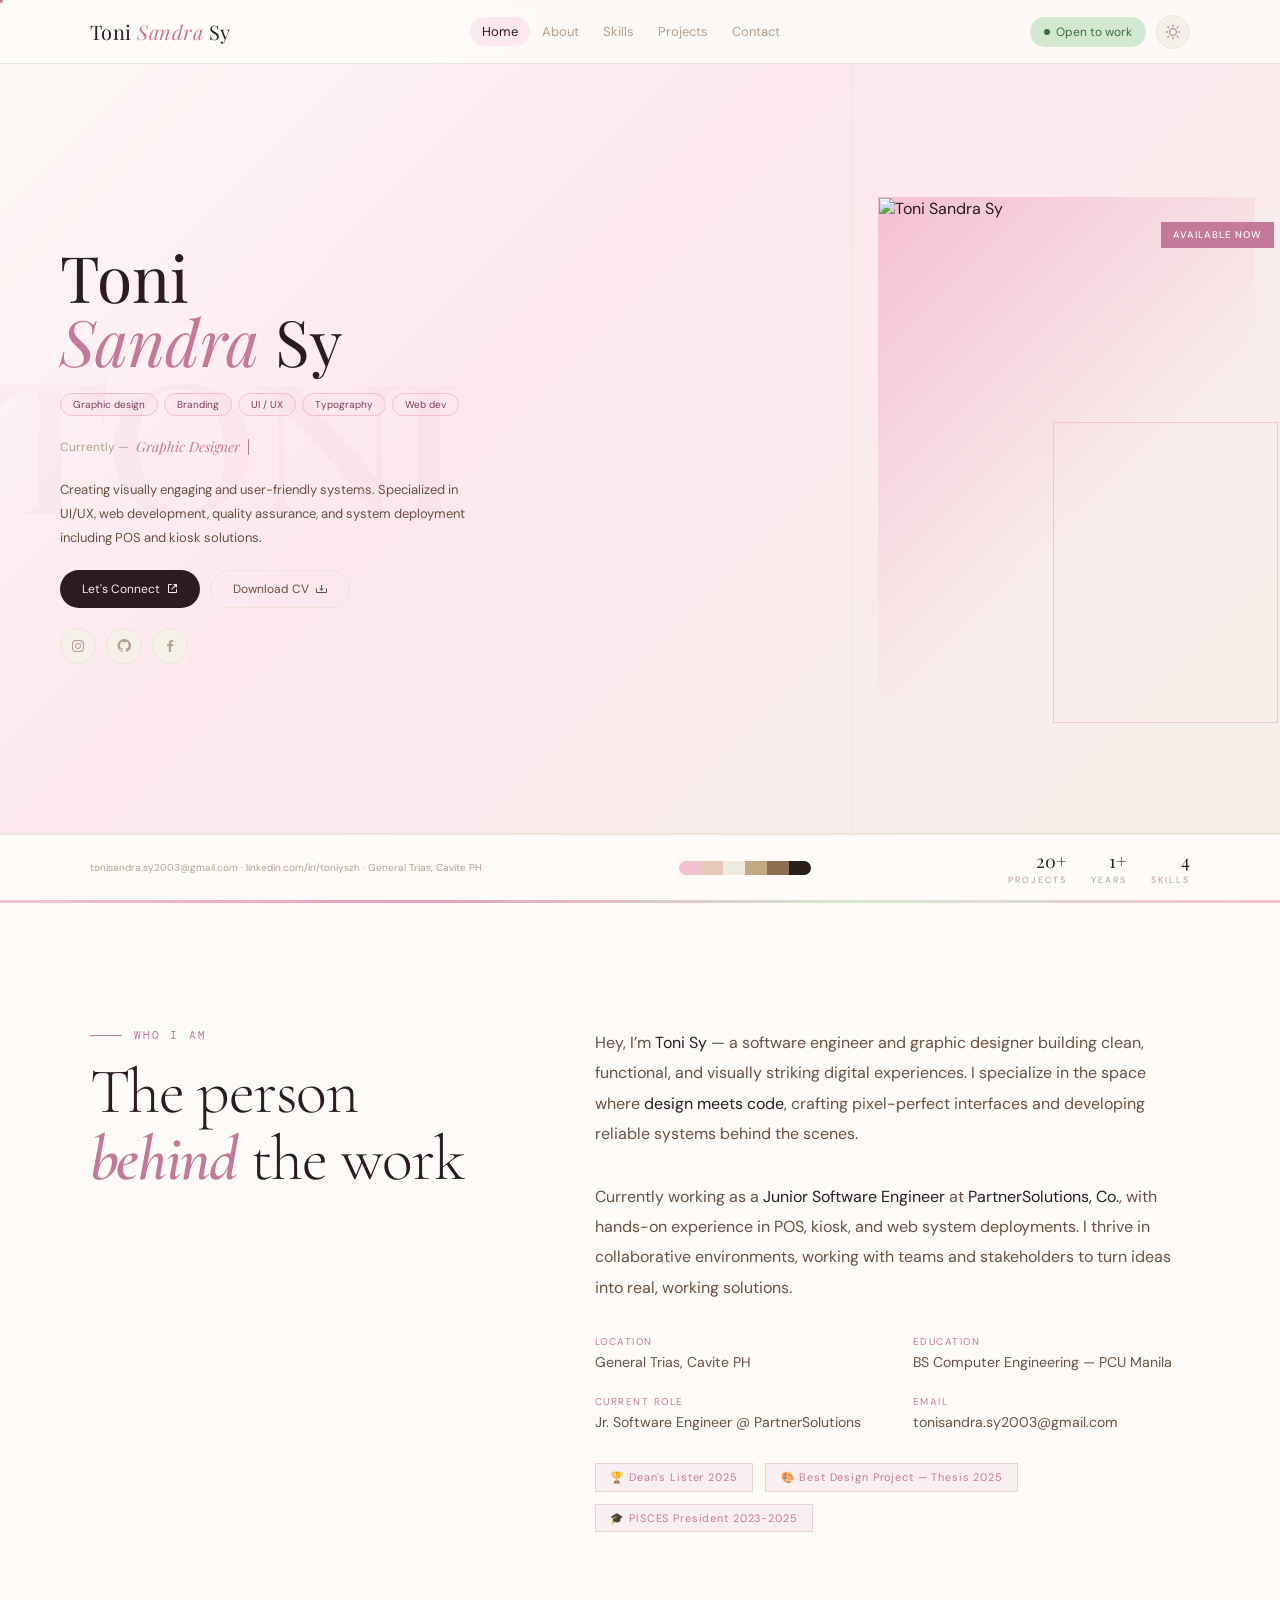
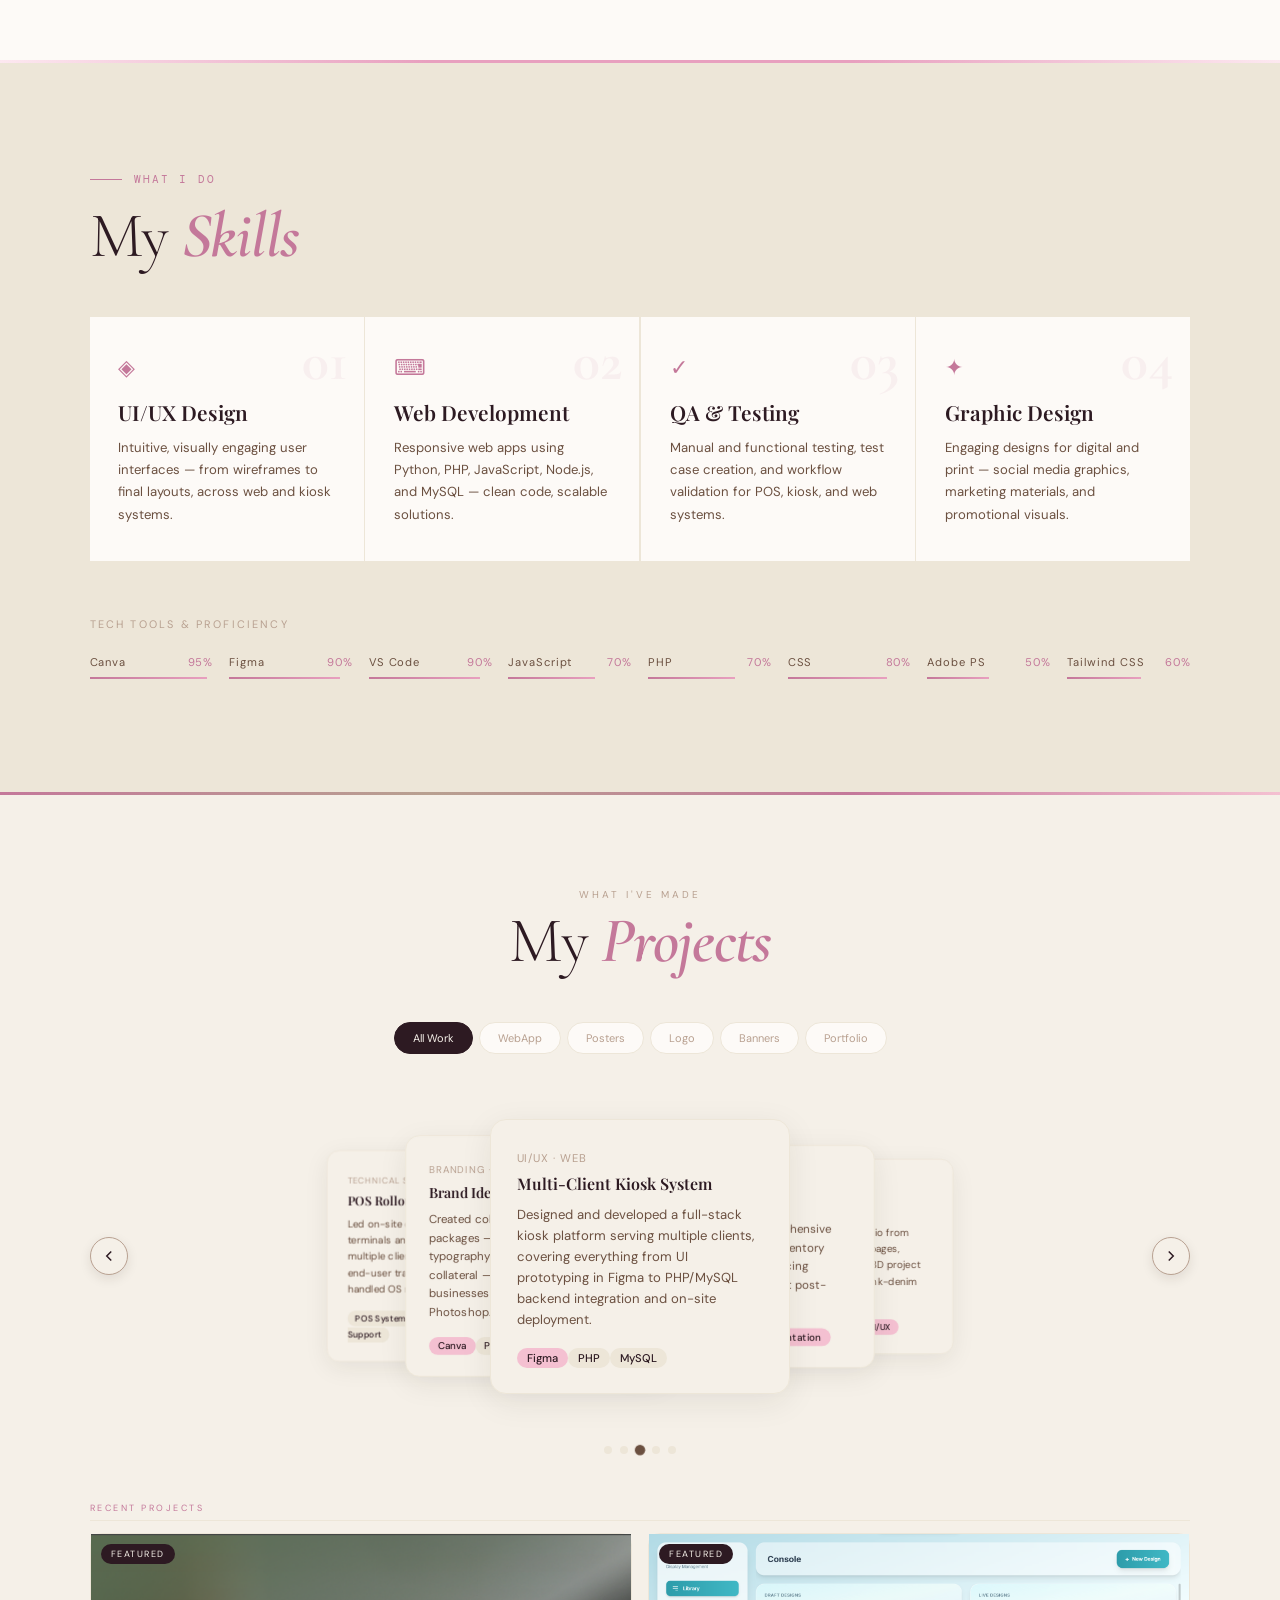
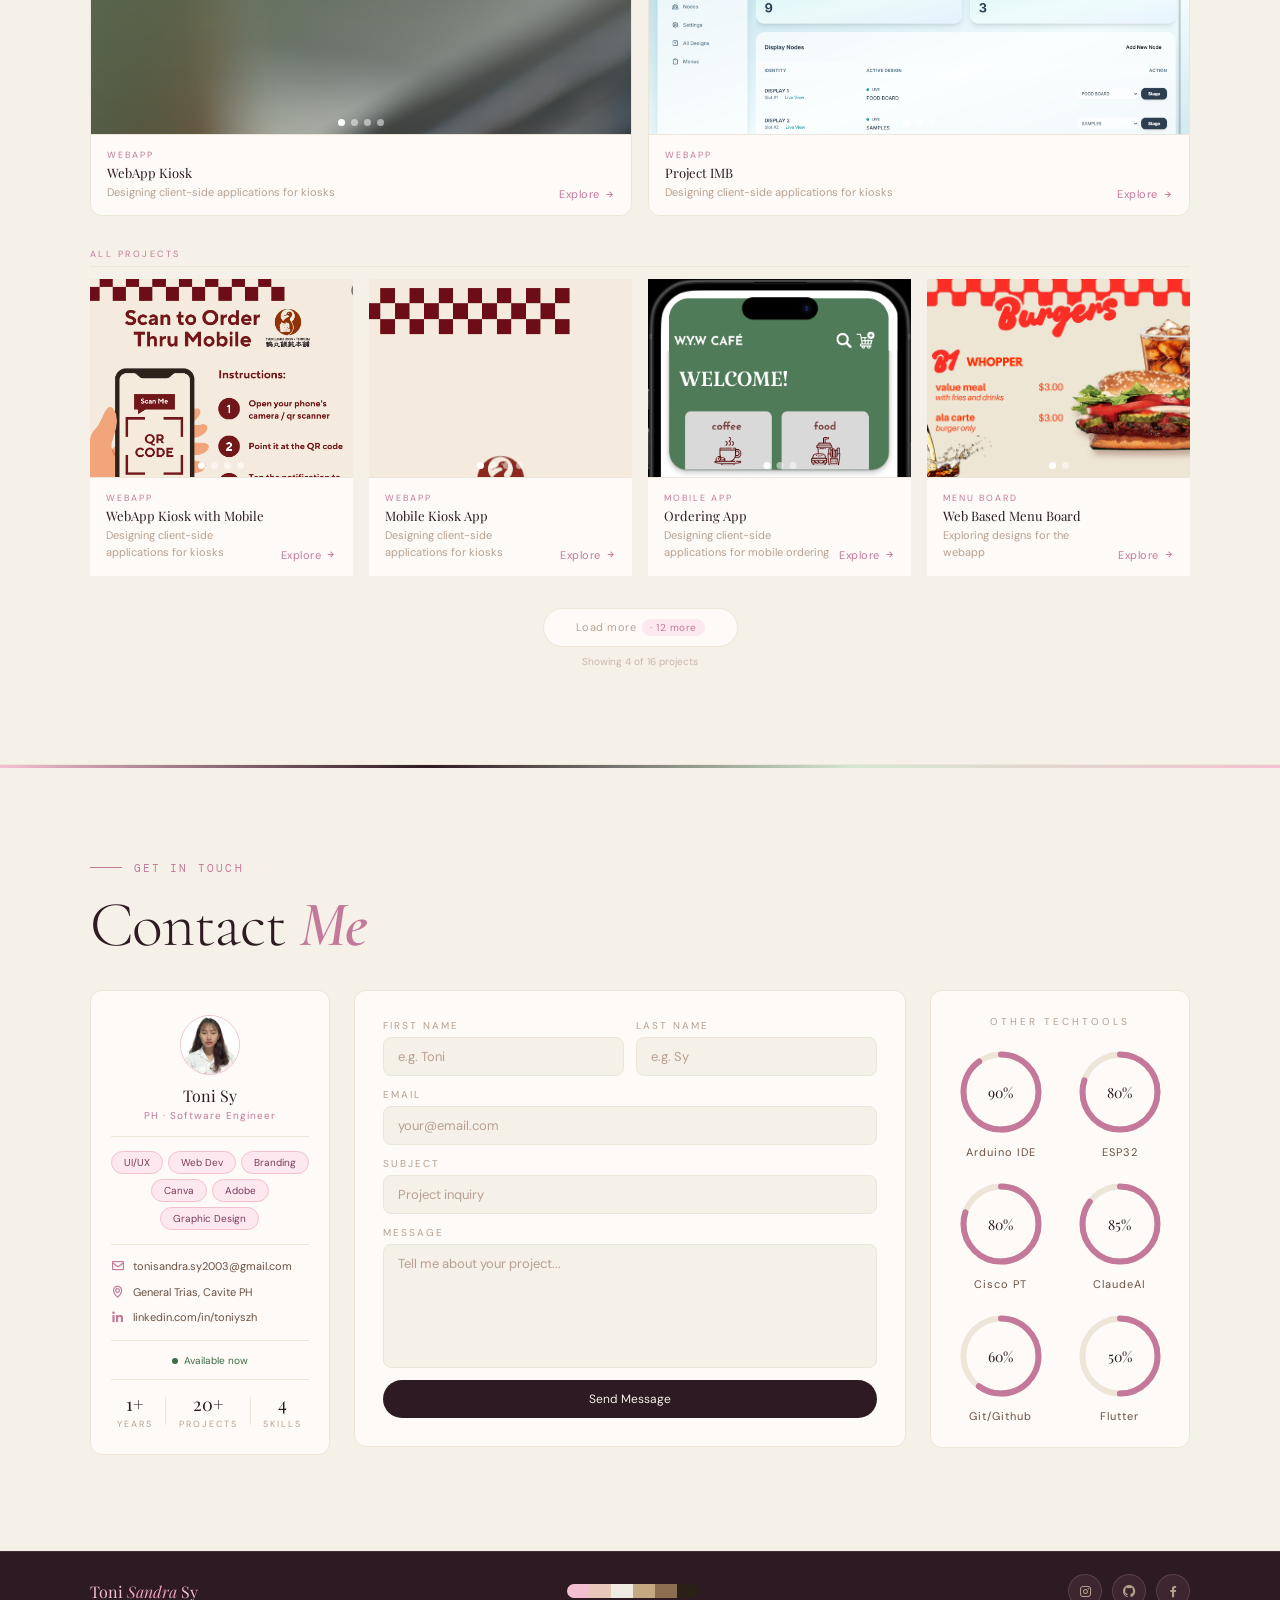
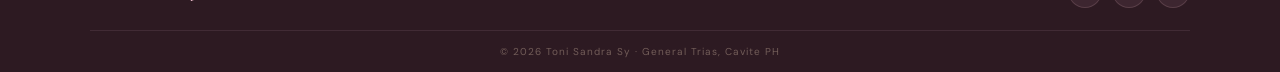
==== info.html @ 50ca8066 "main final" ====
<!DOCTYPE html>
<html lang="en">
<head>
    <meta charset="UTF-8">
    <meta name="viewport" content="width=device-width, initial-scale=1.0">
    <title>Toni Sandra Sy — Portfolio</title>
    <link rel="stylesheet" href="style.css">
    <link href="https://fonts.googleapis.com/css2?family=Cormorant+Garamond:ital,wght@0,300;0,400;0,600;0,700;1,300;1,400;1,600&family=DM+Mono:wght@300;400;500&family=Outfit:wght@300;400;500&display=swap" rel="stylesheet"/>
    <link href='https://unpkg.com/boxicons@2.1.4/css/boxicons.min.css' rel='stylesheet'>
    <link rel="stylesheet" href="https://cdn.jsdelivr.net/npm/swiper@10/swiper-bundle.min.css" />
    <script src="https://cdnjs.cloudflare.com/ajax/libs/gsap/3.12.5/gsap.min.js"></script>
</head>
<body>
    <div class="overlay"></div>
    <div class="cursor-dot" id="cursorDot"></div>
    <div class="cursor-ring" id="cursorRing"></div>

    <!-- ========== HEADER ========== -->
    <header>
        <a href="#" class="logo">Toni <em>Sandra</em> Sy</a>
        <ul class="navlist">
            <li><a href="#home" class="active">Home</a></li>
            <li><a href="#about">About</a></li>
            <li><a href="#services">Skills</a></li>
            <li><a href="#portfolio">Projects</a></li>
            <li><a href="#contact">Contact</a></li>
        </ul>
        <div class="right-header">
            <a href="https://www.linkedin.com/in/toniyszh/" target="_blank" class="btn-pill-green">
                <span class="pill-dot"></span> Open to work
            </a>
            <button id="theme-toggle-btn" class="header-theme-btn" aria-label="Toggle dark mode" aria-checked="false">
                <svg id="icon-sun" viewBox="0 0 24 24" stroke-linecap="round" stroke-linejoin="round">
                    <circle cx="12" cy="12" r="5"/><line x1="12" y1="2" x2="12" y2="4"/><line x1="12" y1="20" x2="12" y2="22"/>
                    <line x1="4.22" y1="4.22" x2="5.64" y2="5.64"/><line x1="18.36" y1="18.36" x2="19.78" y2="19.78"/>
                    <line x1="2" y1="12" x2="4" y2="12"/><line x1="20" y1="12" x2="22" y2="12"/>
                    <line x1="4.22" y1="19.78" x2="5.64" y2="18.36"/><line x1="18.36" y1="5.64" x2="19.78" y2="4.22"/>
                </svg>
                <svg id="icon-moon" viewBox="0 0 24 24" stroke-linecap="round" stroke-linejoin="round">
                    <path d="M21 12.79A9 9 0 1 1 11.21 3 7 7 0 0 0 21 12.79z"/>
                </svg>
                </button>
            <div class="menu-icon">
                <div class="bar"></div>
            </div>
        </div>
    </header>

    <!-- ========== HOME ========== -->
    <section class="home" id="home">
        <div class="home-inner">

            <!-- LEFT: identity -->
            <div class="home-left">
                <div class="hero-bg-text">TONI</div>
                <h1 class="home-name">Toni<br><em>Sandra</em> Sy</h1>
                <div class="home-tags">
                    <span class="tag">Graphic design</span>
                    <span class="tag">Branding</span>
                    <span class="tag">UI / UX</span>
                    <span class="tag">Typography</span>
                    <span class="tag">Web dev</span>
                </div>

                <!-- type animation -->
                <div class="home-type">
                    <span class="type-label">Currently —</span>
                    <span id="typeTarget" class="type-text"></span><span class="cursor" id="cursor"></span>
                </div>

                <p class="home-bio">Creating visually engaging and user-friendly systems. Specialized in UI/UX, web development, quality assurance, and system deployment including POS and kiosk solutions.</p>

                <div class="home-btns">
                    <a href="https://www.linkedin.com/in/toniyszh/" target="_blank" class="btn-dark">Let's Connect <i class='bx bx-link-external'></i></a>
                    <a href="img/ToniSy_Resume2026.pdf" download class="btn-light">
                        Download CV <i class='bx bx-download'></i>
                    </a>
                </div>

                <div class="social-media">
                    <a href="https://www.instagram.com/tuo.yszh/" title="Instagram"><i class='bx bxl-instagram'></i></a>
                    <a href="https://github.com/toniyszh" title="GitHub"><i class='bx bxl-github'></i></a>
                    <a href="https://www.facebook.com/hanjeeez" title="Facebook"><i class='bx bxl-facebook'></i></a>
                </div>
            </div>

            <!-- RIGHT: selected projects preview -->
            <div class="hero-right">
                <div class="hero-img-wrap hero-img-entrance">
                <img src="https://toniyszh.github.io/porfolio.github.io/img/portrait.jpeg" alt="Toni Sandra Sy"/>
                <div class="hero-badge">Available Now</div>
                </div>
            </div>
        </div>

        <!-- footer strip -->
        <div class="home-foot">
            <span class="home-foot-contact">tonisandra.sy2003@gmail.com · linkedin.com/in/toniyszh · General Trias, Cavite PH</span>
            <div class="palette-strip">
                <div class="ps" style="background:#f4c0d1"></div>
                <div class="ps" style="background:#e8c8b8"></div>
                <div class="ps" style="background:#f0ebe0"></div>
                <div class="ps" style="background:#c4a882"></div>
                <div class="ps" style="background:#8c6d4f"></div>
                <div class="ps" style="background:#2b2018"></div>
            </div>
            <div class="home-stats">
                <div class="hstat"><div class="hstat-val">20+</div><div class="hstat-key">Projects</div></div>
                <div class="hstat"><div class="hstat-val">1+</div><div class="hstat-key">Years</div></div>
                <div class="hstat"><div class="hstat-val">4</div><div class="hstat-key">Skills</div></div>
            </div>
        </div>
    </section>

    <!-- ========== ABOUT ========== -->
    <section id="about">
  <div class="about-left reveal">
    <div class="section-label">Who I Am</div>
    <h2 class="section-title">The person <em>behind</em> the work</h2>
    <div class="section-flower"></div>
  </div>
  <div class="about-right">
    <p class="about-bio reveal reveal-delay-1">
      Hey, I’m <strong>Toni Sy</strong> — a software engineer and graphic designer building clean, functional, and visually striking digital experiences. I specialize in the space where <strong>design meets code</strong>, crafting pixel-perfect interfaces and developing reliable systems behind the scenes.
    </p>
    <p class="about-bio reveal reveal-delay-2">
      Currently working as a <strong>Junior Software Engineer</strong> at <strong>PartnerSolutions, Co.</strong>, with hands-on experience in POS, kiosk, and web system deployments. I thrive in collaborative environments, working with teams and stakeholders to turn ideas into real, working solutions.
    </p>
    <div class="about-grid reveal reveal-delay-2">
      <div class="about-item">
        <div class="about-item-label">Location</div>
        <div class="about-item-value">General Trias, Cavite PH</div>
      </div>
      <div class="about-item">
        <div class="about-item-label">Education</div>
        <div class="about-item-value">BS Computer Engineering — PCU Manila</div>
      </div>
      <div class="about-item">
        <div class="about-item-label">Current Role</div>
        <div class="about-item-value">Jr. Software Engineer @ PartnerSolutions</div>
      </div>
      <div class="about-item">
        <div class="about-item-label">Email</div>
        <div class="about-item-value">tonisandra.sy2003@gmail.com</div>
      </div>
    </div>
    <div class="awards-row reveal reveal-delay-3">
      <span class="award-tag">🏆 Dean's Lister 2025</span>
      <span class="award-tag">🎨 Best Design Project — Thesis 2025</span>
      <span class="award-tag">🎓 PISCES President 2023-2025</span>
    </div>
  </div>
</section>

    <!-- SKILLS -->
<section id="services">
  <div class="skills-header">
    <div class="reveal">
      <div class="section-label">What I Do</div>
      <h2 class="section-title">My <em>Skills</em></h2>
    </div>
  </div>
  <div class="skills-grid reveal reveal-delay-1">
    <div class="skill-card">
      <span class="skill-num">01</span>
      <span class="skill-icon">◈</span>
      <div class="skill-name">UI/UX Design</div>
      <div class="skill-desc">Intuitive, visually engaging user interfaces — from wireframes to final layouts, across web and kiosk systems.</div>
    </div>
    <div class="skill-card">
      <span class="skill-num">02</span>
      <span class="skill-icon">⌨</span>
      <div class="skill-name">Web Development</div>
      <div class="skill-desc">Responsive web apps using Python, PHP, JavaScript, Node.js, and MySQL — clean code, scalable solutions.</div>
    </div>
    <div class="skill-card">
      <span class="skill-num">03</span>
      <span class="skill-icon">✓</span>
      <div class="skill-name">QA & Testing</div>
      <div class="skill-desc">Manual and functional testing, test case creation, and workflow validation for POS, kiosk, and web systems.</div>
    </div>
    <div class="skill-card">
      <span class="skill-num">04</span>
      <span class="skill-icon">✦</span>
      <div class="skill-name">Graphic Design</div>
      <div class="skill-desc">Engaging designs for digital and print — social media graphics, marketing materials, and promotional visuals.</div>
    </div>
  </div>
  <div class="tools-section reveal reveal-delay-2">
    <div class="tools-title">Tech Tools & Proficiency</div>
    <div class="tools-list">
      <div class="tool-item">
        <div class="tool-name">Canva <span>95%</span></div>
        <div class="tool-bar"><div class="tool-bar-fill" data-width="95"></div></div>
      </div>
      <div class="tool-item">
        <div class="tool-name">Figma <span>90%</span></div>
        <div class="tool-bar"><div class="tool-bar-fill" data-width="90"></div></div>
      </div>
      <div class="tool-item">
        <div class="tool-name">VS Code <span>90%</span></div>
        <div class="tool-bar"><div class="tool-bar-fill" data-width="90"></div></div>
      </div>
      <div class="tool-item">
        <div class="tool-name">JavaScript <span>70%</span></div>
        <div class="tool-bar"><div class="tool-bar-fill" data-width="70"></div></div>
      </div>
      <div class="tool-item">
        <div class="tool-name">PHP <span>70%</span></div>
        <div class="tool-bar"><div class="tool-bar-fill" data-width="70"></div></div>
      </div>
      <div class="tool-item">
        <div class="tool-name">CSS <span>80%</span></div>
        <div class="tool-bar"><div class="tool-bar-fill" data-width="80"></div></div>
      </div>
      <div class="tool-item">
        <div class="tool-name">Adobe PS <span>50%</span></div>
        <div class="tool-bar"><div class="tool-bar-fill" data-width="50"></div></div>
      </div>
      <div class="tool-item">
        <div class="tool-name">Tailwind CSS <span>60%</span></div>
        <div class="tool-bar"><div class="tool-bar-fill" data-width="60"></div></div>
      </div>
    </div>
  </div>
</section>

    <!-- ========== PORTFOLIO ========== -->
    <section class="portfolio" id="portfolio">
        <div class="portfolio-header">
            <div class="eyebrow">What I've made</div>
            <h2 class="section-title">My <em>Projects</em></h2>
        </div>

        <div class="filter-row">
            <button class="filter-btn active" data-filter="all">All Work</button>
            <button class="filter-btn" data-filter="web">WebApp</button>
            <button class="filter-btn" data-filter="poster">Posters</button>
            <button class="filter-btn" data-filter="logo">Logo</button>
            <button class="filter-btn" data-filter="banner">Banners</button>
            <button class="filter-btn" data-filter="portfolio">Portfolio</button>
        </div>

        <!-- ========== PROJECT CAROUSEL ========== -->
<div class="project-carousel-wrap">
    <div class="carousel-scene" id="carouselScene">
        <button class="p6-nav left" id="p6Prev" aria-label="Previous project">
            <svg viewBox="0 0 24 24"><polyline points="15 18 9 12 15 6"/></svg>
        </button>
        <button class="p6-nav right" id="p6Next" aria-label="Next project">
            <svg viewBox="0 0 24 24"><polyline points="9 6 15 12 9 18"/></svg>
        </button>
    </div>
    <div class="p6-dots" id="p6Dots"></div>
</div>
        <!-- ========== FEATURED ========== -->
        <div class="sect-label">RECENT PROJECTS</div>
        <div class="portfolio-featured" id="portfolioFeatured">

            <!-- WYW WEB APP -->
            <div class="pbox web" data-cat="web" data-year="2026">
    <div class="pbox-carousel">
        <div class="pbox-slides">
            <div class="pbox-slide active"><img src="img/portfolio/wyw.png" alt="WebApp Kiosk"></div>
            <div class="pbox-slide"><img src="img/portfolio/wyw1.png" alt="WebApp Kiosk"></div>
            <div class="pbox-slide"><img src="img/portfolio/wyw2.png" alt="WebApp Kiosk"></div>
            <div class="pbox-slide"><img src="img/portfolio/wyw3.png" alt="WebApp Kiosk"></div>
        </div>
        <span class="feat-badge">Featured</span>
        <div class="pbox-dots">
            <span class="pbox-dot active"></span>
            <span class="pbox-dot"></span>
            <span class="pbox-dot"></span>
            <span class="pbox-dot"></span>
        </div>
    </div>
    <div class="pbox-gallery-group">
        <a href="img/portfolio/wyw.png"  class="gallery-item pbox-gallery-anchor" data-alt="WebApp Kiosk Screen 1"></a>
        <a href="img/portfolio/wyw1.png" class="gallery-item pbox-gallery-anchor" data-alt="WebApp Kiosk Screen 2"></a>
        <a href="img/portfolio/wyw2.png" class="gallery-item pbox-gallery-anchor" data-alt="WebApp Kiosk Screen 3"></a>
        <a href="img/portfolio/wyw3.png" class="gallery-item pbox-gallery-anchor" data-alt="WebApp Kiosk Screen 4"></a>
    </div>
    <div class="pbox-info">
        <div>
            <div class="pbox-cat">WebApp</div>
            <div class="pbox-name">WebApp Kiosk</div>
            <div class="pbox-desc">Designing client-side applications for kiosks</div>
        </div>
        <button class="pbox-link pbox-explore-btn">Explore <i class='bx bx-right-arrow-alt'></i></button>
    </div>
</div>

            <!-- IMB WEB APP -->
            <div class="pbox web" data-cat="web" data-year="2025">
    <div class="pbox-carousel">
        <div class="pbox-slides">
            <div class="pbox-slide active"><img src="img/portfolio/imb.png" alt="WebApp Kiosk"></div>
            <div class="pbox-slide"><img src="img/portfolio/imb1.png" alt="WebApp Kiosk"></div>
            <div class="pbox-slide"><img src="img/portfolio/imb2.png" alt="WebApp Kiosk"></div>
        </div>
        <span class="feat-badge">Featured</span>
        <div class="pbox-dots">
            <span class="pbox-dot active"></span>
            <span class="pbox-dot"></span>
            <span class="pbox-dot"></span>
        </div>
    </div>
    <div class="pbox-gallery-group">
        <a href="img/portfolio/imb.png"  class="gallery-item pbox-gallery-anchor" data-alt="WebApp Kiosk Screen 1"></a>
        <a href="img/portfolio/imb1.png" class="gallery-item pbox-gallery-anchor" data-alt="WebApp Kiosk Screen 2"></a>
        <a href="img/portfolio/imb2.png" class="gallery-item pbox-gallery-anchor" data-alt="WebApp Kiosk Screen 3"></a>
    </div>
    <div class="pbox-info">
        <div>
            <div class="pbox-cat">WebApp</div>
            <div class="pbox-name">Project IMB</div>
            <div class="pbox-desc">Designing client-side applications for kiosks</div>
        </div>
        <button class="pbox-link pbox-explore-btn">Explore <i class='bx bx-right-arrow-alt'></i></button>
    </div>
</div>

        </div>

        <!-- ========== PORTFOLIO GALLERY ========== -->
        <div class="sect-label" style="margin-top: 2rem">All projects</div>
        <div class="portfolio-gallery" id="portfolioGallery">

            <!-- TSURUMARU WEB APP -->
        <div class="pbox web" data-cat="web" data-year="2025">
    <div class="pbox-carousel">
        <div class="pbox-slides">
            <div class="pbox-slide active"><img src="img/portfolio/ktsuru.png" alt="WebApp Kiosk"></div>
            <div class="pbox-slide"><img src="img/portfolio/ktsuru1.png" alt="WebApp Kiosk"></div>
            <div class="pbox-slide"><img src="img/portfolio/ktsuru2.png" alt="WebApp Kiosk"></div>
            <div class="pbox-slide"><img src="img/portfolio/ktsuru3.png" alt="WebApp Kiosk"></div>
        </div>
        <div class="pbox-dots">
            <span class="pbox-dot active"></span>
            <span class="pbox-dot"></span>
            <span class="pbox-dot"></span>
            <span class="pbox-dot"></span>
        </div>
    </div>
    <div class="pbox-gallery-group">
        <a href="img/portfolio/ktsuru.png"  class="gallery-item pbox-gallery-anchor" data-alt="WebApp Kiosk Screen 1"></a>
        <a href="img/portfolio/ktsuru1.png" class="gallery-item pbox-gallery-anchor" data-alt="WebApp Kiosk Screen 2"></a>
        <a href="img/portfolio/ktsuru2.png" class="gallery-item pbox-gallery-anchor" data-alt="WebApp Kiosk Screen 3"></a>
        <a href="img/portfolio/ktsuru3.png" class="gallery-item pbox-gallery-anchor" data-alt="WebApp Kiosk Screen 4"></a>
    </div>
    <div class="pbox-info">
        <div>
            <div class="pbox-cat">WebApp</div>
            <div class="pbox-name">WebApp Kiosk with Mobile</div>
            <div class="pbox-desc">Designing client-side applications for kiosks</div>
        </div>
        <button class="pbox-link pbox-explore-btn">Explore <i class='bx bx-right-arrow-alt'></i></button>
    </div>
</div>

            <!-- TSURUMARU MOBILE KIOSK -->
        <div class="pbox web" data-cat="web" data-year="2025">
    <div class="pbox-carousel">
        <div class="pbox-slides">
            <div class="pbox-slide active"><img src="img/portfolio/mtsuru.png" alt="WebApp Kiosk"></div>
            <div class="pbox-slide"><img src="img/portfolio/mtsuru1.png" alt="WebApp Kiosk"></div>
            <div class="pbox-slide"><img src="img/portfolio/mtsuru2.png" alt="WebApp Kiosk"></div>
            <div class="pbox-slide"><img src="img/portfolio/mtsuru3.png" alt="WebApp Kiosk"></div>
        </div>
        <div class="pbox-dots">
            <span class="pbox-dot active"></span>
            <span class="pbox-dot"></span>
            <span class="pbox-dot"></span>
            <span class="pbox-dot"></span>
        </div>
    </div>
    <div class="pbox-gallery-group">
        <a href="img/portfolio/mtsuru.png"  class="gallery-item pbox-gallery-anchor" data-alt="WebApp Kiosk Screen 1"></a>
        <a href="img/portfolio/mtsuru1.png" class="gallery-item pbox-gallery-anchor" data-alt="WebApp Kiosk Screen 2"></a>
        <a href="img/portfolio/mtsuru2.png" class="gallery-item pbox-gallery-anchor" data-alt="WebApp Kiosk Screen 3"></a>
        <a href="img/portfolio/mtsuru3.png" class="gallery-item pbox-gallery-anchor" data-alt="WebApp Kiosk Screen 4"></a>
    </div>
    <div class="pbox-info">
        <div>
            <div class="pbox-cat">WebApp</div>
            <div class="pbox-name">Mobile Kiosk App</div>
            <div class="pbox-desc">Designing client-side applications for kiosks</div>
        </div>
        <button class="pbox-link pbox-explore-btn">Explore <i class='bx bx-right-arrow-alt'></i></button>
    </div>
</div>

            <!-- WYW MOBILE APP -->
<div class="pbox web" data-cat="web" data-year="2025">
    <div class="pbox-carousel">
        <div class="pbox-slides">
            <div class="pbox-slide active"><img src="img/portfolio/mobile.png" alt="Mobile App"></div>
            <div class="pbox-slide"><img src="img/portfolio/mobile1.png" alt="Mobile App"></div>
            <div class="pbox-slide"><img src="img/portfolio/mobile2.png" alt="Mobile App"></div>
        </div>
        <div class="pbox-dots">
            <span class="pbox-dot active"></span>
            <span class="pbox-dot"></span>
            <span class="pbox-dot"></span>
        </div>
    </div>

    <div class="pbox-gallery-group">
        <a href="img/portfolio/mobile.png"  class="gallery-item pbox-gallery-anchor" data-alt="Mobile App Screen 1"></a>
        <a href="img/portfolio/mobile1.png" class="gallery-item pbox-gallery-anchor" data-alt="Mobile App Screen 2"></a>
        <a href="img/portfolio/mobile2.png" class="gallery-item pbox-gallery-anchor" data-alt="Mobile App Screen 3"></a>
    </div>

    <div class="pbox-info">
        <div>
            <div class="pbox-cat">Mobile App</div>
            <div class="pbox-name">Ordering App</div>
            <div class="pbox-desc">Designing client-side applications for mobile ordering</div>
        </div>
        <button class="pbox-link pbox-explore-btn">Explore <i class='bx bx-right-arrow-alt'></i></button>
    </div>
</div>
            <!-- BURGER POSTER -->
        <div class="pbox poster" data-cat="poster" data-year="2025">
    <div class="pbox-carousel">
        <div class="pbox-slides">
            <div class="pbox-slide active"><img src="img/portfolio/poster.png" alt="Web Based Menu Board"></div>
            <div class="pbox-slide"><img src="img/portfolio/poster1.png" alt="Web Based Menu Board"></div>
        </div>
        <div class="pbox-dots">
            <span class="pbox-dot active"></span>
            <span class="pbox-dot"></span>
        </div>
    </div>
    <div class="pbox-gallery-group">
        <a href="img/portfolio/poster.png"  class="gallery-item pbox-gallery-anchor" data-alt="Poster 1"></a>
        <a href="img/portfolio/poster1.png" class="gallery-item pbox-gallery-anchor" data-alt="Poster 2"></a>
    </div>
    <div class="pbox-info">
        <div>
            <div class="pbox-cat">Menu Board</div>
            <div class="pbox-name">Web Based Menu Board</div>
            <div class="pbox-desc">Exploring designs for the webapp</div>
        </div>
        <button class="pbox-link pbox-explore-btn">Explore <i class='bx bx-right-arrow-alt'></i></button>
    </div>
</div>
            <!-- WINGS POSTER -->
        <div class="pbox poster" data-cat="poster" data-year="2025">
    <div class="pbox-carousel">
        <div class="pbox-slides">
            <div class="pbox-slide active"><img src="img/portfolio/poster2.png" alt="Web Based Menu Board"></div>
            <div class="pbox-slide"><img src="img/portfolio/poster3.png" alt="Web Based Menu Board"></div>
        </div>
        <div class="pbox-dots">
            <span class="pbox-dot active"></span>
            <span class="pbox-dot"></span>
        </div>
    </div>
    <div class="pbox-gallery-group">
        <a href="img/portfolio/poster2.png"  class="gallery-item pbox-gallery-anchor" data-alt="Web Based Menu Board"></a>
        <a href="img/portfolio/poster3.png" class="gallery-item pbox-gallery-anchor" data-alt="Web Based Menu Board"></a>
    </div>
    <div class="pbox-info">
        <div>
            <div class="pbox-cat">Menu Board</div>
            <div class="pbox-name">Web Based Menu Board</div>
            <div class="pbox-desc">Exploring designs for the webapp</div>
        </div>
        <button class="pbox-link pbox-explore-btn">Explore <i class='bx bx-right-arrow-alt'></i></button>
    </div>
</div>
            <!-- MEMSHIP POSTER -->
        <div class="pbox poster" data-cat="poster" data-year="2024">
                <div class="pbox-img"><img src="img/portfolio/poster4.png" alt="PUBMAT"></div>
                <div class="pbox-info">
                    <div>
                        <div class="pbox-cat">PUBMAT</div>
                        <div class="pbox-name">Membership Drive</div>
                        <div class="pbox-desc">A poster used from our organization</div>
                    </div>
                    <div class="pbox-gallery-group">
                <a href="img/portfolio/poster4.png"  class="gallery-item pbox-gallery-anchor" data-alt="Membership Drive"></a>
                    </div>
                    <button class="pbox-link pbox-explore-btn">Explore <i class='bx bx-right-arrow-alt'></i></button>
                </div>
            </div>

            <!-- KIOSK IDLE -->
        <div class="pbox poster" data-cat="poster" data-year="2025">
                <div class="pbox-img"><img src="img/portfolio/poster5.gif" alt="Kiosk GIF"></div>
                <div class="pbox-info">
                    <div>
                        <div class="pbox-cat">GIF</div>
                        <div class="pbox-name">Kiosk GIF</div>
                        <div class="pbox-desc">Used in the kiosk display for client presentations</div>
                    </div>
                    <div class="pbox-gallery-group">
                <a href="img/portfolio/poster5.gif"  class="gallery-item pbox-gallery-anchor" data-alt="Kiosk GIF"></a>
                    </div>
                    <button class="pbox-link pbox-explore-btn">Explore <i class='bx bx-right-arrow-alt'></i></button>
                </div>
            </div>

             <!-- JENGA PUBMAT -->
        <div class="pbox poster" data-cat="poster" data-year="2023">
                <div class="pbox-carousel">
                    <div class="pbox-slides">
                        <div class="pbox-slide active"><img src="img/portfolio/poster7.jpeg" alt="Fan Project"></div>
                        <div class="pbox-slide"><img src="img/portfolio/poster6.jpeg" alt="Fan Project"></div>
                    </div>
                    <div class="pbox-dots">
                        <span class="pbox-dot active"></span>
                        <span class="pbox-dot"></span>
                    </div>
                </div>
                <div class="pbox-info">
                    <div>
                        <div class="pbox-cat">PUBMAT</div>
                        <div class="pbox-name">Fan Project</div>
                        <div class="pbox-desc">NCT Dream's Jenga line concert banner</div>
                    </div>
                    <div class="pbox-gallery-group">
                <a href="img/portfolio/poster6.jpeg"  class="gallery-item pbox-gallery-anchor" data-alt="Fan Project"></a>
                    </div>
                    <button class="pbox-link pbox-explore-btn">Explore <i class='bx bx-right-arrow-alt'></i></button>
                </div>
            </div>

            <!-- FAN PROJECT -->
        <div class="pbox poster" data-cat="poster" data-year="2023">
                <div class="pbox-carousel">
                    <div class="pbox-slides">
                        <div class="pbox-slide active"><img src="img/portfolio/poster8.jpeg" alt="Fan Project"></div>
                        <div class="pbox-slide"><img src="img/portfolio/poster9.jpeg" alt="Fan Project"></div>
                    </div>
                    <div class="pbox-dots">
                        <span class="pbox-dot active"></span>
                        <span class="pbox-dot"></span>
                    </div>
                </div>
                <div class="pbox-info">
                    <div>
                        <div class="pbox-cat">PUBMAT</div>
                        <div class="pbox-name">Fan Project</div>
                        <div class="pbox-desc">NCT Dream's Sorry Heart line concert banner</div>
                    </div>
                    <div class="pbox-gallery-group">
                <a href="img/portfolio/poster8.jpeg"  class="gallery-item pbox-gallery-anchor" data-alt="Fan Project"></a>
                    </div>
                    <button class="pbox-link pbox-explore-btn">Explore <i class='bx bx-right-arrow-alt'></i></button>
                </div>
            </div>

            <!-- ORGANIZATIONAL POSTER -->
        <div class="pbox poster" data-cat="poster" data-year="2024">
                <div class="pbox-img"><img src="img/portfolio/poster10.png" alt="POSTER"></div>
                <div class="pbox-info">
                    <div>
                        <div class="pbox-cat">POSTER</div>
                        <div class="pbox-name">Organizational Poster</div>
                        <div class="pbox-desc">General Assembly poster</div>
                    </div>
                    <div class="pbox-gallery-group">
                <a href="img/portfolio/poster10.png"  class="gallery-item pbox-gallery-anchor" data-alt="Organizational Poster"></a>
                    </div>
                    <button class="pbox-link pbox-explore-btn">Explore <i class='bx bx-right-arrow-alt'></i></button>
                </div>
            </div>

            <!-- CHENJI POSTER -->
        <div class="pbox poster" data-cat="poster" data-year="2022">
                <div class="pbox-img"><img src="img/portfolio/poster11.png" alt="Chenji"></div>
                <div class="pbox-info">
                    <div>
                        <div class="pbox-cat">Graphics</div>
                        <div class="pbox-name">Chenji</div>
                        <div class="pbox-desc">Chenji's poster design</div>
                    </div>
                    <div class="pbox-gallery-group">
                <a href="img/portfolio/poster11.png"  class="gallery-item pbox-gallery-anchor" data-alt="Chenji"></a>
                    </div>
                    <button class="pbox-link pbox-explore-btn">Explore <i class='bx bx-right-arrow-alt'></i></button>
                </div>
            </div>

            <!-- ONE PAGER -->
        <div class="pbox poster" data-cat="portfolio" data-year="2026">
                <div class="pbox-img"><img src="img/portfolio/portfolio.png" alt="One Pager"></div>
                <div class="pbox-info">
                    <div>
                        <div class="pbox-cat">portfolio</div>
                        <div class="pbox-name">One Pager</div>
                        <div class="pbox-desc">Designing my own Portfolio</div>
                    </div>
                    <div class="pbox-gallery-group">
                <a href="img/portfolio/portfolio.png"  class="gallery-item pbox-gallery-anchor" data-alt="One Pager"></a>
                    </div>
                    <button class="pbox-link pbox-explore-btn">Explore <i class='bx bx-right-arrow-alt'></i></button>
                </div>
            </div>

            <!-- BINDER POSTER -->
        <div class="pbox poster" data-cat="poster" data-year="2022">
                <div class="pbox-img"><img src="img/portfolio/poster13.png" alt="Binder Poster"></div>
                <div class="pbox-info">
                    <div>
                        <div class="pbox-cat">POSTER</div>
                        <div class="pbox-name">Binder Poster</div>
                        <div class="pbox-desc">Indulge in monochromatic crafted posters</div>
                    </div>
                    <div class="pbox-gallery-group">
                <a href="img/portfolio/poster13.png"  class="gallery-item pbox-gallery-anchor" data-alt="Binder Poster"></a>
                    </div>
                    <button class="pbox-link pbox-explore-btn">Explore <i class='bx bx-right-arrow-alt'></i></button>
                </div>
            </div>
            <!-- BRIAHNNA LOGO -->
        <div class="pbox logo" data-cat="logo" data-year="2024">
                <div class="pbox-img"><img src="img/portfolio/logo.png" alt="Branding"></div>
                <div class="pbox-info">
                    <div>
                        <div class="pbox-cat">logo</div>
                        <div class="pbox-name">Briahna's Airbnb Branding</div>
                        <div class="pbox-desc">Brand identity design for StayCation</div>
                    </div>
                    <div class="pbox-gallery-group">
                <a href="img/portfolio/logo.png"  class="gallery-item pbox-gallery-anchor" data-alt="Briahna's Airbnb Branding"></a>
                    </div>
                    <button class="pbox-link pbox-explore-btn">Explore <i class='bx bx-right-arrow-alt'></i></button>
                </div>
            </div>

            <!-- ADS BANNER -->
        <div class="pbox banner" data-cat="banner" data-year="2025">
                <div class="pbox-img"><img src="img/portfolio/banner.png" alt="Ads Banner"></div>
                <div class="pbox-info">
                    <div>
                        <div class="pbox-cat">Banner</div>
                        <div class="pbox-name">Ads Banner</div>
                        <div class="pbox-desc">Eye-catching banner for client presentation</div>
                    </div>
                    <div class="pbox-gallery-group">
                <a href="img/portfolio/banner.png"  class="gallery-item pbox-gallery-anchor" data-alt="Ads Banner"></a>
                    </div>
                    <button class="pbox-link pbox-explore-btn">Explore <i class='bx bx-right-arrow-alt'></i></button>
                </div>
            </div>

            <!-- STREAM BANNER -->
        <div class="pbox banner" data-cat="banner" data-year="2024">
                <div class="pbox-img"><img src="img/portfolio/banner1.png" alt="Stream Banner"></div>
                <div class="pbox-info">
                    <div>
                        <div class="pbox-cat">Banner</div>
                        <div class="pbox-name">Stream Banner</div>
                        <div class="pbox-desc">Used for game streaming platform promotion</div>
                    </div>
                    <div class="pbox-gallery-group">
                <a href="img/portfolio/banner1.png"  class="gallery-item pbox-gallery-anchor" data-alt="Stream Banner"></a>
                    </div>
                    <button class="pbox-link pbox-explore-btn">Explore <i class='bx bx-right-arrow-alt'></i></button>
                </div>
            </div>
        </div>
        <!-- ========== LOAD MORE ========== -->
        <div class="load-more-wrap" id="loadMoreWrap">
            <button class="load-more-btn" id="loadMoreBtn">
                Load more <span class="load-more-count" id="loadMoreCount"></span>
            </button>
            <button class="load-less-btn" id="loadLessBtn" style="display:none">
                Show less <span class="load-more-count">↑</span>
            </button>
            <div class="load-more-note" id="loadMoreNote"></div>
        </div>
    </section>

    <!-- ========== CONTACT ========== -->
    <section class="contact" id="contact">
        <div class="section-head centered">
            <div class="section-label">Get in touch</div>
            <h2 class="section-title">Contact <em>Me</em></h2>
        </div>

        <div class="contact-grid">

            <!-- Card -->
            <div class="contact-card" id="contactCard">
                <div class="cc-avatar">
                    <img src="./img/toni.jpeg" alt="TS">
                </div>
                <div class="cc-name">Toni Sy</div>
                <div class="cc-role">PH · Software Engineer</div>
                <div class="cc-divider"></div>
                <div class="cc-tags">
                    <span class="tag">UI/UX</span>
                    <span class="tag">Web Dev</span>
                    <span class="tag">Branding</span>
                    <span class="tag">Canva</span>
                    <span class="tag">Adobe</span>
                    <span class="tag">Graphic Design</span>
                </div>
                <div class="cc-divider"></div>
                <div class="cc-links">
                    <div class="cc-link"><i class='bx bx-envelope'></i><span>tonisandra.sy2003@gmail.com</span></div>
                    <div class="cc-link"><i class='bx bx-map'></i><span>General Trias, Cavite PH</span></div>
                    <div class="cc-link"><i class='bx bxl-linkedin'></i><span>linkedin.com/in/toniyszh</span></div>
                </div>
                <div class="cc-divider"></div>
                <div class="cc-status"><span class="pill-dot" style="background:#3d6b45"></span><span>Available now</span></div>
                <div class="cc-stats">
                    <div class="cc-stat"><div class="cc-stat-val">1+</div><div class="cc-stat-key">Years</div></div>
                    <div class="cc-stat-div"></div>
                    <div class="cc-stat"><div class="cc-stat-val">20+</div><div class="cc-stat-key">Projects</div></div>
                    <div class="cc-stat-div"></div>
                    <div class="cc-stat"><div class="cc-stat-val">4</div><div class="cc-stat-key">Skills</div></div>
                </div>
            </div>
            <!-- Business card modal -->
<div class="biz-overlay" id="bizOverlay">
  <!-- SVG gradient for icon strokes -->
  <svg width="0" height="0" style="position:absolute">
    <defs>
      <linearGradient id="biz-accent-gradient">
        <stop offset="0%" stop-color="#f4c0d1" />
        <stop offset="100%" stop-color="#c4a882" />
      </linearGradient>
    </defs>
  </svg>

  <div class="biz-card" id="bizCard">
    <div class="biz-color-splash"></div>

    <div class="biz-name-block">
      <div class="biz-name-line"><span>Toni</span><span>Sandra Sy</span></div>
      <div class="biz-role">Jr. Software Engineer</div>
    </div>

    <div class="biz-divider"></div>
    <div class="biz-accent-dot"></div>

    <div class="biz-info-new">
      <div class="biz-item">
        <svg class="biz-icon" viewBox="0 0 24 24">
          <path d="M4 6h16v12H4z"/><path d="M4 6l8 7 8-7"/>
        </svg>
        <span>tonisandra.sy2003@gmail.com</span>
      </div>
      <div class="biz-item">
        <svg class="biz-icon" viewBox="0 0 24 24">
          <circle cx="12" cy="12" r="9"/><path d="M3 12h18"/><path d="M12 3c3 3 3 15 0 18"/>
        </svg>
        <span>linkedin.com/in/toniyszh</span>
      </div>
      <div class="biz-item">
        <svg class="biz-icon" viewBox="0 0 24 24">
          <path d="M12 2C8.13 2 5 5.13 5 9c0 5.25 7 13 7 13s7-7.75 7-13c0-3.87-3.13-7-7-7z"/><circle cx="12" cy="9" r="2.5"/>
        </svg>
        <span>General Trias, Cavite PH</span>
      </div>
    </div>

    <div class="biz-watermark">TS</div>
  </div>
</div>

            <!-- Form -->
            <div class="contact-form-wrap">
         <form action="https://formspree.io/f/mwvagaey" method="POST">
    <div class="form-row">
        <div class="form-group">
            <label>First Name</label>
            <input type="text" name="First Name" placeholder="e.g. Toni" required>
        </div>
        <div class="form-group">
            <label>Last Name</label>
            <input type="text" name="Last Name" placeholder="e.g. Sy" required>
        </div>
    </div>
    
    <div class="form-group">
        <label>Email</label>
        <input type="email" name="Email" placeholder="your@email.com" required>
    </div>
    
    <div class="form-group">
        <label>Subject</label>
        <input type="text" name="Subject" placeholder="Project inquiry">
    </div>
    
    <div class="form-group">
        <label>Message</label>
        <textarea name="Message" rows="6" placeholder="Tell me about your project..." required></textarea>
    </div>
    
    <button type="submit" class="btn-dark" style="width:100%;justify-content:center;cursor:pointer;border:none;">
        Send Message
    </button>
</form>
            </div>

            <!-- Skills circles -->
            <div class="skills-wrap">
                <div class="eyebrow" style="margin-bottom:1.2rem;text-align:center">OTHER TECHTOOLS</div>
                <div class="skills-circles">
                    <div class="skill-circle">
                        <div class="sc-ring">
                            <svg viewBox="0 0 120 120">
                                <circle cx="60" cy="60" r="50" class="sc-bg"/>
                                <circle cx="60" cy="60" r="50" class="sc-fill" style="--pct:90"/>
                            </svg>
                            <div class="sc-label">90%</div>
                        </div>
                        <div class="sc-name">Arduino IDE</div>
                    </div>
                    <div class="skill-circle">
                        <div class="sc-ring">
                            <svg viewBox="0 0 120 120">
                                <circle cx="60" cy="60" r="50" class="sc-bg"/>
                                <circle cx="60" cy="60" r="50" class="sc-fill" style="--pct:80"/>
                            </svg>
                            <div class="sc-label">80%</div>
                        </div>
                        <div class="sc-name">ESP32</div>
                    </div>
                    <div class="skill-circle">
                        <div class="sc-ring">
                            <svg viewBox="0 0 120 120">
                                <circle cx="60" cy="60" r="50" class="sc-bg"/>
                                <circle cx="60" cy="60" r="50" class="sc-fill" style="--pct:80"/>
                            </svg>
                            <div class="sc-label">80%</div>
                        </div>
                        <div class="sc-name">Cisco PT</div>
                    </div>
                    <div class="skill-circle">
                        <div class="sc-ring">
                            <svg viewBox="0 0 120 120">
                                <circle cx="60" cy="60" r="50" class="sc-bg"/>
                                <circle cx="60" cy="60" r="50" class="sc-fill" style="--pct:85"/>
                            </svg>
                            <div class="sc-label">85%</div>
                        </div>
                        <div class="sc-name">ClaudeAI</div>
                    </div>
                    <div class="skill-circle">
                        <div class="sc-ring">
                            <svg viewBox="0 0 120 120">
                                <circle cx="60" cy="60" r="50" class="sc-bg"/>
                                <circle cx="60" cy="60" r="50" class="sc-fill" style="--pct:60"/>
                            </svg>
                            <div class="sc-label">60%</div>
                        </div>
                        <div class="sc-name">Git/Github</div>
                    </div>
                    <div class="skill-circle">
                        <div class="sc-ring">
                            <svg viewBox="0 0 120 120">
                                <circle cx="60" cy="60" r="50" class="sc-bg"/>
                                <circle cx="60" cy="60" r="50" class="sc-fill" style="--pct:50"/>
                            </svg>
                            <div class="sc-label">50%</div>
                        </div>
                        <div class="sc-name">Flutter</div>
                    </div>
                </div>
            </div>

        </div>
    </section>

    <!-- ========== FOOTER ========== -->
    <footer class="site-footer">
        <div class="footer-inner">
            <div class="footer-logo">Toni <em>Sandra</em> Sy</div>
            <div class="palette-strip">
                <div class="ps" style="background:#f4c0d1"></div>
                <div class="ps" style="background:#e8c8b8"></div>
                <div class="ps" style="background:#f0ebe0"></div>
                <div class="ps" style="background:#c4a882"></div>
                <div class="ps" style="background:#8c6d4f"></div>
                <div class="ps" style="background:#2b2018"></div>
            </div>
            <div class="footer-socials">
                <a href="https://www.instagram.com/tuo.yszh/"><i class='bx bxl-instagram'></i></a>
                <a href="https://github.com/toniyszh"><i class='bx bxl-github'></i></a>
                <a href="https://www.facebook.com/hanjeeez"><i class='bx bxl-facebook'></i></a>
            </div>
        </div>
        <div class="footer-copy">© 2026 Toni Sandra Sy · General Trias, Cavite PH</div>
    </footer>

    <!-- scroll to top -->
    <div id="scroll-top"><i class='bx bxs-chevrons-up'></i></div>

    <script src="https://unpkg.com/scrollreveal"></script>
    <script src="https://cdn.jsdelivr.net/npm/swiper@10/swiper-bundle.min.js" defer></script>
    <script src="script.js" defer></script>
    
</body>
</html>
---- style.css ----
@import url('https://fonts.googleapis.com/css2?family=Playfair+Display:ital,wght@0,400;0,500;1,400;1,500&family=DM+Sans:wght@300;400;500&display=swap');

/* ════════════════════════════════════════════
   RESET & BASE
════════════════════════════════════════════ */
*, *::before, *::after { box-sizing: border-box; margin: 0; padding: 0; }
html { scroll-behavior: smooth; }
a { text-decoration: none; color: inherit; }
img { display: block; max-width: 100%; }

/* ════════════════════════════════════════════
   CSS VARIABLES
════════════════════════════════════════════ */
:root {
  --ww:      #fdfaf7;
  --blush:   #fde8f0;
  --rose:    #f4c0d1;
  --petal:   #e8a0bf;
  --mauve:   #c4789a;
  --drose:   #2d1a22;
  --linen:   #f5f0e8;
  --parch:   #ede6d8;
  --tan:     #b8a090;
  --bark:    #6b5040;
  --soil:    #1e1410;
  --sage:    #d4e8d0;
  --sage-dk: #3d6b45;

  --serif:        'Playfair Display', Georgia, serif;
  --sans:         'DM Sans', sans-serif;
  --font-display: 'Cormorant Garamond', serif;
  --font-mono:    'DM Mono', monospace;

  --radius:    12px;
  --radius-sm: 8px;
  --header-h:  64px;
}

/* ── DARK MODE ── */
html.dark {
  --ww:      #1a1014;
  --blush:   #2d1a22;
  --rose:    #7a3050;
  --petal:   #c4789a;
  --mauve:   #e8a0bf;
  --drose:   #f0e8ec;
  --linen:   #211420;
  --parch:   #2e1e28;
  --tan:     #c4a090;
  --bark:    #d4b8a8;
  --soil:    #f0e0d8;
  --sage:    #1a2e20;
  --sage-dk: #6db87a;
}

body {
  font-family: var(--sans);
  background: var(--ww);
  color: var(--drose);
  overflow-x: hidden;
}

/* ════════════════════════════════════════════
   SHARED ATOMS
════════════════════════════════════════════ */
.eyebrow {
  font-size: 10px;
  letter-spacing: 3px;
  text-transform: uppercase;
  color: var(--tan);
  font-family: var(--sans);
}

.tag {
  display: inline-block;
  background: var(--blush);
  color: #7a3a5a;
  border: 0.5px solid var(--rose);
  font-size: 10px;
  padding: 4px 12px;
  border-radius: 20px;
  font-family: var(--sans);
  white-space: nowrap;
}

.btn-dark {
  display: inline-flex;
  align-items: center;
  gap: 6px;
  background: var(--drose);
  color: var(--linen);
  font-size: 12px;
  padding: 11px 22px;
  border-radius: 30px;
  font-family: var(--sans);
  cursor: pointer;
  transition: opacity .2s;
  white-space: nowrap;
}
.btn-dark:hover { opacity: .85; }

.btn-light {
  display: inline-flex;
  align-items: center;
  gap: 6px;
  background: transparent;
  color: var(--bark);
  font-size: 12px;
  padding: 10px 22px;
  border-radius: 30px;
  border: 0.5px solid var(--parch);
  font-family: var(--sans);
  cursor: pointer;
  transition: border-color .2s, color .2s;
  white-space: nowrap;
}
.btn-light:hover { border-color: var(--mauve); color: var(--mauve); }

.btn-pill-green {
  display: inline-flex;
  align-items: center;
  gap: 6px;
  background: var(--sage);
  color: var(--sage-dk);
  font-size: 12px;
  padding: 7px 14px;
  border-radius: 20px;
  font-family: var(--sans);
  white-space: nowrap;
  transition: opacity .2s;
}
.btn-pill-green:hover { opacity: .85; }

.pill-dot {
  width: 6px; height: 6px;
  border-radius: 50%;
  background: var(--sage-dk);
  display: inline-block;
  flex-shrink: 0;
  animation: pulse-dot 2s ease-in-out infinite;
}
@keyframes pulse-dot {
  0%,100% { opacity:1; transform:scale(1); }
  50%      { opacity:.5; transform:scale(1.3); }
}

.link-arrow {
  display: inline-flex;
  align-items: center;
  gap: 4px;
  font-size: 11px;
  color: var(--mauve);
  font-family: var(--sans);
  border-bottom: 0.5px solid var(--rose);
  padding-bottom: 1px;
  transition: color .2s;
}
.link-arrow:hover { color: var(--drose); }

.palette-strip { display: flex; border-radius: 20px; overflow: hidden; flex-shrink: 0; }
.ps { width: 22px; height: 14px; }

.section-title {
  font-family: var(--serif);
  font-size: clamp(2rem, 4vw, 2.8rem);
  font-weight: 400;
  color: var(--drose);
  line-height: 1.15;
  margin-top: 6px;
}
.section-title em { font-style: italic; color: var(--mauve); }

h2.section-title {
  font-family: var(--font-display);
  font-size: clamp(2.2rem, 5vw, 4rem);
  font-weight: 300;
  line-height: 1.05;
  letter-spacing: -0.02em;
  color: var(--drose);
}
h2.section-title em { font-style: italic; font-weight: 600; color: var(--mauve); }

/* ════════════════════════════════════════════
   OVERLAY
════════════════════════════════════════════ */
.overlay {
  display: none;
  position: fixed;
  inset: 0;
  background: rgba(29,10,18,0.5);
  z-index: 90;
  opacity: 0;
  transition: opacity .3s;
}
body.menu-open .overlay { display: block; opacity: 1; }

/* ════════════════════════════════════════════
   CUSTOM CURSOR (desktop only)
════════════════════════════════════════════ */
.cursor-dot {
  position: fixed;
  width: 6px; height: 6px;
  background: var(--mauve);
  border-radius: 50%;
  pointer-events: none;
  z-index: 9999;
  transform: translate(-50%, -50%);
}
.cursor-ring {
  position: fixed;
  width: 34px; height: 34px;
  border: 1.5px solid rgba(196,120,154,0.6);
  border-radius: 50%;
  pointer-events: none;
  z-index: 9998;
  transform: translate(-50%, -50%);
  transition: width .25s, height .25s, border-color .25s;
}
.cursor-ring.expand { width: 54px; height: 54px; border-color: rgba(196,120,154,0.3); }

/* ════════════════════════════════════════════
   HEADER
════════════════════════════════════════════ */
header {
  position: fixed;
  top: 0; left: 0; right: 0;
  z-index: 100;
  background: rgba(253,250,247,0.94);
  backdrop-filter: blur(16px);
  -webkit-backdrop-filter: blur(16px);
  border-bottom: 0.5px solid var(--parch);
  padding: 0 7%;
  height: var(--header-h);
  display: flex;
  align-items: center;
  justify-content: space-between;
  gap: 1rem;
}
html.dark header {
  background: rgba(26,16,20,0.94);
}

.logo {
  font-family: var(--serif);
  font-size: 20px;
  font-weight: 400;
  color: var(--drose);
  letter-spacing: .5px;
  flex-shrink: 0;
}
.logo em { font-style: italic; color: var(--mauve); }

.navlist {
  display: flex;
  list-style: none;
  gap: 0;
}
.navlist li a {
  font-size: 13px;
  color: var(--tan);
  padding: 6px 12px;
  border-radius: 20px;
  transition: color .2s, background .2s;
  font-family: var(--sans);
  display: block;
}
.navlist li a:hover,
.navlist li a.active { color: var(--drose); background: var(--blush); }

.right-header {
  display: flex;
  align-items: center;
  gap: 10px;
  flex-shrink: 0;
}

.header-theme-btn {
  width: 34px; height: 34px;
  border-radius: 50%;
  background: var(--linen);
  border: 0.5px solid var(--parch);
  display: flex; align-items: center; justify-content: center;
  cursor: pointer;
  transition: background .2s, border-color .2s;
  flex-shrink: 0;
}
.header-theme-btn:hover { background: var(--blush); border-color: var(--rose); }
.header-theme-btn svg { width: 16px; height: 16px; stroke: var(--tan); fill: none; stroke-width: 2; }
#icon-moon { display: none; }
html.dark #icon-sun  { display: none; }
html.dark #icon-moon { display: block; }

.menu-icon {
  width: 28px; height: 28px;
  cursor: pointer;
  display: none;
  flex-direction: column;
  justify-content: center;
  gap: 5px;
  position: relative;
}
.menu-icon::before,
.menu-icon::after {
  content: '';
  display: block;
  width: 100%;
  height: 2px;
  background: var(--drose);
  border-radius: 2px;
  transition: .3s;
}
.menu-icon .bar {
  display: block;
  width: 100%;
  height: 2px;
  background: var(--drose);
  border-radius: 2px;
  transition: opacity .3s;
}
.menu-icon.active::before { transform: rotate(45deg) translate(5px, 5px); }
.menu-icon.active::after  { transform: rotate(-45deg) translate(5px, -5px); }
.menu-icon.active .bar    { opacity: 0; }

/* ════════════════════════════════════════════
   HOME — DESKTOP (≥900px)
════════════════════════════════════════════ */
.home {
  padding-top: var(--header-h);
  min-height: 100vh;
  display: flex;
  flex-direction: column;
  background: linear-gradient(135deg, var(--ww) 0%, var(--blush) 40%, var(--linen) 100%);
}

.home-inner {
  flex: 1;
  display: grid;
  grid-template-columns: minmax(0, 2fr) minmax(0, 1fr);
  border-bottom: 0.5px solid var(--parch);
  min-height: 0;
}

/* LEFT */
.home-left {
  padding: 60px 7% 48px;
  border-right: 0.5px solid var(--parch);
  display: flex;
  flex-direction: column;
  gap: 20px;
  justify-content: center;
  position: relative;
  overflow: hidden;
}

.hero-bg-text {
  position: absolute;
  font-family: var(--font-display);
  font-size: clamp(8rem, 16vw, 20rem);
  font-weight: 700;
  color: rgba(196,120,154,0.05);
  top: 50%; left: -2%;
  transform: translateY(-50%);
  white-space: nowrap;
  pointer-events: none;
  letter-spacing: -0.04em;
  line-height: 1;
  user-select: none;
}

.home-name {
  font-family: var(--serif);
  font-size: clamp(2.8rem, 5vw, 5rem);
  font-weight: 400;
  line-height: 1.0;
  color: var(--drose);
}
.home-name em { font-style: italic; color: var(--mauve); }

.home-tags { display: flex; flex-wrap: wrap; gap: 6px; }

.home-type {
  display: flex;
  align-items: center;
  gap: 8px;
  font-size: 12px;
  color: var(--tan);
  font-family: var(--sans);
  min-height: 22px;
}
.type-label { flex-shrink: 0; }
.type-text {
  font-family: var(--serif);
  font-size: 14px;
  color: var(--mauve);
  font-style: italic;
}
.cursor {
  display: inline-block;
  width: 1.5px; height: 16px;
  background: var(--mauve);
  border-radius: 1px;
  vertical-align: middle;
  animation: blink .7s step-end infinite;
}
@keyframes blink { 0%,100%{opacity:1} 50%{opacity:0} }

.home-bio {
  font-size: 13px;
  color: var(--bark);
  line-height: 1.85;
  max-width: 420px;
}

.home-btns { display: flex; gap: 10px; flex-wrap: wrap; }

.social-media { display: flex; gap: 10px; }
.social-media a {
  width: 36px; height: 36px;
  border-radius: 50%;
  background: var(--linen);
  border: 0.5px solid var(--parch);
  display: flex; align-items: center; justify-content: center;
  font-size: 16px;
  color: var(--tan);
  transition: background .2s, color .2s, border-color .2s;
}
.social-media a:hover { background: var(--blush); border-color: var(--rose); color: var(--drose); }

/* RIGHT — hero image */
.hero-right {
  display: flex;
  align-items: center;
  justify-content: center;
  padding: 40px 6%;
  overflow: hidden;
}

.hero-img-wrap {
  position: relative;
  width: 100%;
  max-width: 380px;
}
.hero-img-wrap::before {
  content: '';
  position: absolute;
  inset: -1px;
  background: linear-gradient(135deg, var(--rose) 0%, transparent 60%);
  z-index: -1;
}
.hero-img-wrap::after {
  content: '';
  position: absolute;
  bottom: -1.5rem; right: -1.5rem;
  width: 60%; height: 60%;
  border: 1px solid var(--petal);
  z-index: -2;
  opacity: 0.5;
}
.hero-img-wrap img {
  width: 100%;
  aspect-ratio: 3/4;
  object-fit: cover;
  display: block;
  filter: grayscale(10%) contrast(1.02) saturate(0.95);
}

.hero-badge {
  position: absolute;
  top: 1.5rem; right: -1.2rem;
  background: var(--mauve);
  color: var(--ww);
  font-family: var(--sans);
  font-size: 0.6rem;
  letter-spacing: 0.1em;
  text-transform: uppercase;
  padding: 0.4rem 0.8rem;
  font-weight: 500;
  white-space: nowrap;
}

.hero-img-entrance { animation: imgIn 1.2s cubic-bezier(0.4,0,0.2,1) 0.5s forwards; opacity: 0; }
@keyframes imgIn { from{opacity:0;transform:scale(1.04)} to{opacity:1;transform:scale(1)} }

/* Home footer strip */
.home-foot {
  padding: 14px 7%;
  background: var(--ww);
  display: flex;
  align-items: center;
  justify-content: space-between;
  gap: 16px;
  border-top: 0.5px solid var(--parch);
  flex-wrap: wrap;
}
.home-foot-contact { font-size: 10px; color: var(--tan); font-family: var(--sans); }
.home-stats { display: flex; gap: 24px; flex-shrink: 0; }
.hstat { text-align: right; }
.hstat-val { font-family: var(--serif); font-size: 18px; color: var(--drose); }
.hstat-key { font-size: 9px; letter-spacing: 2px; text-transform: uppercase; color: var(--tan); font-family: var(--sans); margin-top: 1px; }

/* ════════════════════════════════════════════
   ABOUT
════════════════════════════════════════════ */
#about {
  padding: 8rem 7%;
  display: grid;
  grid-template-columns: 1fr 1.4fr;
  gap: 5rem;
  align-items: start;
  background: var(--ww);
  position: relative;
}
#about::before {
  content: '';
  position: absolute;
  top: 0; left: 0; right: 0;
  height: 3px;
  background: linear-gradient(90deg, var(--rose), var(--petal), var(--sage), var(--rose));
}

.section-label {
  font-family: var(--font-mono, monospace);
  font-size: 0.68rem;
  letter-spacing: 0.2em;
  text-transform: uppercase;
  color: var(--mauve);
  margin-bottom: 1rem;
  display: flex; align-items: center; gap: 0.75rem;
}
.section-label::before {
  content: '';
  width: 2rem; height: 1px;
  background: var(--mauve);
  display: inline-block;
  flex-shrink: 0;
}

.about-bio {
  font-size: 1rem;
  line-height: 1.9;
  color: var(--bark);
  margin-bottom: 2rem;
}
.about-bio strong { color: var(--drose); font-weight: 400; }

.about-grid {
  display: grid;
  grid-template-columns: 1fr 1fr;
  gap: 1.5rem 2.5rem;
  margin-top: 2rem;
}
.about-item-label {
  font-size: 0.62rem;
  letter-spacing: 0.15em;
  text-transform: uppercase;
  color: var(--mauve);
  margin-bottom: 0.3rem;
  font-family: var(--sans);
}
.about-item-value { font-size: 0.88rem; color: var(--bark); }

.awards-row {
  display: flex; flex-wrap: wrap; gap: 0.75rem;
  margin-top: 2rem;
}
.award-tag {
  background: rgba(196,120,154,0.08);
  border: 1px solid rgba(196,120,154,0.25);
  color: var(--mauve);
  font-size: 0.68rem;
  letter-spacing: 0.08em;
  padding: 0.4rem 0.9rem;
  font-family: var(--sans);
}

/* ════════════════════════════════════════════
   SKILLS / SERVICES
════════════════════════════════════════════ */
#services {
  padding: 7rem 7%;
  background: var(--parch);
  position: relative;
}
#services::before {
  content: '';
  position: absolute;
  top: 0; left: 0; right: 0;
  height: 3px;
  background: linear-gradient(90deg, var(--blush), var(--petal), var(--petal), var(--blush));
}

.skills-header {
  display: flex;
  justify-content: space-between;
  align-items: flex-end;
  margin-bottom: 3rem;
}

.skills-grid {
  display: grid;
  grid-template-columns: repeat(4, 1fr);
  gap: 1.5px;
  background: var(--parch);
}

.skill-card {
  background: var(--ww);
  padding: 2.2rem 1.8rem;
  position: relative;
  overflow: hidden;
  transition: all 0.4s ease;
}
.skill-card::before {
  content: '';
  position: absolute;
  top: 0; left: 0;
  width: 3px; height: 0;
  background: var(--mauve);
  transition: height 0.4s ease;
}
.skill-card:hover::before { height: 100%; }
.skill-card:hover { background: rgba(196,120,154,0.05); }

.skill-num {
  font-family: var(--font-display);
  font-size: 3.5rem;
  font-weight: 700;
  color: rgba(196,120,154,0.08);
  position: absolute;
  top: 1rem; right: 1rem;
  line-height: 1;
}
.skill-icon {
  font-size: 1.4rem;
  margin-bottom: 1rem;
  display: block;
  color: var(--mauve);
}
.skill-name {
  font-family: var(--serif);
  font-size: 1.3rem;
  font-weight: 600;
  margin-bottom: 0.7rem;
  color: var(--drose);
}
.skill-desc {
  font-size: 0.82rem;
  line-height: 1.7;
  color: var(--bark);
}

.tools-section { margin-top: 3.5rem; }
.tools-title {
  font-size: 0.68rem;
  letter-spacing: 0.2em;
  text-transform: uppercase;
  color: var(--tan);
  margin-bottom: 1.5rem;
  font-family: var(--sans);
}
.tools-list { display: flex; flex-wrap: wrap; gap: 1rem; }
.tool-item {
  display: flex; flex-direction: column; gap: 0.5rem;
  min-width: 120px;
  flex: 1 1 120px;
}
.tool-name {
  font-size: 0.7rem;
  letter-spacing: 0.08em;
  color: var(--bark);
  display: flex; justify-content: space-between;
  font-family: var(--sans);
}
.tool-name span { color: var(--mauve); }
.tool-bar { height: 2px; background: var(--parch); position: relative; }
.tool-bar-fill {
  position: absolute; top: 0; left: 0; height: 100%;
  background: linear-gradient(90deg, var(--mauve), var(--petal));
  width: 0;
  transition: width 1.2s cubic-bezier(0.4,0,0.2,1);
}

/* ════════════════════════════════════════════
   PORTFOLIO
════════════════════════════════════════════ */
.portfolio {
  padding: 6rem 7%;
  background: var(--linen);
  border-top: 0.5px solid var(--parch);
  position: relative;
}
.portfolio::before {
  content: '';
  position: absolute;
  top: 0; left: 0; right: 0;
  height: 3px;
  background: linear-gradient(90deg, var(--mauve), var(--tan), var(--mauve), var(--rose));
}
.portfolio-header {
  display: flex;
  align-items: center;
  margin-bottom: 3rem;
  flex-direction: column;
}

.sect-label {
  font-size: 9px;
  letter-spacing: 2.5px;
  text-transform: uppercase;
  color: var(--mauve);
  font-family: var(--sans);
  margin-bottom: 12px;
  padding-bottom: 6px;
  border-bottom: 0.5px solid var(--parch);
}

.portfolio-featured {
  display: grid;
  grid-template-columns: 1fr 1fr;
  gap: 16px;
  margin-bottom: 2rem;
}

.portfolio-featured .pbox {
  border-radius: var(--radius);
  border: 0.5px solid var(--parch);
}

.portfolio-featured .pbox-carousel {
  aspect-ratio: unset;
  height: 200px;
}

.feat-badge {
  position: absolute;
  top: 10px;
  left: 10px;
  background: var(--drose);
  color: var(--linen);
  font-size: 9px;
  letter-spacing: 1.5px;
  text-transform: uppercase;
  padding: 4px 10px;
  border-radius: 20px;
  font-family: var(--sans);
  z-index: 2;
  pointer-events: none;
}

.filter-row {
  display: flex;
  gap: 6px;
  flex-wrap: wrap;
  margin-bottom: 2rem;
  justify-content: center;
}
.filter-btn {
  background: var(--ww);
  border: 0.5px solid var(--parch);
  padding: 8px 18px;
  border-radius: 20px;
  font-size: 11px;
  color: var(--tan);
  cursor: pointer;
  font-family: var(--sans);
  transition: all .2s;
}
.filter-btn:hover, .filter-btn.active {
  background: var(--drose);
  border-color: var(--drose);
  color: var(--linen);
}

.portfolio-gallery {
  display: grid;
  grid-template-columns: repeat(auto-fill, minmax(240px, 1fr));
  gap: 16px;
  align-items: start;
}

.pbox {
  background: var(--ww);
  display: flex;
  flex-direction: column;
  transition: background .2s;
  position: relative;
}
.pbox:hover { background: var(--blush); }
.pbox.hidden { display: none; }

.pbox-carousel, .pbox-img {
  width: 100%;
  aspect-ratio: 4/3;
  overflow: hidden;
  position: relative;
}
.pbox-carousel img, .pbox-img img {
  width: 100%; height: 100%;
  object-fit: cover;
  display: block;
  transition: transform .4s ease;
}
.pbox:hover .pbox-img img,
.pbox:hover .pbox-carousel img { transform: scale(1.05); }

.pbox-slides { display: flex; transition: transform 0.5s ease; }
.pbox-slide { min-width: 100%; }
.pbox-slide img { width: 100%; height: 100%; object-fit: cover; }

.pbox-dots {
  position: absolute;
  bottom: 8px; left: 50%;
  transform: translateX(-50%);
  display: flex; gap: 6px;
}
.pbox-dot {
  width: 7px; height: 7px;
  border-radius: 50%;
  background: rgba(255,255,255,0.5);
  cursor: pointer;
  transition: background .3s;
}
.pbox-dot.active { background: #fff; }

.pbox-gallery-anchor {
    position: absolute;
    top: 0; left: 0;
    width: 1px; height: 1px;
    opacity: 0;
    pointer-events: none;
    overflow: visible;
}

.pbox-gallery-group {
    position: absolute;
    width: 0;
    height: 0;
    overflow: hidden;
    visibility: hidden;
    pointer-events: none;
}

.pbox-info {
  padding: 14px 16px;
  display: flex;
  justify-content: space-between;
  align-items: flex-end;
  gap: 8px;
  border-top: 0.5px solid var(--parch);
}
.pbox-info > div:first-child { flex: 1; min-width: 0; }
.pbox-cat { font-size: 9px; letter-spacing: 2px; text-transform: uppercase; color: var(--mauve); font-family: var(--sans); margin-bottom: 3px; }
.pbox-name { font-family: var(--serif); font-size: 13px; color: var(--drose); font-weight: 400; }
.pbox-desc {
  font-size: 11px; color: var(--tan); line-height: 1.6; margin-top: 3px;
  font-family: var(--sans);
  display: -webkit-box;
  -webkit-line-clamp: 2;
  -webkit-box-orient: vertical;
  overflow: hidden;
}

.pbox-explore-btn {
    display: inline-flex;
    align-items: center;
    gap: 4px;
    background: none;
    border: none;
    padding: 0;
    font-family: var(--sans);
    font-size: 11px;
    color: var(--mauve);
    cursor: pointer;
    letter-spacing: 0.5px;
    transition: color .2s, gap .2s;
}

.pbox-explore-btn:hover {
    color: var(--drose);
    gap: 8px;
}

.pbox-explore-btn:hover i {
    transform: translateX(3px);
}

#customLB {
    display: none;
    position: fixed;
    inset: 0;
    z-index: 9999;
    align-items: center;
    justify-content: center;
}
#customLB.active { display: flex; }

#customLB-bg {
    position: absolute;
    inset: 0;
    background: rgba(0,0,0,0.92);
}
#customLB-img-wrap {
    position: relative;
    z-index: 1;
    max-width: 90vw;
    max-height: 90vh;
    display: flex;
    align-items: center;
    justify-content: center;
}
#customLB-img {
    max-width: 90vw;
    max-height: 85vh;
    object-fit: contain;
    border-radius: 6px;
}
#customLB-close {
    position: absolute;
    top: 16px; right: 20px;
    z-index: 2;
    background: none;
    border: none;
    color: #fff;
    font-size: 24px;
    cursor: pointer;
    line-height: 1;
}
#customLB-prev, #customLB-next {
    position: absolute;
    top: 50%; transform: translateY(-50%);
    z-index: 2;
    background: rgba(255,255,255,0.15);
    border: none;
    color: #fff;
    font-size: 22px;
    width: 44px; height: 44px;
    border-radius: 50%;
    cursor: pointer;
    display: flex;
    align-items: center;
    justify-content: center;
    transition: background .2s;
}
#customLB-prev:hover, #customLB-next:hover { background: rgba(255,255,255,0.3); }
#customLB-prev { left: 16px; }
#customLB-next { right: 16px; }
#customLB-counter {
    position: absolute;
    bottom: 16px; left: 50%;
    transform: translateX(-50%);
    color: rgba(255,255,255,0.7);
    font-size: 13px;
    z-index: 2;
}
.pbox-link { font-size: 11px; flex-shrink: 0; }

.load-more-wrap {
  display: none;
  flex-direction: column;
  align-items: center;
  gap: 8px;
  margin-top: 2rem;
}

.load-more-btn {
  background: var(--ww);
  border: 0.5px solid var(--parch);
  padding: 10px 32px;
  border-radius: 20px;
  font-size: 11px;
  color: var(--tan);
  cursor: pointer;
  font-family: var(--sans);
  letter-spacing: 0.5px;
  transition: all .2s;
  display: flex;
  align-items: center;
  gap: 6px;
}

.load-more-btn:hover {
  background: var(--blush);
  border-color: var(--rose);
  color: var(--drose);
}

.load-more-count {
  background: var(--blush);
  color: var(--mauve);
  font-size: 10px;
  padding: 2px 8px;
  border-radius: 20px;
  font-family: var(--sans);
}

.load-more-note {
  font-size: 10px;
  color: var(--tan);
  font-family: var(--sans);
  opacity: 0.7;
}

.load-less-btn {
  background: var(--ww);
  border: 0.5px solid var(--parch);
  padding: 10px 32px;
  border-radius: 20px;
  font-size: 11px;
  color: var(--tan);
  cursor: pointer;
  font-family: var(--sans);
  letter-spacing: 0.5px;
  transition: all .2s;
  display: flex;
  align-items: center;
  gap: 6px;
}

.load-less-btn:hover {
  background: var(--blush);
  border-color: var(--rose);
  color: var(--drose);
}

@media (max-width: 768px) {
  .load-more-wrap {
    display: flex;
  }
}

/* PROJECT CAROUSEL */
.project-carousel-wrap {
  position: relative;
  width: 100%;
  margin-bottom: 3rem;
}
.carousel-scene {
  position: relative;
  display: flex;
  align-items: center;
  justify-content: center;
  width: 100%;
  height: 340px;
  perspective: 1000px;
}
.p6-card-container {
  position: absolute;
  width: 300px;
  transition: transform .45s ease, opacity .45s ease;
  transform:
    translateX(calc(var(--offset) * 320px))
    scale(calc(1 - var(--abs-offset) * 0.25))
    translateZ(calc(var(--abs-offset) * -120px));
  z-index: calc(10 - var(--abs-offset) * 10);
}
.p6-card {
  background: var(--linen);
  border: 1px solid var(--parch);
  border-radius: 16px;
  padding: 1.6rem;
  box-shadow: 0 8px 32px rgba(43,32,24,0.08);
}
.p6-card h2 { font-size: 1rem; font-weight: 600; margin: 0.4rem 0 0.6rem; color: var(--drose); font-family: var(--serif); }
.p6-card p { font-size: 0.82rem; line-height: 1.6; color: var(--bark); margin-bottom: 1rem; }
.p6-card-tag { font-size: 0.7rem; letter-spacing: 0.08em; text-transform: uppercase; color: var(--tan); font-family: var(--sans); }
.p6-pill { font-size: 0.7rem; padding: 3px 10px; border-radius: 99px; font-weight: 500; font-family: var(--sans); }
.p6-pill.pink { background: var(--rose); color: var(--drose); }
.p6-pill.blue { background: var(--parch); color: var(--drose); }

.p6-nav {
  position: absolute;
  top: 50%; transform: translateY(-50%);
  z-index: 20;
  background: var(--linen);
  border: 1px solid var(--tan);
  border-radius: 50%;
  width: 38px; height: 38px;
  display: flex; align-items: center; justify-content: center;
  cursor: pointer;
  box-shadow: 0 4px 12px rgba(43,32,24,0.1);
  transition: background .2s;
}
.p6-nav:hover { background: var(--parch); }
.p6-nav.left { left: 0; }
.p6-nav.right { right: 0; }
.p6-nav svg { width: 18px; height: 18px; stroke: var(--drose); stroke-width: 2; fill: none; }
.p6-dots { display: flex; justify-content: center; gap: 8px; margin-top: 1.2rem; }
.p6-dot { width: 8px; height: 8px; border-radius: 50%; background: var(--parch); border: none; cursor: pointer; transition: background .3s, transform .3s; }
.p6-dot.active { background: var(--bark); transform: scale(1.3); }

/* ════════════════════════════════════════════
   CONTACT
════════════════════════════════════════════ */
.contact {
  padding: 6rem 7%;
  background: var(--linen);
  border-top: 0.5px solid var(--parch);
  position: relative;
}
.contact::before {
  content: '';
  position: absolute;
  top: 0; left: 0; right: 0;
  height: 3px;
  background: linear-gradient(90deg, var(--rose), var(--drose), var(--sage), var(--rose));
}
.contact-grid {
  display: grid;
  grid-template-columns: 240px 1fr 260px;
  gap: 1.5rem;
  align-items: start;
  margin-top: 2rem;
}

/* contact card */
.contact-card {
  background: var(--ww);
  border: 0.5px solid var(--parch);
  border-radius: var(--radius);
  padding: 24px 20px;
  cursor: pointer;
  transition: border-color .2s;
}
.contact-card:hover { border-color: var(--rose); }
.cc-avatar { width: 60px; height: 60px; border-radius: 50%; background: var(--blush); border: 0.5px solid var(--rose); display: flex; align-items: center; justify-content: center; margin: 0 auto 10px; overflow: hidden; }
.cc-avatar img { width: 100%; height: 100%; object-fit: cover; }
.cc-name { text-align: center; font-family: var(--serif); font-size: 16px; color: var(--drose); }
.cc-role { text-align: center; font-size: 10px; color: var(--mauve); letter-spacing: 1px; font-family: var(--sans); margin-top: 3px; }
.cc-divider { height: 0.5px; background: var(--parch); margin: 14px 0; }
.cc-tags { display: flex; flex-wrap: wrap; gap: 5px; justify-content: center; }
.cc-links { display: flex; flex-direction: column; gap: 9px; }
.cc-link { display: flex; align-items: flex-start; gap: 8px; font-size: 11px; color: var(--bark); font-family: var(--sans); line-height: 1.5; }
.cc-link i { color: var(--mauve); font-size: 14px; flex-shrink: 0; margin-top: 1px; }
.cc-status { display: flex; align-items: center; gap: 6px; justify-content: center; font-size: 10px; color: var(--sage-dk); font-family: var(--sans); }
.cc-stats { display: flex; justify-content: space-around; align-items: center; margin-top: 12px; padding-top: 12px; border-top: 0.5px solid var(--parch); }
.cc-stat { text-align: center; }
.cc-stat-val { font-family: var(--serif); font-size: 18px; color: var(--drose); }
.cc-stat-key { font-size: 9px; letter-spacing: 2px; text-transform: uppercase; color: var(--tan); font-family: var(--sans); margin-top: 2px; }
.cc-stat-div { width: 0.5px; height: 28px; background: var(--parch); }

/* BIZ CARD OVERLAY */
.biz-overlay {
  position: fixed; inset: 0; z-index: 999;
  background: rgba(10,5,8,0.65);
  backdrop-filter: blur(8px);
  -webkit-backdrop-filter: blur(8px);
  display: flex; align-items: center; justify-content: center;
  opacity: 0; pointer-events: none;
  transition: opacity 0.35s ease;
  padding: 20px;
}
.biz-overlay.visible { opacity: 1; pointer-events: auto; }
.biz-card {
  position: relative;
  width: 100%; max-width: 440px;
  padding: 48px 42px;
  border-radius: 20px;
  box-shadow: 0 40px 80px rgba(0,0,0,0.6), inset 0 0 0 1px rgba(255,255,255,0.07);
  overflow: hidden;
  cursor: pointer;
  background: #1e0e16;
}
.biz-card::after {
  content: "";
  position: absolute; inset: 0;
  background-image: url("data:image/svg+xml,%3Csvg xmlns='http://www.w3.org/2000/svg' viewBox='0 0 200 200'%3E%3Cfilter id='n'%3E%3CfeTurbulence type='fractalNoise' baseFrequency='.8' numOctaves='4'/%3E%3C/filter%3E%3Crect width='100%25' height='100%25' filter='url(%23n)' opacity='.07'/%3E%3C/svg%3E");
  mix-blend-mode: overlay;
  pointer-events: none;
  z-index: 0;
}
.biz-color-splash {
  position: absolute;
  top: -60px; right: -60px;
  width: 200px; height: 200px;
  background: radial-gradient(circle at 30% 30%, #f4c0d1, #c4a882 60%, transparent 70%);
  opacity: 0.3;
  filter: blur(55px);
  pointer-events: none;
  mix-blend-mode: screen;
  z-index: 0;
}
.biz-name-block { position: relative; z-index: 1; }
.biz-name-line { font-size: 48px; font-weight: 900; line-height: 0.95; letter-spacing: -1.5px; font-family: var(--sans); }
.biz-name-line span {
  display: block;
  background: linear-gradient(120deg, #fde8f0, #f4c0d1, #c4a882, #fde8f0);
  -webkit-background-clip: text;
  -webkit-text-fill-color: transparent;
  background-clip: text;
}
.biz-role { margin-top: 12px; font-size: 12px; letter-spacing: 4px; text-transform: uppercase; color: rgba(244,192,209,0.6); font-family: var(--sans); position: relative; z-index: 1; }
.biz-divider { margin: 30px 0 16px; height: 1px; background: linear-gradient(to right, transparent, rgba(244,192,209,0.5), transparent); position: relative; z-index: 1; }
.biz-accent-dot { width: 6px; height: 6px; margin: 0 auto 20px; border-radius: 50%; background: linear-gradient(135deg, #f4c0d1, #c4a882); opacity: 0.75; position: relative; z-index: 1; }
.biz-info-new { display: grid; gap: 16px; position: relative; z-index: 1; }
.biz-item { display: flex; align-items: center; gap: 14px; font-size: 13px; color: rgba(244,192,209,0.65); font-family: var(--sans); }
.biz-icon { width: 14px; height: 14px; flex-shrink: 0; fill: none; stroke: url(#biz-accent-gradient); stroke-width: 1.5; stroke-linecap: round; stroke-linejoin: round; }
.biz-watermark { position: absolute; bottom: -30px; right: -16px; font-size: 130px; font-weight: 900; font-family: var(--sans); letter-spacing: -8px; color: rgba(255,255,255,0.03); transform: rotate(-8deg); pointer-events: none; mix-blend-mode: overlay; z-index: 0; }

/* form */
.contact-form-wrap {
  background: var(--ww);
  border: 0.5px solid var(--parch);
  border-radius: var(--radius);
  padding: 28px;
}
.form-row { display: grid; grid-template-columns: 1fr 1fr; gap: 12px; }
.form-group { display: flex; flex-direction: column; gap: 5px; margin-bottom: 12px; }
.form-group label { font-size: 10px; letter-spacing: 2px; text-transform: uppercase; color: var(--tan); font-family: var(--sans); }
.form-group input, .form-group textarea {
  background: var(--linen);
  border: 0.5px solid var(--parch);
  border-radius: var(--radius-sm);
  padding: 10px 14px;
  font-size: 13px;
  color: var(--drose);
  font-family: var(--sans);
  outline: none;
  transition: border-color .2s;
  width: 100%;
  resize: none;
}
.form-group input:focus, .form-group textarea:focus { border-color: var(--mauve); }
.form-group input::placeholder, .form-group textarea::placeholder { color: var(--tan); }

/* skills circles */
.skills-wrap {
  background: var(--ww);
  border: 0.5px solid var(--parch);
  border-radius: var(--radius);
  padding: 24px 20px;
}
.skills-circles { display: grid; grid-template-columns: 1fr 1fr; gap: 20px; }
.skill-circle { display: flex; flex-direction: column; align-items: center; gap: 8px; }
.sc-ring { position: relative; width: 90px; height: 90px; }
.sc-ring svg { width: 100%; height: 100%; transform: rotate(-90deg); }
.sc-bg { fill: none; stroke: var(--parch); stroke-width: 8; }
.sc-fill { fill: none; stroke: var(--mauve); stroke-width: 8; stroke-linecap: round; stroke-dasharray: 314; stroke-dashoffset: 314; transition: stroke-dashoffset 1.2s ease .2s; }
.sc-fill.animated { stroke-dashoffset: calc(314 - (314 * var(--pct) / 100)); }
.sc-label { position: absolute; inset: 0; display: flex; align-items: center; justify-content: center; font-family: var(--serif); font-size: 14px; color: var(--drose); }
.sc-name { font-size: 11px; color: var(--bark); font-family: var(--sans); letter-spacing: 1px; }

/* ════════════════════════════════════════════
   FOOTER
════════════════════════════════════════════ */
.site-footer {
  background: var(--drose);
  padding: 0 7%;
  border-top: 0.5px solid rgba(244,192,209,0.1);
}
html.dark .site-footer { background: var(--linen); }
.footer-inner {
  padding: 22px 0;
  display: flex;
  align-items: center;
  justify-content: space-between;
  gap: 16px;
  flex-wrap: wrap;
  border-bottom: 0.5px solid rgba(244,192,209,0.1);
}
.footer-logo { font-family: var(--serif); font-size: 16px; color: var(--rose); font-weight: 400; }
html.dark .footer-logo { color: var(--drose); }
.footer-logo em { font-style: italic; color: var(--petal); }
.footer-socials { display: flex; gap: 10px; }
.footer-socials a {
  width: 34px; height: 34px;
  border-radius: 50%;
  background: rgba(244,192,209,0.08);
  border: 0.5px solid rgba(244,192,209,0.15);
  display: flex; align-items: center; justify-content: center;
  font-size: 15px; color: var(--tan);
  transition: background .2s, color .2s;
}
.footer-socials a:hover { background: rgba(244,192,209,0.15); color: var(--rose); }
.footer-copy { padding: 14px 0; font-size: 10px; color: rgba(184,160,144,0.5); font-family: var(--sans); letter-spacing: 1px; text-align: center; }

/* SCROLL TOP */
#scroll-top {
  position: fixed; bottom: 24px; right: 24px;
  width: 40px; height: 40px;
  background: var(--drose); color: var(--rose);
  border-radius: 50%;
  display: none; align-items: center; justify-content: center;
  font-size: 18px; cursor: pointer; z-index: 50;
  transition: opacity .2s;
  border: 0.5px solid rgba(244,192,209,0.2);
}
#scroll-top:hover { opacity: .8; }
#scroll-top.show { display: flex; }

/* REVEAL ANIMATIONS */
.reveal { opacity: 0; transform: translateY(28px); transition: opacity .7s ease, transform .7s ease; }
.reveal.visible { opacity: 1; transform: translateY(0); }
.reveal-delay-1 { transition-delay: 0.15s; }
.reveal-delay-2 { transition-delay: 0.3s; }
.reveal-delay-3 { transition-delay: 0.45s; }

@media (max-width: 560px) {
  .portfolio-featured {
    grid-template-columns: 1fr;
  }
}

/* ════════════════════════════════════════════
   RESPONSIVE — LARGE (≥1920px)
════════════════════════════════════════════ */
@media (min-width: 1920px) {
  header { padding: 0 10%; }
  .home-left { padding: 70px 10% 56px; }
  .home-foot { padding: 16px 10%; }
  #about, #services, .portfolio, .contact { padding-left: 10%; padding-right: 10%; }
  .site-footer { padding: 0 10%; }
  .portfolio-gallery { grid-template-columns: repeat(5, 1fr); }
}

/* ════════════════════════════════════════════
   RESPONSIVE — STANDARD DESKTOP (1200–1919px)
════════════════════════════════════════════ */
@media (min-width: 1200px) and (max-width: 1919px) {
  .portfolio-gallery { grid-template-columns: repeat(4, 1fr); }
}

/* ════════════════════════════════════════════
   RESPONSIVE — SMALL DESKTOP / LARGE TABLET
   (900px – 1199px)
════════════════════════════════════════════ */
@media (min-width: 900px) and (max-width: 1199px) {
  header { padding: 0 5%; }
  .home-left { padding: 48px 5% 40px; }
  .home-foot { padding: 14px 5%; }
  #about { padding: 6rem 5%; gap: 3rem; }
  #services, .portfolio, .contact { padding-left: 5%; padding-right: 5%; }
  .site-footer { padding: 0 5%; }

  .home-name { font-size: clamp(2.4rem, 4vw, 3.6rem); }
  .skills-grid { grid-template-columns: repeat(2, 1fr); }
  .portfolio-gallery { grid-template-columns: repeat(3, 1fr); }
  .contact-grid { grid-template-columns: 200px 1fr; }
  .skills-wrap { grid-column: 2; grid-row: 1; }
}

/* ════════════════════════════════════════════
   RESPONSIVE — TABLET (600px – 899px)
════════════════════════════════════════════ */
@media (max-width: 899px) {

  /* ── HEADER ── */
  header { padding: 0 5%; }
  .navlist {
    position: fixed;
    top: var(--header-h); left: 0; right: 0;
    background: rgba(253,250,247,0.97);
    backdrop-filter: blur(20px);
    -webkit-backdrop-filter: blur(20px);
    flex-direction: column;
    padding: 0.8rem 0 1.2rem;
    border-bottom: 0.5px solid var(--parch);
    transform: translateY(-110%);
    transition: transform .3s ease;
    z-index: 99;
    gap: 0;
    box-shadow: 0 8px 24px rgba(29,10,18,0.1);
  }
  html.dark .navlist { background: rgba(26,16,20,0.97); }
  .navlist.open { transform: translateY(0); }
  .navlist li a { padding: 12px 6%; font-size: 15px; border-radius: 0; }
  .menu-icon { display: flex; }

  /* ── HOME — SINGLE COLUMN ── */
  .home-inner {
    grid-template-columns: 1fr;
    grid-template-rows: auto auto;
  }

  .home-left {
    padding: 44px 6% 36px;
    border-right: none;
    border-bottom: 0.5px solid var(--parch);
    align-items: center;
    text-align: center;
    gap: 16px;
    order: 1;
  }

  .hero-bg-text {
    font-size: clamp(5rem, 22vw, 9rem);
    left: 50%;
    transform: translate(-50%, -50%);
  }

  .home-name { font-size: clamp(2.8rem, 9vw, 4rem); text-align: center; }
  .home-tags { justify-content: center; }
  .home-type { justify-content: center; }
  .home-bio { text-align: center; max-width: 500px; }
  .home-btns { justify-content: center; }
  .social-media { justify-content: center; }

  /* Image below text on mobile */
  .hero-right {
    order: 2;
    padding: 32px 6% 36px;
    justify-content: center;
    background: linear-gradient(180deg, var(--blush) 0%, var(--ww) 100%);
  }

  .hero-img-wrap {
    max-width: 280px;
    width: 70vw;
  }

  .hero-img-wrap::after { display: none; }

  .hero-badge {
    right: -0.5rem;
    top: 1rem;
    font-size: 0.55rem;
    padding: 0.35rem 0.6rem;
  }

  /* Home footer */
  .home-foot {
    padding: 16px 6%;
    flex-direction: column;
    align-items: center;
    gap: 10px;
    text-align: center;
  }
  .home-foot-contact { font-size: 9px; }
  .home-stats { justify-content: center; gap: 20px; }
  .hstat { text-align: center; }

  /* ── ABOUT ── */
  #about {
    grid-template-columns: 1fr;
    padding: 5rem 6%;
    gap: 2rem;
  }
  .about-left { text-align: center; }
  .about-left .section-label { justify-content: center; }
  .about-grid { grid-template-columns: 1fr 1fr; gap: 1rem 1.5rem; }
  .awards-row { justify-content: center; }
  .about-bio { text-align: center; }

  /* ── SKILLS ── */
  #services { padding: 4.5rem 6%; }
  .skills-header { flex-direction: column; align-items: flex-start; gap: 0.5rem; margin-bottom: 2rem; }
  .skills-grid { grid-template-columns: 1fr 1fr; }
  .tools-list { gap: 0.8rem; }
  .tool-item { flex: 1 1 calc(50% - 0.8rem); min-width: 100px; }

  /* ── PORTFOLIO ── */
  .portfolio { padding: 4.5rem 6%; }
  .project-carousel-wrap { display: none; }
  .portfolio-gallery { grid-template-columns: repeat(2, 1fr); gap: 12px; }

  /* ── CONTACT ── */
  .contact { padding: 4.5rem 6%; }
  .contact-grid { grid-template-columns: 1fr; gap: 1.2rem; }
  .contact-card { max-width: 480px; margin: 0 auto; width: 100%; }
  .skills-wrap { max-width: 480px; margin: 0 auto; width: 100%; }
  .skills-circles { grid-template-columns: repeat(3, 1fr); gap: 16px; }
  .form-row { grid-template-columns: 1fr 1fr; }

  /* ── FOOTER ── */
  .site-footer { padding: 0 6%; }
  .footer-inner { flex-direction: column; align-items: center; text-align: center; gap: 12px; }
}

/* ════════════════════════════════════════════
   RESPONSIVE — MOBILE (≤599px)
════════════════════════════════════════════ */
@media (max-width: 599px) {

  :root { --header-h: 58px; }

  header { padding: 0 5%; }
  .logo { font-size: 16px; }
  .btn-pill-green { font-size: 10px; padding: 5px 10px; gap: 5px; }

  /* Home */
  .home-left {
    padding: 36px 5% 28px;
    gap: 14px;
  }

  .home-name { font-size: clamp(2.4rem, 11vw, 3.2rem); }
  .home-bio { font-size: 12.5px; }
  .home-btns { flex-direction: column; gap: 8px; align-items: center; width: 100%; }
  .btn-dark, .btn-light { width: 100%; max-width: 260px; justify-content: center; }

  .hero-right { padding: 24px 5% 32px; }
  .hero-img-wrap { max-width: 240px; width: 65vw; }

  /* About */
  #about { padding: 4rem 5%; }
  h2.section-title { font-size: clamp(1.9rem, 8vw, 2.8rem); }
  .about-grid { grid-template-columns: 1fr; gap: 1rem; }
  .about-bio { font-size: 0.93rem; }

  /* Skills */
  #services { padding: 3.5rem 5%; }
  .skills-grid { grid-template-columns: 1fr; }
  .skill-card { border-left: 3px solid var(--rose); padding: 1.6rem 1.4rem; }
  .skill-card::before { display: none; }
  .tool-item { flex: 1 1 calc(50% - 0.5rem); }

  /* Portfolio */
  .portfolio { padding: 3.5rem 5%; }
  .filter-row {
    flex-wrap: nowrap;
    overflow-x: auto;
    justify-content: flex-start;
    gap: 5px;
    padding-bottom: 8px;
    scrollbar-width: none;
    -ms-overflow-style: none;
  }
  .filter-row::-webkit-scrollbar { display: none; }
  .filter-btn { flex-shrink: 0; padding: 7px 14px; font-size: 10px; }
  .portfolio-gallery { grid-template-columns: 1fr 1fr; gap: 10px; }
  .pbox-info { padding: 10px 12px; flex-direction: column; gap: 4px; align-items: flex-start; }
  .pbox-name { font-size: 12px; }
  .pbox-desc { display: none; }
  .pbox-link { display: none; }

  /* Contact */
  .contact { padding: 3.5rem 5%; }
  .contact-form-wrap { padding: 20px 16px; }
  .form-row { grid-template-columns: 1fr; }
  .skills-circles { grid-template-columns: repeat(2, 1fr); gap: 14px; }
  .sc-ring { width: 76px; height: 76px; }
  .sc-label { font-size: 12px; }

  /* Footer */
  .site-footer { padding: 0 5%; }
  .footer-copy { font-size: 9px; }

  /* Biz card */
  .biz-card { padding: 36px 28px; }
  .biz-name-line { font-size: 36px; }
}

/* ════════════════════════════════════════════
   RESPONSIVE — SMALL PHONES (≤400px)
════════════════════════════════════════════ */
@media (max-width: 400px) {
  .home-name { font-size: clamp(2.1rem, 12vw, 2.8rem); }
  .hero-img-wrap { max-width: 200px; width: 60vw; }
  .portfolio-gallery { grid-template-columns: 1fr; }
  .pbox-desc { display: block; }
  .pbox-info { flex-direction: row; align-items: flex-end; }
  .tool-item { flex: 1 1 100%; }
  .skills-circles { grid-template-columns: repeat(2, 1fr); }
  .sc-ring { width: 68px; height: 68px; }
  .biz-card { padding: 28px 20px; }
  .biz-name-line { font-size: 30px; }
  #scroll-top { bottom: 14px; right: 14px; width: 36px; height: 36px; font-size: 15px; }
}

/* ════════════════════════════════════════════
   RESPONSIVE — TINY (≤320px, Galaxy Fold etc)
════════════════════════════════════════════ */
@media (max-width: 320px) {
  .logo { font-size: 13px; }
  .btn-pill-green { font-size: 9px; padding: 4px 8px; }
  .home-name { font-size: 1.9rem; }
  h2.section-title { font-size: 1.7rem; }
  .navlist li a { padding: 11px 5%; font-size: 14px; }
  .sc-ring { width: 58px; height: 58px; }
  .sc-label { font-size: 10px; }
}

/* ════════════════════════════════════════════
   LANDSCAPE PHONES
════════════════════════════════════════════ */
@media (max-width: 899px) and (orientation: landscape) and (max-height: 520px) {
  .home-inner { grid-template-columns: 1fr 1fr; }
  .home-left {
    order: 1;
    border-right: 0.5px solid var(--parch);
    border-bottom: none;
    padding: 28px 5% 24px;
    align-items: flex-start;
    text-align: left;
  }
  .hero-right {
    order: 2;
    padding: 24px 4%;
    background: none;
  }
  .home-name { text-align: left; font-size: clamp(1.8rem, 5vw, 2.8rem); }
  .home-tags, .home-type, .home-btns, .social-media { justify-content: flex-start; }
  .home-bio { text-align: left; max-width: 360px; font-size: 11.5px; }
  .hero-img-wrap { max-width: 200px; }
}

/* ════════════════════════════════════════════
   TOUCH DEVICES — Remove hover artifacts
════════════════════════════════════════════ */
@media (hover: none) and (pointer: coarse) {
  .cursor-dot, .cursor-ring { display: none; }
  .pbox:hover { background: var(--ww); }
  .pbox:hover .pbox-img img,
  .pbox:hover .pbox-carousel img { transform: none; }
  .skill-card::before { display: none; }
  .skill-card:hover { background: var(--ww); }
}

/* ════════════════════════════════════════════
   DARK MODE — additional overrides
════════════════════════════════════════════ */
html.dark .navlist li a:hover,
html.dark .navlist li a.active { color: var(--drose); background: var(--petal); }
html.dark .tag { color: var(--petal); }
html.dark .p6-card { background: var(--linen); border-color: var(--parch); }
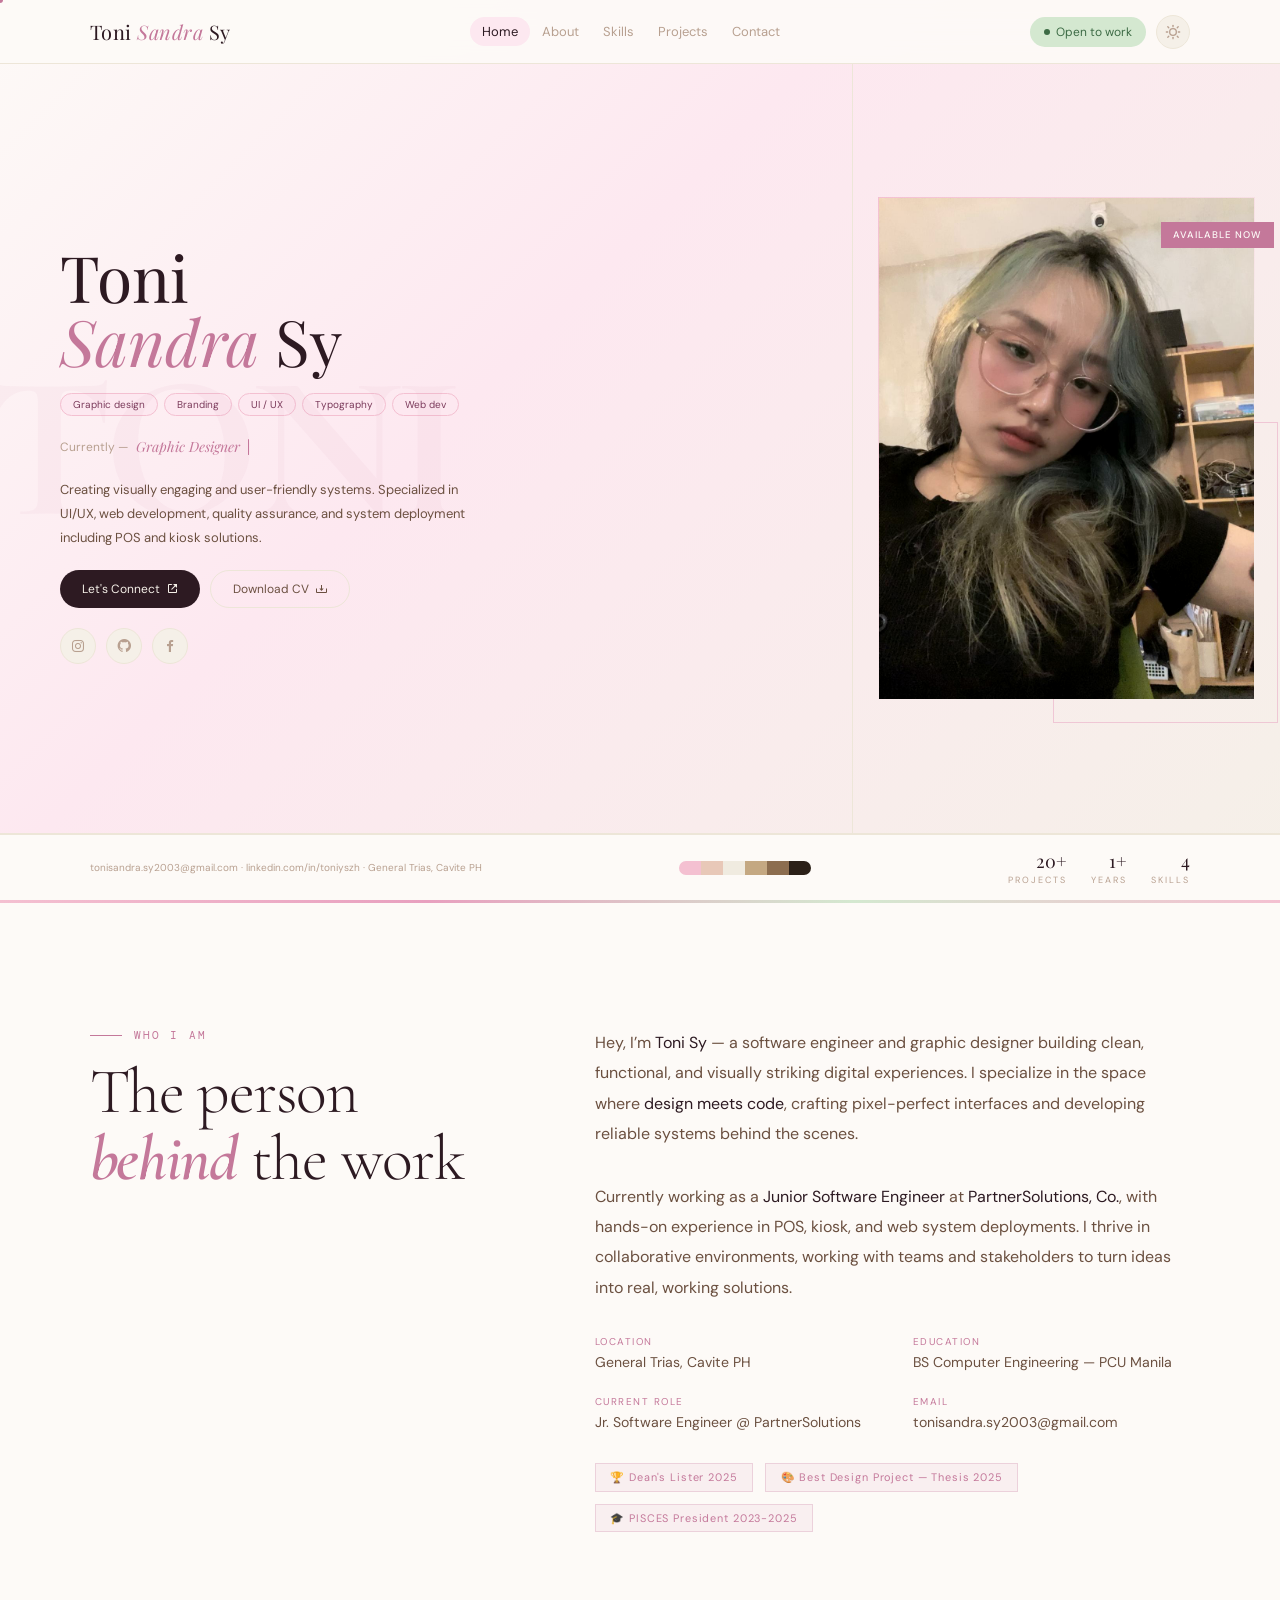
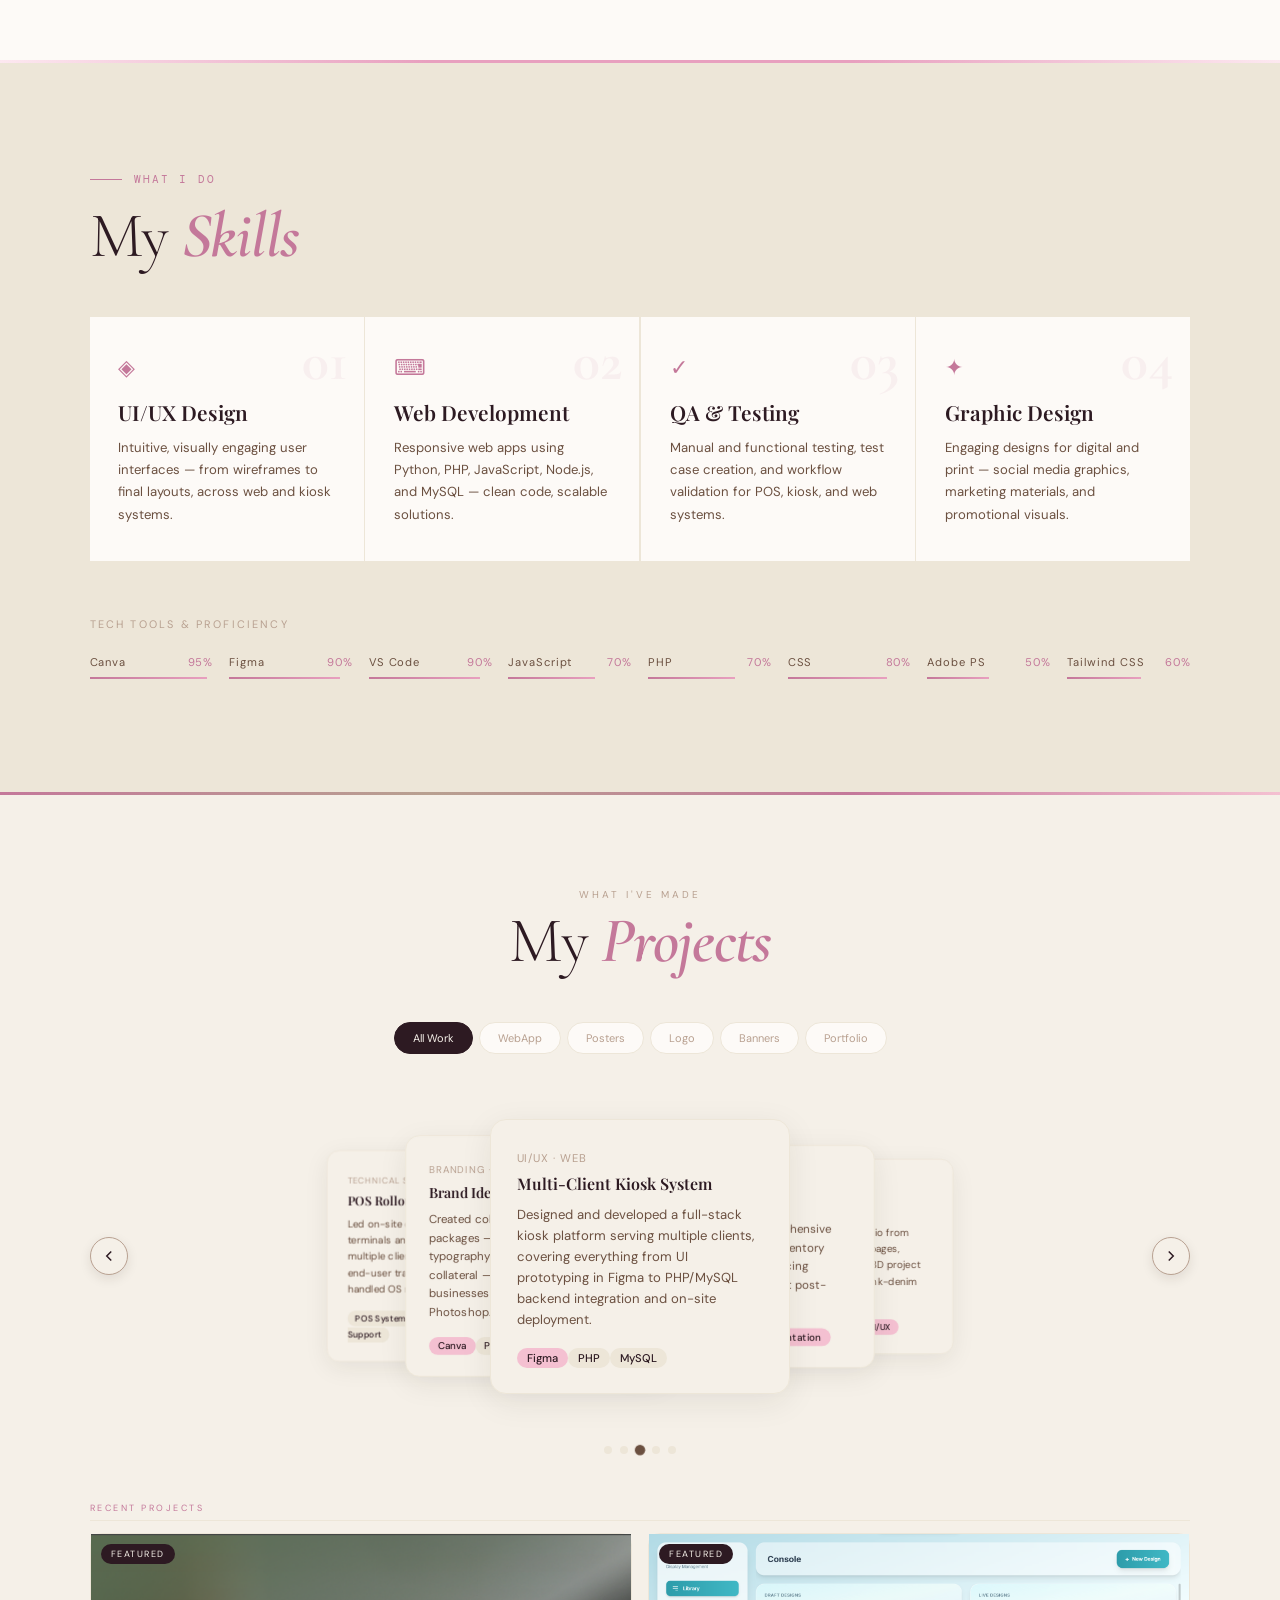
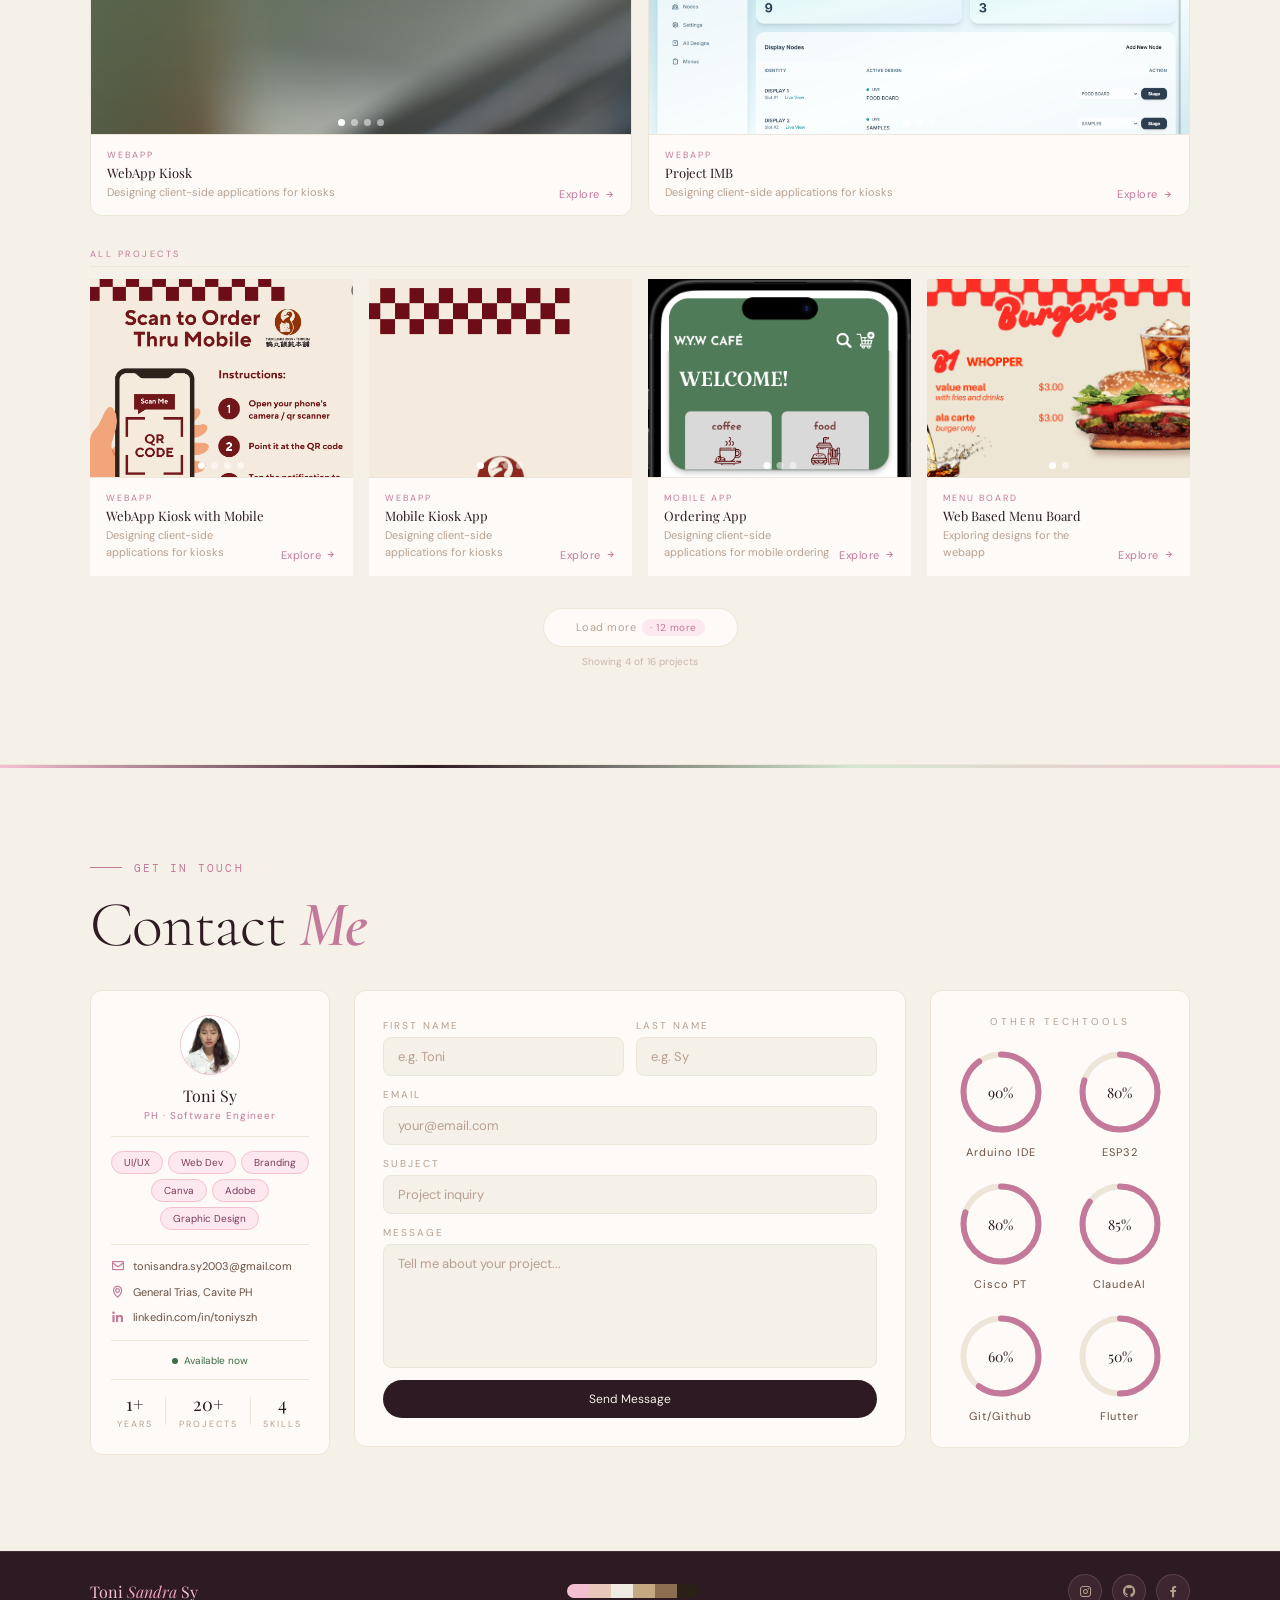
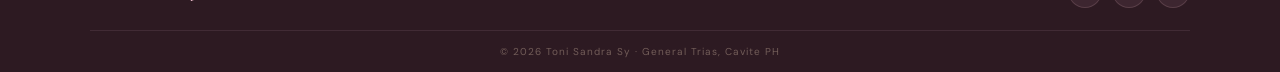
==== commit c98563c5: "cahnges Co-authored-by: julianintila <julianintila@users.noreply.github.com>" ====
--- a/info.html
+++ b/info.html
@@ -87,7 +87,7 @@
             <!-- RIGHT: selected projects preview -->
             <div class="hero-right">
                 <div class="hero-img-wrap hero-img-entrance">
-                <img src="https://toniyszh.github.io/porfolio.github.io/img/portrait.jpeg" alt="Toni Sandra Sy"/>
+                <img src="https://toniyszh.github.io/sy.github.io/img/portrait.jpeg" alt="Toni Sandra Sy"/>
                 <div class="hero-badge">Available Now</div>
                 </div>
             </div>
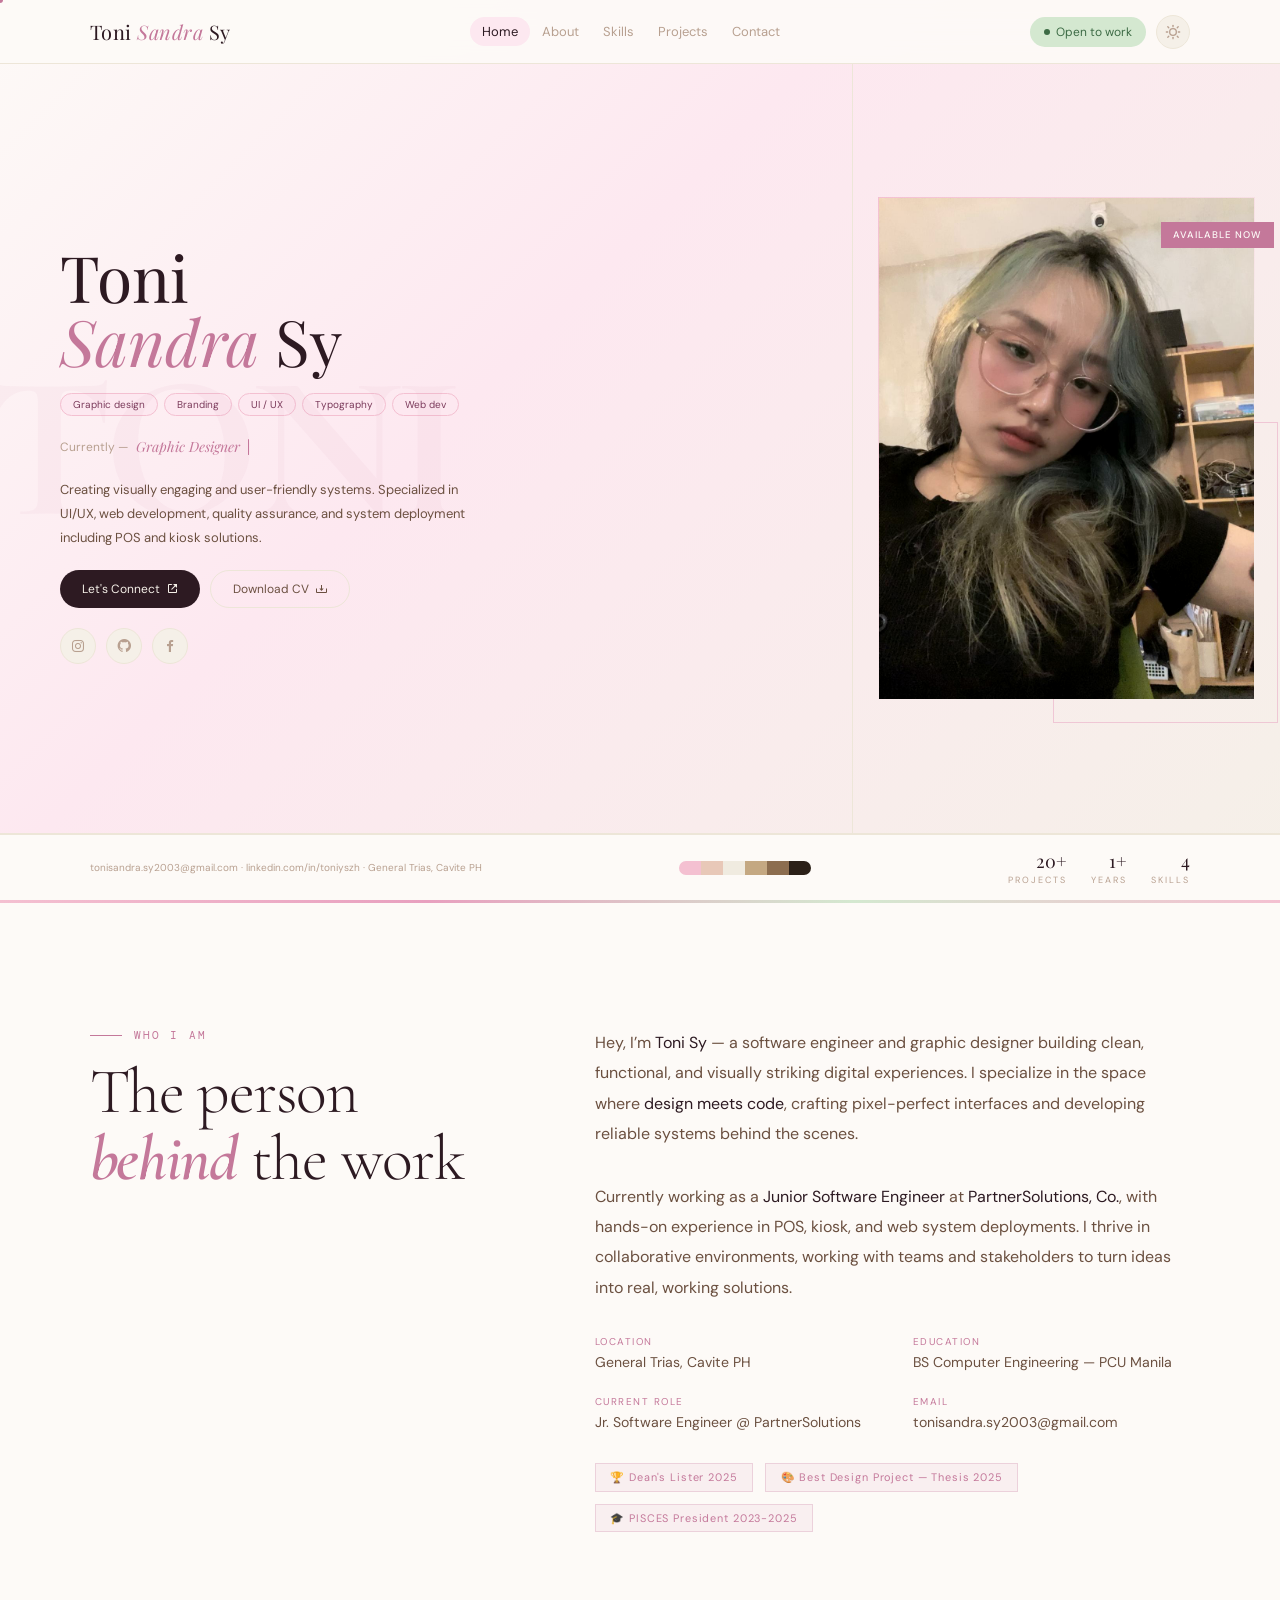
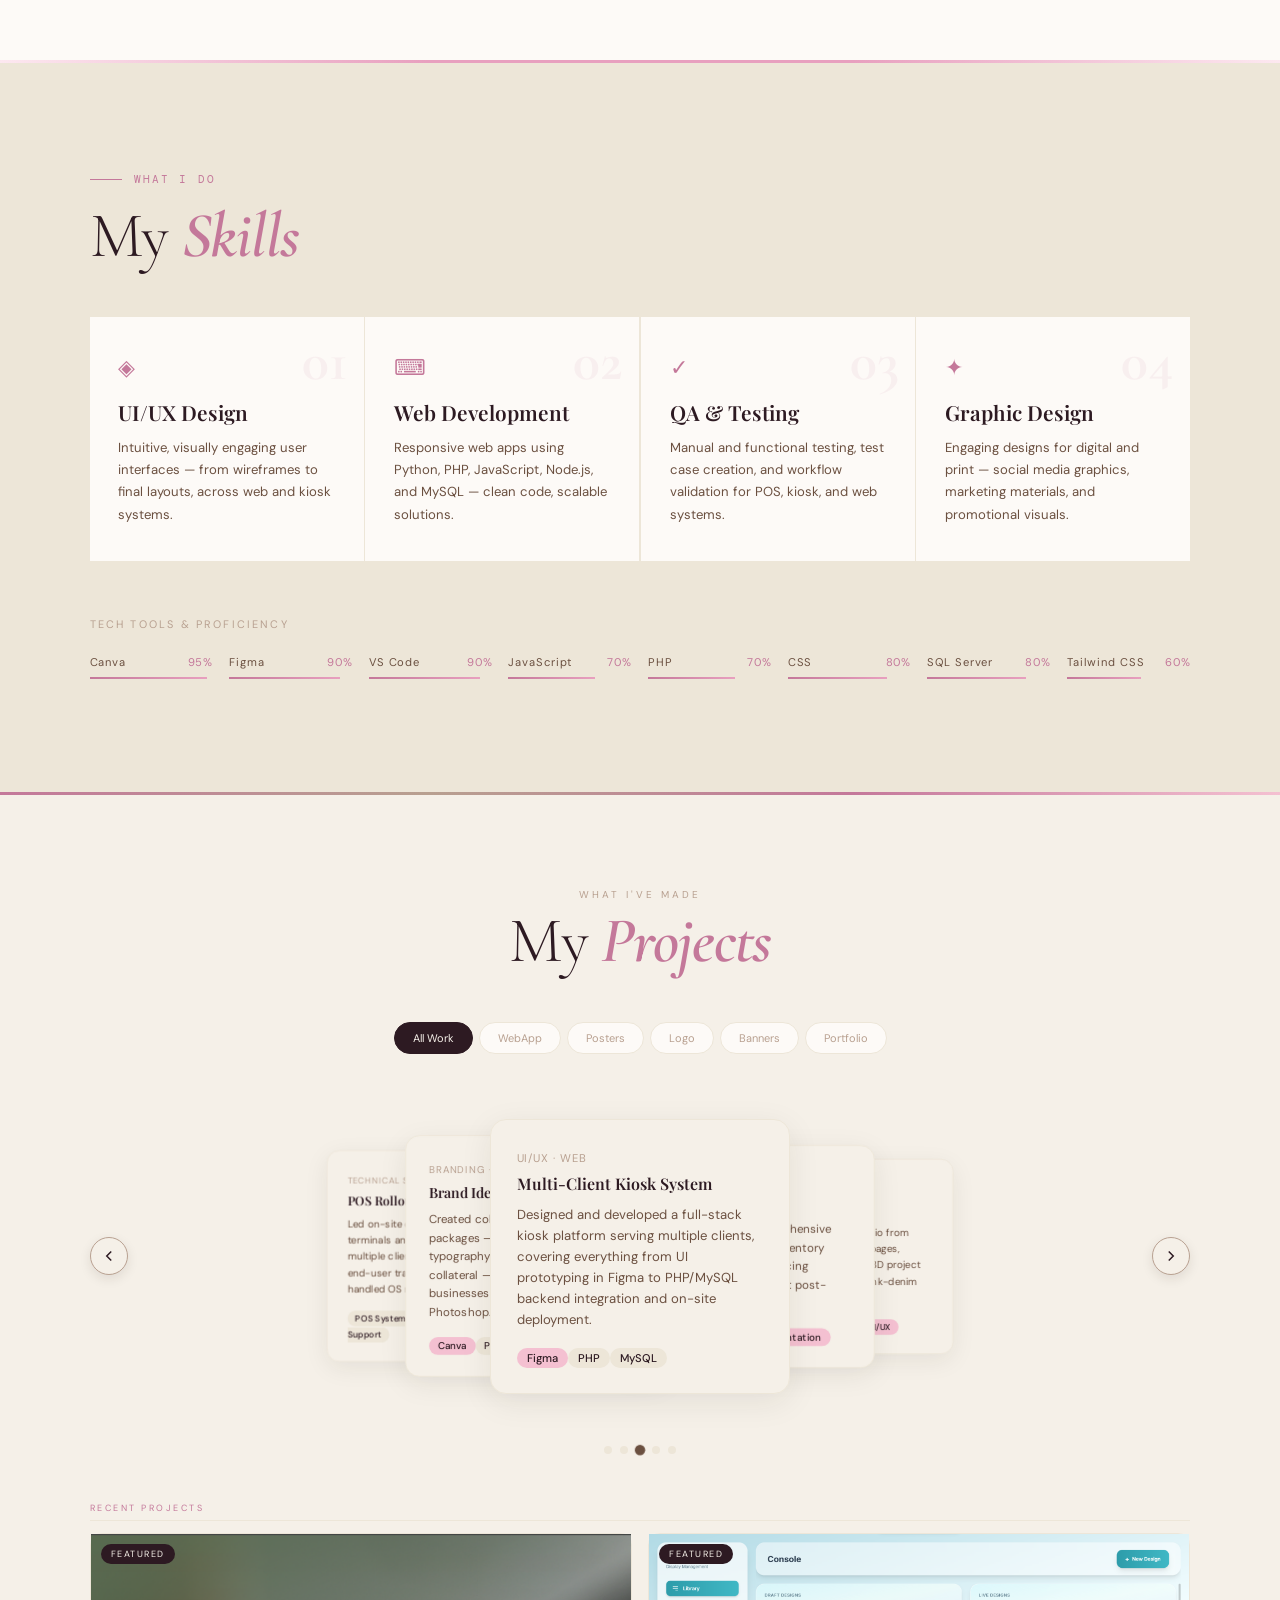
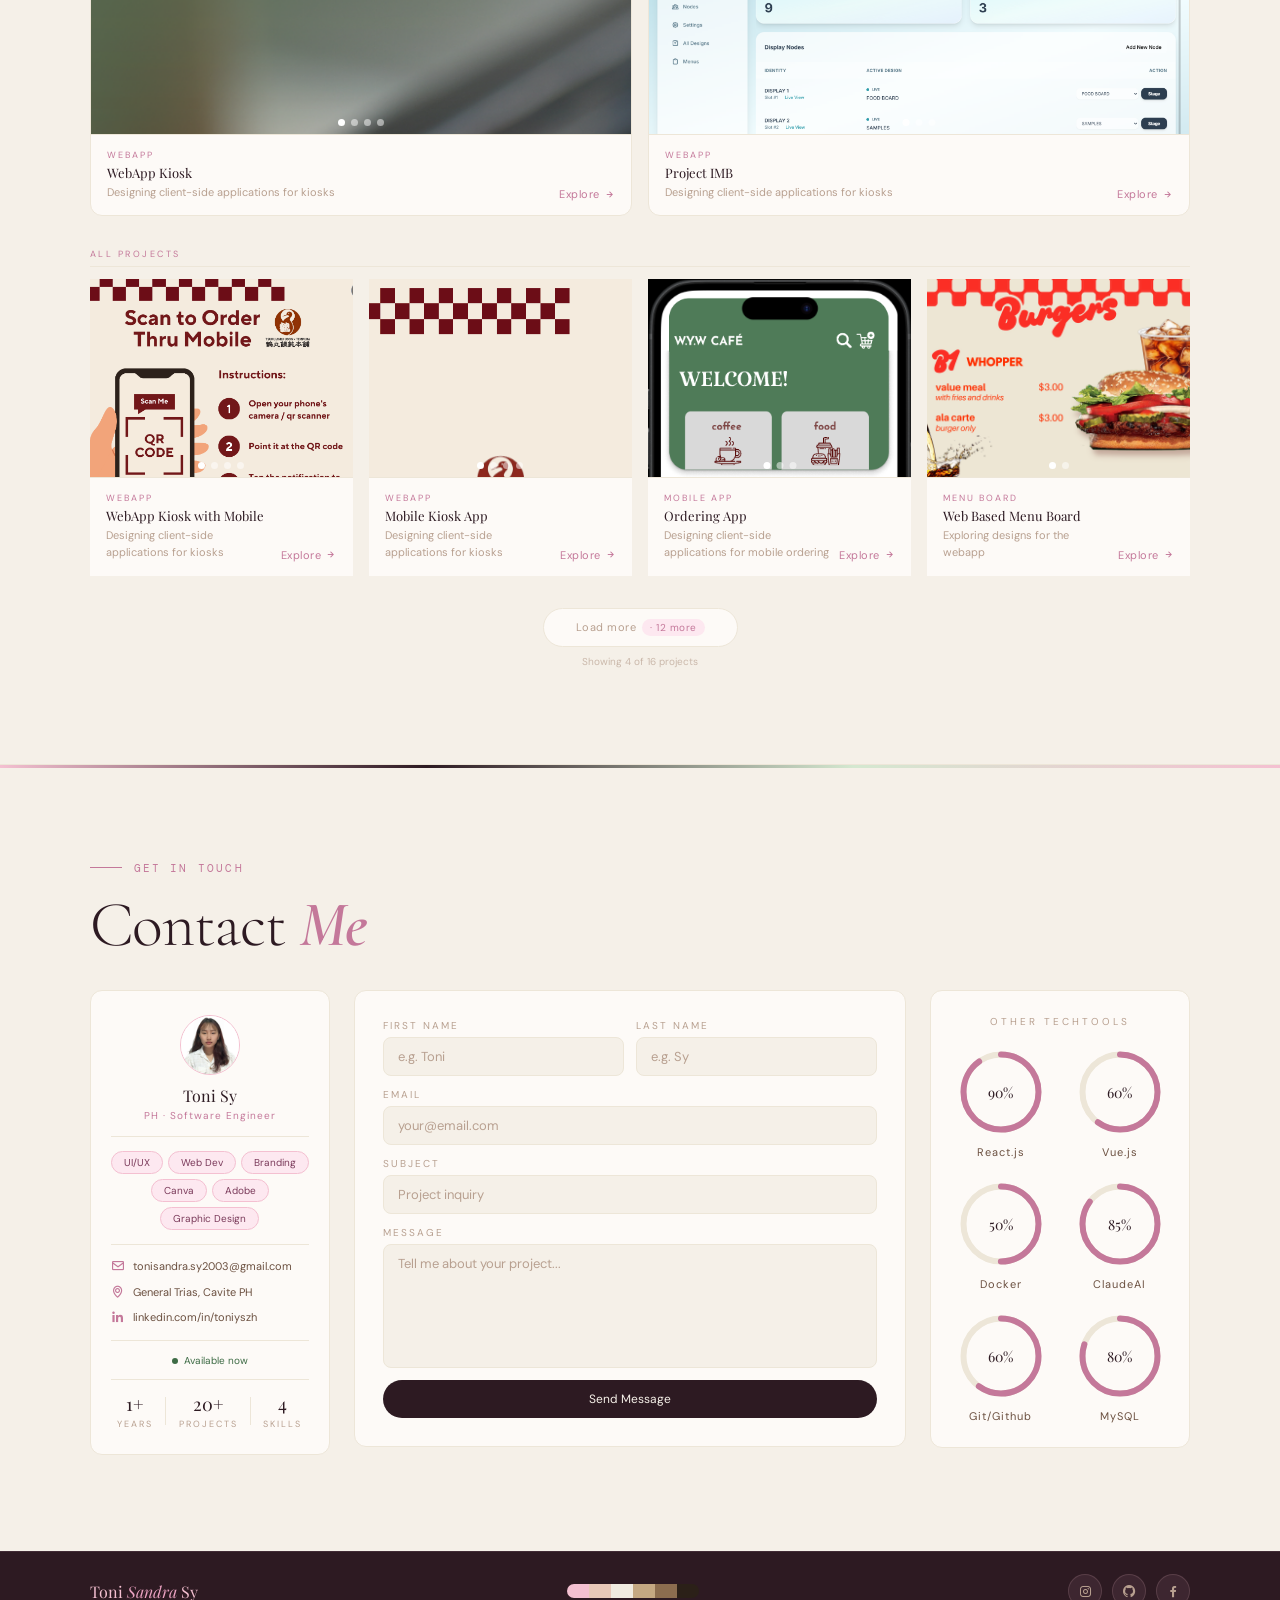
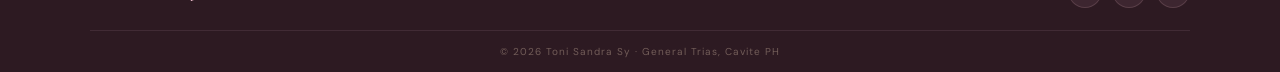
==== commit 594992fd: "update" ====
--- a/info.html
+++ b/info.html
@@ -1,901 +1,1377 @@
-<!DOCTYPE html>
+<!doctype html>
 <html lang="en">
-<head>
-    <meta charset="UTF-8">
-    <meta name="viewport" content="width=device-width, initial-scale=1.0">
+  <head>
+    <meta charset="UTF-8" />
+    <meta name="viewport" content="width=device-width, initial-scale=1.0" />
     <title>Toni Sandra Sy — Portfolio</title>
-    <link rel="stylesheet" href="style.css">
-    <link href="https://fonts.googleapis.com/css2?family=Cormorant+Garamond:ital,wght@0,300;0,400;0,600;0,700;1,300;1,400;1,600&family=DM+Mono:wght@300;400;500&family=Outfit:wght@300;400;500&display=swap" rel="stylesheet"/>
-    <link href='https://unpkg.com/boxicons@2.1.4/css/boxicons.min.css' rel='stylesheet'>
-    <link rel="stylesheet" href="https://cdn.jsdelivr.net/npm/swiper@10/swiper-bundle.min.css" />
+    <link rel="stylesheet" href="style.css" />
+    <link
+      href="https://fonts.googleapis.com/css2?family=Cormorant+Garamond:ital,wght@0,300;0,400;0,600;0,700;1,300;1,400;1,600&family=DM+Mono:wght@300;400;500&family=Outfit:wght@300;400;500&display=swap"
+      rel="stylesheet"
+    />
+    <link
+      href="https://unpkg.com/boxicons@2.1.4/css/boxicons.min.css"
+      rel="stylesheet"
+    />
+    <link
+      rel="stylesheet"
+      href="https://cdn.jsdelivr.net/npm/swiper@10/swiper-bundle.min.css"
+    />
     <script src="https://cdnjs.cloudflare.com/ajax/libs/gsap/3.12.5/gsap.min.js"></script>
-</head>
-<body>
+  </head>
+  <body>
     <div class="overlay"></div>
     <div class="cursor-dot" id="cursorDot"></div>
     <div class="cursor-ring" id="cursorRing"></div>
 
     <!-- ========== HEADER ========== -->
     <header>
-        <a href="#" class="logo">Toni <em>Sandra</em> Sy</a>
-        <ul class="navlist">
-            <li><a href="#home" class="active">Home</a></li>
-            <li><a href="#about">About</a></li>
-            <li><a href="#services">Skills</a></li>
-            <li><a href="#portfolio">Projects</a></li>
-            <li><a href="#contact">Contact</a></li>
-        </ul>
-        <div class="right-header">
-            <a href="https://www.linkedin.com/in/toniyszh/" target="_blank" class="btn-pill-green">
-                <span class="pill-dot"></span> Open to work
-            </a>
-            <button id="theme-toggle-btn" class="header-theme-btn" aria-label="Toggle dark mode" aria-checked="false">
-                <svg id="icon-sun" viewBox="0 0 24 24" stroke-linecap="round" stroke-linejoin="round">
-                    <circle cx="12" cy="12" r="5"/><line x1="12" y1="2" x2="12" y2="4"/><line x1="12" y1="20" x2="12" y2="22"/>
-                    <line x1="4.22" y1="4.22" x2="5.64" y2="5.64"/><line x1="18.36" y1="18.36" x2="19.78" y2="19.78"/>
-                    <line x1="2" y1="12" x2="4" y2="12"/><line x1="20" y1="12" x2="22" y2="12"/>
-                    <line x1="4.22" y1="19.78" x2="5.64" y2="18.36"/><line x1="18.36" y1="5.64" x2="19.78" y2="4.22"/>
-                </svg>
-                <svg id="icon-moon" viewBox="0 0 24 24" stroke-linecap="round" stroke-linejoin="round">
-                    <path d="M21 12.79A9 9 0 1 1 11.21 3 7 7 0 0 0 21 12.79z"/>
-                </svg>
-                </button>
-            <div class="menu-icon">
-                <div class="bar"></div>
-            </div>
-        </div>
+      <a href="#" class="logo">Toni <em>Sandra</em> Sy</a>
+      <ul class="navlist">
+        <li><a href="#home" class="active">Home</a></li>
+        <li><a href="#about">About</a></li>
+        <li><a href="#services">Skills</a></li>
+        <li><a href="#portfolio">Projects</a></li>
+        <li><a href="#contact">Contact</a></li>
+      </ul>
+      <div class="right-header">
+        <a
+          href="https://www.linkedin.com/in/toniyszh/"
+          target="_blank"
+          class="btn-pill-green"
+        >
+          <span class="pill-dot"></span> Open to work
+        </a>
+        <button
+          id="theme-toggle-btn"
+          class="header-theme-btn"
+          aria-label="Toggle dark mode"
+          aria-checked="false"
+        >
+          <svg
+            id="icon-sun"
+            viewBox="0 0 24 24"
+            stroke-linecap="round"
+            stroke-linejoin="round"
+          >
+            <circle cx="12" cy="12" r="5" />
+            <line x1="12" y1="2" x2="12" y2="4" />
+            <line x1="12" y1="20" x2="12" y2="22" />
+            <line x1="4.22" y1="4.22" x2="5.64" y2="5.64" />
+            <line x1="18.36" y1="18.36" x2="19.78" y2="19.78" />
+            <line x1="2" y1="12" x2="4" y2="12" />
+            <line x1="20" y1="12" x2="22" y2="12" />
+            <line x1="4.22" y1="19.78" x2="5.64" y2="18.36" />
+            <line x1="18.36" y1="5.64" x2="19.78" y2="4.22" />
+          </svg>
+          <svg
+            id="icon-moon"
+            viewBox="0 0 24 24"
+            stroke-linecap="round"
+            stroke-linejoin="round"
+          >
+            <path d="M21 12.79A9 9 0 1 1 11.21 3 7 7 0 0 0 21 12.79z" />
+          </svg>
+        </button>
+        <div class="menu-icon">
+          <div class="bar"></div>
+        </div>
+      </div>
     </header>
 
     <!-- ========== HOME ========== -->
     <section class="home" id="home">
-        <div class="home-inner">
-
-            <!-- LEFT: identity -->
-            <div class="home-left">
-                <div class="hero-bg-text">TONI</div>
-                <h1 class="home-name">Toni<br><em>Sandra</em> Sy</h1>
-                <div class="home-tags">
-                    <span class="tag">Graphic design</span>
-                    <span class="tag">Branding</span>
-                    <span class="tag">UI / UX</span>
-                    <span class="tag">Typography</span>
-                    <span class="tag">Web dev</span>
-                </div>
-
-                <!-- type animation -->
-                <div class="home-type">
-                    <span class="type-label">Currently —</span>
-                    <span id="typeTarget" class="type-text"></span><span class="cursor" id="cursor"></span>
-                </div>
-
-                <p class="home-bio">Creating visually engaging and user-friendly systems. Specialized in UI/UX, web development, quality assurance, and system deployment including POS and kiosk solutions.</p>
-
-                <div class="home-btns">
-                    <a href="https://www.linkedin.com/in/toniyszh/" target="_blank" class="btn-dark">Let's Connect <i class='bx bx-link-external'></i></a>
-                    <a href="img/ToniSy_Resume2026.pdf" download class="btn-light">
-                        Download CV <i class='bx bx-download'></i>
-                    </a>
-                </div>
-
-                <div class="social-media">
-                    <a href="https://www.instagram.com/tuo.yszh/" title="Instagram"><i class='bx bxl-instagram'></i></a>
-                    <a href="https://github.com/toniyszh" title="GitHub"><i class='bx bxl-github'></i></a>
-                    <a href="https://www.facebook.com/hanjeeez" title="Facebook"><i class='bx bxl-facebook'></i></a>
-                </div>
-            </div>
-
-            <!-- RIGHT: selected projects preview -->
-            <div class="hero-right">
-                <div class="hero-img-wrap hero-img-entrance">
-                <img src="https://toniyszh.github.io/sy.github.io/img/portrait.jpeg" alt="Toni Sandra Sy"/>
-                <div class="hero-badge">Available Now</div>
-                </div>
-            </div>
-        </div>
-
-        <!-- footer strip -->
-        <div class="home-foot">
-            <span class="home-foot-contact">tonisandra.sy2003@gmail.com · linkedin.com/in/toniyszh · General Trias, Cavite PH</span>
-            <div class="palette-strip">
-                <div class="ps" style="background:#f4c0d1"></div>
-                <div class="ps" style="background:#e8c8b8"></div>
-                <div class="ps" style="background:#f0ebe0"></div>
-                <div class="ps" style="background:#c4a882"></div>
-                <div class="ps" style="background:#8c6d4f"></div>
-                <div class="ps" style="background:#2b2018"></div>
-            </div>
-            <div class="home-stats">
-                <div class="hstat"><div class="hstat-val">20+</div><div class="hstat-key">Projects</div></div>
-                <div class="hstat"><div class="hstat-val">1+</div><div class="hstat-key">Years</div></div>
-                <div class="hstat"><div class="hstat-val">4</div><div class="hstat-key">Skills</div></div>
-            </div>
-        </div>
+      <div class="home-inner">
+        <!-- LEFT: identity -->
+        <div class="home-left">
+          <div class="hero-bg-text">TONI</div>
+          <h1 class="home-name">Toni<br /><em>Sandra</em> Sy</h1>
+          <div class="home-tags">
+            <span class="tag">Graphic design</span>
+            <span class="tag">Branding</span>
+            <span class="tag">UI / UX</span>
+            <span class="tag">Typography</span>
+            <span class="tag">Web dev</span>
+          </div>
+
+          <!-- type animation -->
+          <div class="home-type">
+            <span class="type-label">Currently —</span>
+            <span id="typeTarget" class="type-text"></span
+            ><span class="cursor" id="cursor"></span>
+          </div>
+
+          <p class="home-bio">
+            Creating visually engaging and user-friendly systems. Specialized in
+            UI/UX, web development, quality assurance, and system deployment
+            including POS and kiosk solutions.
+          </p>
+
+          <div class="home-btns">
+            <a
+              href="https://www.linkedin.com/in/toniyszh/"
+              target="_blank"
+              class="btn-dark"
+              >Let's Connect <i class="bx bx-link-external"></i
+            ></a>
+            <a href="img/ToniSy_Resume2026.pdf" download class="btn-light">
+              Download CV <i class="bx bx-download"></i>
+            </a>
+          </div>
+
+          <div class="social-media">
+            <a href="https://www.instagram.com/tuo.yszh/" title="Instagram"
+              ><i class="bx bxl-instagram"></i
+            ></a>
+            <a href="https://github.com/toniyszh" title="GitHub"
+              ><i class="bx bxl-github"></i
+            ></a>
+            <a href="https://www.facebook.com/hanjeeez" title="Facebook"
+              ><i class="bx bxl-facebook"></i
+            ></a>
+          </div>
+        </div>
+
+        <!-- RIGHT: selected projects preview -->
+        <div class="hero-right">
+          <div class="hero-img-wrap hero-img-entrance">
+            <img
+              src="https://toniyszh.github.io/sy.github.io/img/portrait.jpeg"
+              alt="Toni Sandra Sy"
+            />
+            <div class="hero-badge">Available Now</div>
+          </div>
+        </div>
+      </div>
+
+      <!-- footer strip -->
+      <div class="home-foot">
+        <span class="home-foot-contact"
+          >tonisandra.sy2003@gmail.com · linkedin.com/in/toniyszh · General
+          Trias, Cavite PH</span
+        >
+        <div class="palette-strip">
+          <div class="ps" style="background: #f4c0d1"></div>
+          <div class="ps" style="background: #e8c8b8"></div>
+          <div class="ps" style="background: #f0ebe0"></div>
+          <div class="ps" style="background: #c4a882"></div>
+          <div class="ps" style="background: #8c6d4f"></div>
+          <div class="ps" style="background: #2b2018"></div>
+        </div>
+        <div class="home-stats">
+          <div class="hstat">
+            <div class="hstat-val">20+</div>
+            <div class="hstat-key">Projects</div>
+          </div>
+          <div class="hstat">
+            <div class="hstat-val">1+</div>
+            <div class="hstat-key">Years</div>
+          </div>
+          <div class="hstat">
+            <div class="hstat-val">4</div>
+            <div class="hstat-key">Skills</div>
+          </div>
+        </div>
+      </div>
     </section>
 
     <!-- ========== ABOUT ========== -->
     <section id="about">
-  <div class="about-left reveal">
-    <div class="section-label">Who I Am</div>
-    <h2 class="section-title">The person <em>behind</em> the work</h2>
-    <div class="section-flower"></div>
-  </div>
-  <div class="about-right">
-    <p class="about-bio reveal reveal-delay-1">
-      Hey, I’m <strong>Toni Sy</strong> — a software engineer and graphic designer building clean, functional, and visually striking digital experiences. I specialize in the space where <strong>design meets code</strong>, crafting pixel-perfect interfaces and developing reliable systems behind the scenes.
-    </p>
-    <p class="about-bio reveal reveal-delay-2">
-      Currently working as a <strong>Junior Software Engineer</strong> at <strong>PartnerSolutions, Co.</strong>, with hands-on experience in POS, kiosk, and web system deployments. I thrive in collaborative environments, working with teams and stakeholders to turn ideas into real, working solutions.
-    </p>
-    <div class="about-grid reveal reveal-delay-2">
-      <div class="about-item">
-        <div class="about-item-label">Location</div>
-        <div class="about-item-value">General Trias, Cavite PH</div>
-      </div>
-      <div class="about-item">
-        <div class="about-item-label">Education</div>
-        <div class="about-item-value">BS Computer Engineering — PCU Manila</div>
-      </div>
-      <div class="about-item">
-        <div class="about-item-label">Current Role</div>
-        <div class="about-item-value">Jr. Software Engineer @ PartnerSolutions</div>
-      </div>
-      <div class="about-item">
-        <div class="about-item-label">Email</div>
-        <div class="about-item-value">tonisandra.sy2003@gmail.com</div>
-      </div>
-    </div>
-    <div class="awards-row reveal reveal-delay-3">
-      <span class="award-tag">🏆 Dean's Lister 2025</span>
-      <span class="award-tag">🎨 Best Design Project — Thesis 2025</span>
-      <span class="award-tag">🎓 PISCES President 2023-2025</span>
-    </div>
-  </div>
-</section>
+      <div class="about-left reveal">
+        <div class="section-label">Who I Am</div>
+        <h2 class="section-title">The person <em>behind</em> the work</h2>
+        <div class="section-flower"></div>
+      </div>
+      <div class="about-right">
+        <p class="about-bio reveal reveal-delay-1">
+          Hey, I’m <strong>Toni Sy</strong> — a software engineer and graphic
+          designer building clean, functional, and visually striking digital
+          experiences. I specialize in the space where
+          <strong>design meets code</strong>, crafting pixel-perfect interfaces
+          and developing reliable systems behind the scenes.
+        </p>
+        <p class="about-bio reveal reveal-delay-2">
+          Currently working as a <strong>Junior Software Engineer</strong> at
+          <strong>PartnerSolutions, Co.</strong>, with hands-on experience in
+          POS, kiosk, and web system deployments. I thrive in collaborative
+          environments, working with teams and stakeholders to turn ideas into
+          real, working solutions.
+        </p>
+        <div class="about-grid reveal reveal-delay-2">
+          <div class="about-item">
+            <div class="about-item-label">Location</div>
+            <div class="about-item-value">General Trias, Cavite PH</div>
+          </div>
+          <div class="about-item">
+            <div class="about-item-label">Education</div>
+            <div class="about-item-value">
+              BS Computer Engineering — PCU Manila
+            </div>
+          </div>
+          <div class="about-item">
+            <div class="about-item-label">Current Role</div>
+            <div class="about-item-value">
+              Jr. Software Engineer @ PartnerSolutions
+            </div>
+          </div>
+          <div class="about-item">
+            <div class="about-item-label">Email</div>
+            <div class="about-item-value">tonisandra.sy2003@gmail.com</div>
+          </div>
+        </div>
+        <div class="awards-row reveal reveal-delay-3">
+          <span class="award-tag">🏆 Dean's Lister 2025</span>
+          <span class="award-tag">🎨 Best Design Project — Thesis 2025</span>
+          <span class="award-tag">🎓 PISCES President 2023-2025</span>
+        </div>
+      </div>
+    </section>
 
     <!-- SKILLS -->
-<section id="services">
-  <div class="skills-header">
-    <div class="reveal">
-      <div class="section-label">What I Do</div>
-      <h2 class="section-title">My <em>Skills</em></h2>
-    </div>
-  </div>
-  <div class="skills-grid reveal reveal-delay-1">
-    <div class="skill-card">
-      <span class="skill-num">01</span>
-      <span class="skill-icon">◈</span>
-      <div class="skill-name">UI/UX Design</div>
-      <div class="skill-desc">Intuitive, visually engaging user interfaces — from wireframes to final layouts, across web and kiosk systems.</div>
-    </div>
-    <div class="skill-card">
-      <span class="skill-num">02</span>
-      <span class="skill-icon">⌨</span>
-      <div class="skill-name">Web Development</div>
-      <div class="skill-desc">Responsive web apps using Python, PHP, JavaScript, Node.js, and MySQL — clean code, scalable solutions.</div>
-    </div>
-    <div class="skill-card">
-      <span class="skill-num">03</span>
-      <span class="skill-icon">✓</span>
-      <div class="skill-name">QA & Testing</div>
-      <div class="skill-desc">Manual and functional testing, test case creation, and workflow validation for POS, kiosk, and web systems.</div>
-    </div>
-    <div class="skill-card">
-      <span class="skill-num">04</span>
-      <span class="skill-icon">✦</span>
-      <div class="skill-name">Graphic Design</div>
-      <div class="skill-desc">Engaging designs for digital and print — social media graphics, marketing materials, and promotional visuals.</div>
-    </div>
-  </div>
-  <div class="tools-section reveal reveal-delay-2">
-    <div class="tools-title">Tech Tools & Proficiency</div>
-    <div class="tools-list">
-      <div class="tool-item">
-        <div class="tool-name">Canva <span>95%</span></div>
-        <div class="tool-bar"><div class="tool-bar-fill" data-width="95"></div></div>
-      </div>
-      <div class="tool-item">
-        <div class="tool-name">Figma <span>90%</span></div>
-        <div class="tool-bar"><div class="tool-bar-fill" data-width="90"></div></div>
-      </div>
-      <div class="tool-item">
-        <div class="tool-name">VS Code <span>90%</span></div>
-        <div class="tool-bar"><div class="tool-bar-fill" data-width="90"></div></div>
-      </div>
-      <div class="tool-item">
-        <div class="tool-name">JavaScript <span>70%</span></div>
-        <div class="tool-bar"><div class="tool-bar-fill" data-width="70"></div></div>
-      </div>
-      <div class="tool-item">
-        <div class="tool-name">PHP <span>70%</span></div>
-        <div class="tool-bar"><div class="tool-bar-fill" data-width="70"></div></div>
-      </div>
-      <div class="tool-item">
-        <div class="tool-name">CSS <span>80%</span></div>
-        <div class="tool-bar"><div class="tool-bar-fill" data-width="80"></div></div>
-      </div>
-      <div class="tool-item">
-        <div class="tool-name">Adobe PS <span>50%</span></div>
-        <div class="tool-bar"><div class="tool-bar-fill" data-width="50"></div></div>
-      </div>
-      <div class="tool-item">
-        <div class="tool-name">Tailwind CSS <span>60%</span></div>
-        <div class="tool-bar"><div class="tool-bar-fill" data-width="60"></div></div>
-      </div>
-    </div>
-  </div>
-</section>
+    <section id="services">
+      <div class="skills-header">
+        <div class="reveal">
+          <div class="section-label">What I Do</div>
+          <h2 class="section-title">My <em>Skills</em></h2>
+        </div>
+      </div>
+      <div class="skills-grid reveal reveal-delay-1">
+        <div class="skill-card">
+          <span class="skill-num">01</span>
+          <span class="skill-icon">◈</span>
+          <div class="skill-name">UI/UX Design</div>
+          <div class="skill-desc">
+            Intuitive, visually engaging user interfaces — from wireframes to
+            final layouts, across web and kiosk systems.
+          </div>
+        </div>
+        <div class="skill-card">
+          <span class="skill-num">02</span>
+          <span class="skill-icon">⌨</span>
+          <div class="skill-name">Web Development</div>
+          <div class="skill-desc">
+            Responsive web apps using Python, PHP, JavaScript, Node.js, and
+            MySQL — clean code, scalable solutions.
+          </div>
+        </div>
+        <div class="skill-card">
+          <span class="skill-num">03</span>
+          <span class="skill-icon">✓</span>
+          <div class="skill-name">QA & Testing</div>
+          <div class="skill-desc">
+            Manual and functional testing, test case creation, and workflow
+            validation for POS, kiosk, and web systems.
+          </div>
+        </div>
+        <div class="skill-card">
+          <span class="skill-num">04</span>
+          <span class="skill-icon">✦</span>
+          <div class="skill-name">Graphic Design</div>
+          <div class="skill-desc">
+            Engaging designs for digital and print — social media graphics,
+            marketing materials, and promotional visuals.
+          </div>
+        </div>
+      </div>
+      <div class="tools-section reveal reveal-delay-2">
+        <div class="tools-title">Tech Tools & Proficiency</div>
+        <div class="tools-list">
+          <div class="tool-item">
+            <div class="tool-name">Canva <span>95%</span></div>
+            <div class="tool-bar">
+              <div class="tool-bar-fill" data-width="95"></div>
+            </div>
+          </div>
+          <div class="tool-item">
+            <div class="tool-name">Figma <span>90%</span></div>
+            <div class="tool-bar">
+              <div class="tool-bar-fill" data-width="90"></div>
+            </div>
+          </div>
+          <div class="tool-item">
+            <div class="tool-name">VS Code <span>90%</span></div>
+            <div class="tool-bar">
+              <div class="tool-bar-fill" data-width="90"></div>
+            </div>
+          </div>
+          <div class="tool-item">
+            <div class="tool-name">JavaScript <span>70%</span></div>
+            <div class="tool-bar">
+              <div class="tool-bar-fill" data-width="70"></div>
+            </div>
+          </div>
+          <div class="tool-item">
+            <div class="tool-name">PHP <span>70%</span></div>
+            <div class="tool-bar">
+              <div class="tool-bar-fill" data-width="70"></div>
+            </div>
+          </div>
+          <div class="tool-item">
+            <div class="tool-name">CSS <span>80%</span></div>
+            <div class="tool-bar">
+              <div class="tool-bar-fill" data-width="80"></div>
+            </div>
+          </div>
+          <div class="tool-item">
+            <div class="tool-name">SQL Server <span>80%</span></div>
+            <div class="tool-bar">
+              <div class="tool-bar-fill" data-width="80"></div>
+            </div>
+          </div>
+          <div class="tool-item">
+            <div class="tool-name">Tailwind CSS <span>60%</span></div>
+            <div class="tool-bar">
+              <div class="tool-bar-fill" data-width="60"></div>
+            </div>
+          </div>
+        </div>
+      </div>
+    </section>
 
     <!-- ========== PORTFOLIO ========== -->
     <section class="portfolio" id="portfolio">
-        <div class="portfolio-header">
-            <div class="eyebrow">What I've made</div>
-            <h2 class="section-title">My <em>Projects</em></h2>
-        </div>
-
-        <div class="filter-row">
-            <button class="filter-btn active" data-filter="all">All Work</button>
-            <button class="filter-btn" data-filter="web">WebApp</button>
-            <button class="filter-btn" data-filter="poster">Posters</button>
-            <button class="filter-btn" data-filter="logo">Logo</button>
-            <button class="filter-btn" data-filter="banner">Banners</button>
-            <button class="filter-btn" data-filter="portfolio">Portfolio</button>
-        </div>
-
-        <!-- ========== PROJECT CAROUSEL ========== -->
-<div class="project-carousel-wrap">
-    <div class="carousel-scene" id="carouselScene">
-        <button class="p6-nav left" id="p6Prev" aria-label="Previous project">
-            <svg viewBox="0 0 24 24"><polyline points="15 18 9 12 15 6"/></svg>
+      <div class="portfolio-header">
+        <div class="eyebrow">What I've made</div>
+        <h2 class="section-title">My <em>Projects</em></h2>
+      </div>
+
+      <div class="filter-row">
+        <button class="filter-btn active" data-filter="all">All Work</button>
+        <button class="filter-btn" data-filter="web">WebApp</button>
+        <button class="filter-btn" data-filter="poster">Posters</button>
+        <button class="filter-btn" data-filter="logo">Logo</button>
+        <button class="filter-btn" data-filter="banner">Banners</button>
+        <button class="filter-btn" data-filter="portfolio">Portfolio</button>
+      </div>
+
+      <!-- ========== PROJECT CAROUSEL ========== -->
+      <div class="project-carousel-wrap">
+        <div class="carousel-scene" id="carouselScene">
+          <button class="p6-nav left" id="p6Prev" aria-label="Previous project">
+            <svg viewBox="0 0 24 24"><polyline points="15 18 9 12 15 6" /></svg>
+          </button>
+          <button class="p6-nav right" id="p6Next" aria-label="Next project">
+            <svg viewBox="0 0 24 24"><polyline points="9 6 15 12 9 18" /></svg>
+          </button>
+        </div>
+        <div class="p6-dots" id="p6Dots"></div>
+      </div>
+      <!-- ========== FEATURED ========== -->
+      <div class="sect-label">RECENT PROJECTS</div>
+      <div class="portfolio-featured" id="portfolioFeatured">
+        <!-- WYW WEB APP -->
+        <div class="pbox web" data-cat="web" data-year="2026">
+          <div class="pbox-carousel">
+            <div class="pbox-slides">
+              <div class="pbox-slide active">
+                <img src="img/portfolio/wyw.png" alt="WebApp Kiosk" />
+              </div>
+              <div class="pbox-slide">
+                <img src="img/portfolio/wyw1.png" alt="WebApp Kiosk" />
+              </div>
+              <div class="pbox-slide">
+                <img src="img/portfolio/wyw2.png" alt="WebApp Kiosk" />
+              </div>
+              <div class="pbox-slide">
+                <img src="img/portfolio/wyw3.png" alt="WebApp Kiosk" />
+              </div>
+            </div>
+            <span class="feat-badge">Featured</span>
+            <div class="pbox-dots">
+              <span class="pbox-dot active"></span>
+              <span class="pbox-dot"></span>
+              <span class="pbox-dot"></span>
+              <span class="pbox-dot"></span>
+            </div>
+          </div>
+          <div class="pbox-gallery-group">
+            <a
+              href="img/portfolio/wyw.png"
+              class="gallery-item pbox-gallery-anchor"
+              data-alt="WebApp Kiosk Screen 1"
+            ></a>
+            <a
+              href="img/portfolio/wyw1.png"
+              class="gallery-item pbox-gallery-anchor"
+              data-alt="WebApp Kiosk Screen 2"
+            ></a>
+            <a
+              href="img/portfolio/wyw2.png"
+              class="gallery-item pbox-gallery-anchor"
+              data-alt="WebApp Kiosk Screen 3"
+            ></a>
+            <a
+              href="img/portfolio/wyw3.png"
+              class="gallery-item pbox-gallery-anchor"
+              data-alt="WebApp Kiosk Screen 4"
+            ></a>
+          </div>
+          <div class="pbox-info">
+            <div>
+              <div class="pbox-cat">WebApp</div>
+              <div class="pbox-name">WebApp Kiosk</div>
+              <div class="pbox-desc">
+                Designing client-side applications for kiosks
+              </div>
+            </div>
+            <button class="pbox-link pbox-explore-btn">
+              Explore <i class="bx bx-right-arrow-alt"></i>
+            </button>
+          </div>
+        </div>
+
+        <!-- IMB WEB APP -->
+        <div class="pbox web" data-cat="web" data-year="2025">
+          <div class="pbox-carousel">
+            <div class="pbox-slides">
+              <div class="pbox-slide active">
+                <img src="img/portfolio/imb.png" alt="WebApp Kiosk" />
+              </div>
+              <div class="pbox-slide">
+                <img src="img/portfolio/imb1.png" alt="WebApp Kiosk" />
+              </div>
+              <div class="pbox-slide">
+                <img src="img/portfolio/imb2.png" alt="WebApp Kiosk" />
+              </div>
+            </div>
+            <span class="feat-badge">Featured</span>
+            <div class="pbox-dots">
+              <span class="pbox-dot active"></span>
+              <span class="pbox-dot"></span>
+              <span class="pbox-dot"></span>
+            </div>
+          </div>
+          <div class="pbox-gallery-group">
+            <a
+              href="img/portfolio/imb.png"
+              class="gallery-item pbox-gallery-anchor"
+              data-alt="WebApp Kiosk Screen 1"
+            ></a>
+            <a
+              href="img/portfolio/imb1.png"
+              class="gallery-item pbox-gallery-anchor"
+              data-alt="WebApp Kiosk Screen 2"
+            ></a>
+            <a
+              href="img/portfolio/imb2.png"
+              class="gallery-item pbox-gallery-anchor"
+              data-alt="WebApp Kiosk Screen 3"
+            ></a>
+          </div>
+          <div class="pbox-info">
+            <div>
+              <div class="pbox-cat">WebApp</div>
+              <div class="pbox-name">Project IMB</div>
+              <div class="pbox-desc">
+                Designing client-side applications for kiosks
+              </div>
+            </div>
+            <button class="pbox-link pbox-explore-btn">
+              Explore <i class="bx bx-right-arrow-alt"></i>
+            </button>
+          </div>
+        </div>
+      </div>
+
+      <!-- ========== PORTFOLIO GALLERY ========== -->
+      <div class="sect-label" style="margin-top: 2rem">All projects</div>
+      <div class="portfolio-gallery" id="portfolioGallery">
+        <!-- TSURUMARU WEB APP -->
+        <div class="pbox web" data-cat="web" data-year="2025">
+          <div class="pbox-carousel">
+            <div class="pbox-slides">
+              <div class="pbox-slide active">
+                <img src="img/portfolio/ktsuru.png" alt="WebApp Kiosk" />
+              </div>
+              <div class="pbox-slide">
+                <img src="img/portfolio/ktsuru1.png" alt="WebApp Kiosk" />
+              </div>
+              <div class="pbox-slide">
+                <img src="img/portfolio/ktsuru2.png" alt="WebApp Kiosk" />
+              </div>
+              <div class="pbox-slide">
+                <img src="img/portfolio/ktsuru3.png" alt="WebApp Kiosk" />
+              </div>
+            </div>
+            <div class="pbox-dots">
+              <span class="pbox-dot active"></span>
+              <span class="pbox-dot"></span>
+              <span class="pbox-dot"></span>
+              <span class="pbox-dot"></span>
+            </div>
+          </div>
+          <div class="pbox-gallery-group">
+            <a
+              href="img/portfolio/ktsuru.png"
+              class="gallery-item pbox-gallery-anchor"
+              data-alt="WebApp Kiosk Screen 1"
+            ></a>
+            <a
+              href="img/portfolio/ktsuru1.png"
+              class="gallery-item pbox-gallery-anchor"
+              data-alt="WebApp Kiosk Screen 2"
+            ></a>
+            <a
+              href="img/portfolio/ktsuru2.png"
+              class="gallery-item pbox-gallery-anchor"
+              data-alt="WebApp Kiosk Screen 3"
+            ></a>
+            <a
+              href="img/portfolio/ktsuru3.png"
+              class="gallery-item pbox-gallery-anchor"
+              data-alt="WebApp Kiosk Screen 4"
+            ></a>
+          </div>
+          <div class="pbox-info">
+            <div>
+              <div class="pbox-cat">WebApp</div>
+              <div class="pbox-name">WebApp Kiosk with Mobile</div>
+              <div class="pbox-desc">
+                Designing client-side applications for kiosks
+              </div>
+            </div>
+            <button class="pbox-link pbox-explore-btn">
+              Explore <i class="bx bx-right-arrow-alt"></i>
+            </button>
+          </div>
+        </div>
+
+        <!-- TSURUMARU MOBILE KIOSK -->
+        <div class="pbox web" data-cat="web" data-year="2025">
+          <div class="pbox-carousel">
+            <div class="pbox-slides">
+              <div class="pbox-slide active">
+                <img src="img/portfolio/mtsuru.png" alt="WebApp Kiosk" />
+              </div>
+              <div class="pbox-slide">
+                <img src="img/portfolio/mtsuru1.png" alt="WebApp Kiosk" />
+              </div>
+              <div class="pbox-slide">
+                <img src="img/portfolio/mtsuru2.png" alt="WebApp Kiosk" />
+              </div>
+              <div class="pbox-slide">
+                <img src="img/portfolio/mtsuru3.png" alt="WebApp Kiosk" />
+              </div>
+            </div>
+            <div class="pbox-dots">
+              <span class="pbox-dot active"></span>
+              <span class="pbox-dot"></span>
+              <span class="pbox-dot"></span>
+              <span class="pbox-dot"></span>
+            </div>
+          </div>
+          <div class="pbox-gallery-group">
+            <a
+              href="img/portfolio/mtsuru.png"
+              class="gallery-item pbox-gallery-anchor"
+              data-alt="WebApp Kiosk Screen 1"
+            ></a>
+            <a
+              href="img/portfolio/mtsuru1.png"
+              class="gallery-item pbox-gallery-anchor"
+              data-alt="WebApp Kiosk Screen 2"
+            ></a>
+            <a
+              href="img/portfolio/mtsuru2.png"
+              class="gallery-item pbox-gallery-anchor"
+              data-alt="WebApp Kiosk Screen 3"
+            ></a>
+            <a
+              href="img/portfolio/mtsuru3.png"
+              class="gallery-item pbox-gallery-anchor"
+              data-alt="WebApp Kiosk Screen 4"
+            ></a>
+          </div>
+          <div class="pbox-info">
+            <div>
+              <div class="pbox-cat">WebApp</div>
+              <div class="pbox-name">Mobile Kiosk App</div>
+              <div class="pbox-desc">
+                Designing client-side applications for kiosks
+              </div>
+            </div>
+            <button class="pbox-link pbox-explore-btn">
+              Explore <i class="bx bx-right-arrow-alt"></i>
+            </button>
+          </div>
+        </div>
+
+        <!-- WYW MOBILE APP -->
+        <div class="pbox web" data-cat="web" data-year="2025">
+          <div class="pbox-carousel">
+            <div class="pbox-slides">
+              <div class="pbox-slide active">
+                <img src="img/portfolio/mobile.png" alt="Mobile App" />
+              </div>
+              <div class="pbox-slide">
+                <img src="img/portfolio/mobile1.png" alt="Mobile App" />
+              </div>
+              <div class="pbox-slide">
+                <img src="img/portfolio/mobile2.png" alt="Mobile App" />
+              </div>
+            </div>
+            <div class="pbox-dots">
+              <span class="pbox-dot active"></span>
+              <span class="pbox-dot"></span>
+              <span class="pbox-dot"></span>
+            </div>
+          </div>
+
+          <div class="pbox-gallery-group">
+            <a
+              href="img/portfolio/mobile.png"
+              class="gallery-item pbox-gallery-anchor"
+              data-alt="Mobile App Screen 1"
+            ></a>
+            <a
+              href="img/portfolio/mobile1.png"
+              class="gallery-item pbox-gallery-anchor"
+              data-alt="Mobile App Screen 2"
+            ></a>
+            <a
+              href="img/portfolio/mobile2.png"
+              class="gallery-item pbox-gallery-anchor"
+              data-alt="Mobile App Screen 3"
+            ></a>
+          </div>
+
+          <div class="pbox-info">
+            <div>
+              <div class="pbox-cat">Mobile App</div>
+              <div class="pbox-name">Ordering App</div>
+              <div class="pbox-desc">
+                Designing client-side applications for mobile ordering
+              </div>
+            </div>
+            <button class="pbox-link pbox-explore-btn">
+              Explore <i class="bx bx-right-arrow-alt"></i>
+            </button>
+          </div>
+        </div>
+        <!-- BURGER POSTER -->
+        <div class="pbox poster" data-cat="poster" data-year="2025">
+          <div class="pbox-carousel">
+            <div class="pbox-slides">
+              <div class="pbox-slide active">
+                <img
+                  src="img/portfolio/poster.png"
+                  alt="Web Based Menu Board"
+                />
+              </div>
+              <div class="pbox-slide">
+                <img
+                  src="img/portfolio/poster1.png"
+                  alt="Web Based Menu Board"
+                />
+              </div>
+            </div>
+            <div class="pbox-dots">
+              <span class="pbox-dot active"></span>
+              <span class="pbox-dot"></span>
+            </div>
+          </div>
+          <div class="pbox-gallery-group">
+            <a
+              href="img/portfolio/poster.png"
+              class="gallery-item pbox-gallery-anchor"
+              data-alt="Poster 1"
+            ></a>
+            <a
+              href="img/portfolio/poster1.png"
+              class="gallery-item pbox-gallery-anchor"
+              data-alt="Poster 2"
+            ></a>
+          </div>
+          <div class="pbox-info">
+            <div>
+              <div class="pbox-cat">Menu Board</div>
+              <div class="pbox-name">Web Based Menu Board</div>
+              <div class="pbox-desc">Exploring designs for the webapp</div>
+            </div>
+            <button class="pbox-link pbox-explore-btn">
+              Explore <i class="bx bx-right-arrow-alt"></i>
+            </button>
+          </div>
+        </div>
+        <!-- WINGS POSTER -->
+        <div class="pbox poster" data-cat="poster" data-year="2025">
+          <div class="pbox-carousel">
+            <div class="pbox-slides">
+              <div class="pbox-slide active">
+                <img
+                  src="img/portfolio/poster2.png"
+                  alt="Web Based Menu Board"
+                />
+              </div>
+              <div class="pbox-slide">
+                <img
+                  src="img/portfolio/poster3.png"
+                  alt="Web Based Menu Board"
+                />
+              </div>
+            </div>
+            <div class="pbox-dots">
+              <span class="pbox-dot active"></span>
+              <span class="pbox-dot"></span>
+            </div>
+          </div>
+          <div class="pbox-gallery-group">
+            <a
+              href="img/portfolio/poster2.png"
+              class="gallery-item pbox-gallery-anchor"
+              data-alt="Web Based Menu Board"
+            ></a>
+            <a
+              href="img/portfolio/poster3.png"
+              class="gallery-item pbox-gallery-anchor"
+              data-alt="Web Based Menu Board"
+            ></a>
+          </div>
+          <div class="pbox-info">
+            <div>
+              <div class="pbox-cat">Menu Board</div>
+              <div class="pbox-name">Web Based Menu Board</div>
+              <div class="pbox-desc">Exploring designs for the webapp</div>
+            </div>
+            <button class="pbox-link pbox-explore-btn">
+              Explore <i class="bx bx-right-arrow-alt"></i>
+            </button>
+          </div>
+        </div>
+        <!-- MEMSHIP POSTER -->
+        <div class="pbox poster" data-cat="poster" data-year="2024">
+          <div class="pbox-img">
+            <img src="img/portfolio/poster4.png" alt="PUBMAT" />
+          </div>
+          <div class="pbox-info">
+            <div>
+              <div class="pbox-cat">PUBMAT</div>
+              <div class="pbox-name">Membership Drive</div>
+              <div class="pbox-desc">A poster used from our organization</div>
+            </div>
+            <div class="pbox-gallery-group">
+              <a
+                href="img/portfolio/poster4.png"
+                class="gallery-item pbox-gallery-anchor"
+                data-alt="Membership Drive"
+              ></a>
+            </div>
+            <button class="pbox-link pbox-explore-btn">
+              Explore <i class="bx bx-right-arrow-alt"></i>
+            </button>
+          </div>
+        </div>
+
+        <!-- KIOSK IDLE -->
+        <div class="pbox poster" data-cat="poster" data-year="2025">
+          <div class="pbox-img">
+            <img src="img/portfolio/poster5.gif" alt="Kiosk GIF" />
+          </div>
+          <div class="pbox-info">
+            <div>
+              <div class="pbox-cat">GIF</div>
+              <div class="pbox-name">Kiosk GIF</div>
+              <div class="pbox-desc">
+                Used in the kiosk display for client presentations
+              </div>
+            </div>
+            <div class="pbox-gallery-group">
+              <a
+                href="img/portfolio/poster5.gif"
+                class="gallery-item pbox-gallery-anchor"
+                data-alt="Kiosk GIF"
+              ></a>
+            </div>
+            <button class="pbox-link pbox-explore-btn">
+              Explore <i class="bx bx-right-arrow-alt"></i>
+            </button>
+          </div>
+        </div>
+
+        <!-- JENGA PUBMAT -->
+        <div class="pbox poster" data-cat="poster" data-year="2023">
+          <div class="pbox-carousel">
+            <div class="pbox-slides">
+              <div class="pbox-slide active">
+                <img src="img/portfolio/poster7.jpeg" alt="Fan Project" />
+              </div>
+              <div class="pbox-slide">
+                <img src="img/portfolio/poster6.jpeg" alt="Fan Project" />
+              </div>
+            </div>
+            <div class="pbox-dots">
+              <span class="pbox-dot active"></span>
+              <span class="pbox-dot"></span>
+            </div>
+          </div>
+          <div class="pbox-info">
+            <div>
+              <div class="pbox-cat">PUBMAT</div>
+              <div class="pbox-name">Fan Project</div>
+              <div class="pbox-desc">NCT Dream's Jenga line concert banner</div>
+            </div>
+            <div class="pbox-gallery-group">
+              <a
+                href="img/portfolio/poster6.jpeg"
+                class="gallery-item pbox-gallery-anchor"
+                data-alt="Fan Project"
+              ></a>
+            </div>
+            <button class="pbox-link pbox-explore-btn">
+              Explore <i class="bx bx-right-arrow-alt"></i>
+            </button>
+          </div>
+        </div>
+
+        <!-- FAN PROJECT -->
+        <div class="pbox poster" data-cat="poster" data-year="2023">
+          <div class="pbox-carousel">
+            <div class="pbox-slides">
+              <div class="pbox-slide active">
+                <img src="img/portfolio/poster8.jpeg" alt="Fan Project" />
+              </div>
+              <div class="pbox-slide">
+                <img src="img/portfolio/poster9.jpeg" alt="Fan Project" />
+              </div>
+            </div>
+            <div class="pbox-dots">
+              <span class="pbox-dot active"></span>
+              <span class="pbox-dot"></span>
+            </div>
+          </div>
+          <div class="pbox-info">
+            <div>
+              <div class="pbox-cat">PUBMAT</div>
+              <div class="pbox-name">Fan Project</div>
+              <div class="pbox-desc">
+                NCT Dream's Sorry Heart line concert banner
+              </div>
+            </div>
+            <div class="pbox-gallery-group">
+              <a
+                href="img/portfolio/poster8.jpeg"
+                class="gallery-item pbox-gallery-anchor"
+                data-alt="Fan Project"
+              ></a>
+            </div>
+            <button class="pbox-link pbox-explore-btn">
+              Explore <i class="bx bx-right-arrow-alt"></i>
+            </button>
+          </div>
+        </div>
+
+        <!-- ORGANIZATIONAL POSTER -->
+        <div class="pbox poster" data-cat="poster" data-year="2024">
+          <div class="pbox-img">
+            <img src="img/portfolio/poster10.png" alt="POSTER" />
+          </div>
+          <div class="pbox-info">
+            <div>
+              <div class="pbox-cat">POSTER</div>
+              <div class="pbox-name">Organizational Poster</div>
+              <div class="pbox-desc">General Assembly poster</div>
+            </div>
+            <div class="pbox-gallery-group">
+              <a
+                href="img/portfolio/poster10.png"
+                class="gallery-item pbox-gallery-anchor"
+                data-alt="Organizational Poster"
+              ></a>
+            </div>
+            <button class="pbox-link pbox-explore-btn">
+              Explore <i class="bx bx-right-arrow-alt"></i>
+            </button>
+          </div>
+        </div>
+
+        <!-- CHENJI POSTER -->
+        <div class="pbox poster" data-cat="poster" data-year="2022">
+          <div class="pbox-img">
+            <img src="img/portfolio/poster11.png" alt="Chenji" />
+          </div>
+          <div class="pbox-info">
+            <div>
+              <div class="pbox-cat">Graphics</div>
+              <div class="pbox-name">Chenji</div>
+              <div class="pbox-desc">Chenji's poster design</div>
+            </div>
+            <div class="pbox-gallery-group">
+              <a
+                href="img/portfolio/poster11.png"
+                class="gallery-item pbox-gallery-anchor"
+                data-alt="Chenji"
+              ></a>
+            </div>
+            <button class="pbox-link pbox-explore-btn">
+              Explore <i class="bx bx-right-arrow-alt"></i>
+            </button>
+          </div>
+        </div>
+
+        <!-- ONE PAGER -->
+        <div class="pbox poster" data-cat="portfolio" data-year="2026">
+          <div class="pbox-img">
+            <img src="img/portfolio/portfolio.png" alt="One Pager" />
+          </div>
+          <div class="pbox-info">
+            <div>
+              <div class="pbox-cat">portfolio</div>
+              <div class="pbox-name">One Pager</div>
+              <div class="pbox-desc">Designing my own Portfolio</div>
+            </div>
+            <div class="pbox-gallery-group">
+              <a
+                href="img/portfolio/portfolio.png"
+                class="gallery-item pbox-gallery-anchor"
+                data-alt="One Pager"
+              ></a>
+            </div>
+            <button class="pbox-link pbox-explore-btn">
+              Explore <i class="bx bx-right-arrow-alt"></i>
+            </button>
+          </div>
+        </div>
+
+        <!-- BINDER POSTER -->
+        <div class="pbox poster" data-cat="poster" data-year="2022">
+          <div class="pbox-img">
+            <img src="img/portfolio/poster13.png" alt="Binder Poster" />
+          </div>
+          <div class="pbox-info">
+            <div>
+              <div class="pbox-cat">POSTER</div>
+              <div class="pbox-name">Binder Poster</div>
+              <div class="pbox-desc">
+                Indulge in monochromatic crafted posters
+              </div>
+            </div>
+            <div class="pbox-gallery-group">
+              <a
+                href="img/portfolio/poster13.png"
+                class="gallery-item pbox-gallery-anchor"
+                data-alt="Binder Poster"
+              ></a>
+            </div>
+            <button class="pbox-link pbox-explore-btn">
+              Explore <i class="bx bx-right-arrow-alt"></i>
+            </button>
+          </div>
+        </div>
+        <!-- BRIAHNNA LOGO -->
+        <div class="pbox logo" data-cat="logo" data-year="2024">
+          <div class="pbox-img">
+            <img src="img/portfolio/logo.png" alt="Branding" />
+          </div>
+          <div class="pbox-info">
+            <div>
+              <div class="pbox-cat">logo</div>
+              <div class="pbox-name">Briahna's Airbnb Branding</div>
+              <div class="pbox-desc">Brand identity design for StayCation</div>
+            </div>
+            <div class="pbox-gallery-group">
+              <a
+                href="img/portfolio/logo.png"
+                class="gallery-item pbox-gallery-anchor"
+                data-alt="Briahna's Airbnb Branding"
+              ></a>
+            </div>
+            <button class="pbox-link pbox-explore-btn">
+              Explore <i class="bx bx-right-arrow-alt"></i>
+            </button>
+          </div>
+        </div>
+
+        <!-- ADS BANNER -->
+        <div class="pbox banner" data-cat="banner" data-year="2025">
+          <div class="pbox-img">
+            <img src="img/portfolio/banner.png" alt="Ads Banner" />
+          </div>
+          <div class="pbox-info">
+            <div>
+              <div class="pbox-cat">Banner</div>
+              <div class="pbox-name">Ads Banner</div>
+              <div class="pbox-desc">
+                Eye-catching banner for client presentation
+              </div>
+            </div>
+            <div class="pbox-gallery-group">
+              <a
+                href="img/portfolio/banner.png"
+                class="gallery-item pbox-gallery-anchor"
+                data-alt="Ads Banner"
+              ></a>
+            </div>
+            <button class="pbox-link pbox-explore-btn">
+              Explore <i class="bx bx-right-arrow-alt"></i>
+            </button>
+          </div>
+        </div>
+
+        <!-- STREAM BANNER -->
+        <div class="pbox banner" data-cat="banner" data-year="2024">
+          <div class="pbox-img">
+            <img src="img/portfolio/banner1.png" alt="Stream Banner" />
+          </div>
+          <div class="pbox-info">
+            <div>
+              <div class="pbox-cat">Banner</div>
+              <div class="pbox-name">Stream Banner</div>
+              <div class="pbox-desc">
+                Used for game streaming platform promotion
+              </div>
+            </div>
+            <div class="pbox-gallery-group">
+              <a
+                href="img/portfolio/banner1.png"
+                class="gallery-item pbox-gallery-anchor"
+                data-alt="Stream Banner"
+              ></a>
+            </div>
+            <button class="pbox-link pbox-explore-btn">
+              Explore <i class="bx bx-right-arrow-alt"></i>
+            </button>
+          </div>
+        </div>
+      </div>
+      <!-- ========== LOAD MORE ========== -->
+      <div class="load-more-wrap" id="loadMoreWrap">
+        <button class="load-more-btn" id="loadMoreBtn">
+          Load more <span class="load-more-count" id="loadMoreCount"></span>
         </button>
-        <button class="p6-nav right" id="p6Next" aria-label="Next project">
-            <svg viewBox="0 0 24 24"><polyline points="9 6 15 12 9 18"/></svg>
+        <button class="load-less-btn" id="loadLessBtn" style="display: none">
+          Show less <span class="load-more-count">↑</span>
         </button>
-    </div>
-    <div class="p6-dots" id="p6Dots"></div>
-</div>
-        <!-- ========== FEATURED ========== -->
-        <div class="sect-label">RECENT PROJECTS</div>
-        <div class="portfolio-featured" id="portfolioFeatured">
-
-            <!-- WYW WEB APP -->
-            <div class="pbox web" data-cat="web" data-year="2026">
-    <div class="pbox-carousel">
-        <div class="pbox-slides">
-            <div class="pbox-slide active"><img src="img/portfolio/wyw.png" alt="WebApp Kiosk"></div>
-            <div class="pbox-slide"><img src="img/portfolio/wyw1.png" alt="WebApp Kiosk"></div>
-            <div class="pbox-slide"><img src="img/portfolio/wyw2.png" alt="WebApp Kiosk"></div>
-            <div class="pbox-slide"><img src="img/portfolio/wyw3.png" alt="WebApp Kiosk"></div>
-        </div>
-        <span class="feat-badge">Featured</span>
-        <div class="pbox-dots">
-            <span class="pbox-dot active"></span>
-            <span class="pbox-dot"></span>
-            <span class="pbox-dot"></span>
-            <span class="pbox-dot"></span>
-        </div>
-    </div>
-    <div class="pbox-gallery-group">
-        <a href="img/portfolio/wyw.png"  class="gallery-item pbox-gallery-anchor" data-alt="WebApp Kiosk Screen 1"></a>
-        <a href="img/portfolio/wyw1.png" class="gallery-item pbox-gallery-anchor" data-alt="WebApp Kiosk Screen 2"></a>
-        <a href="img/portfolio/wyw2.png" class="gallery-item pbox-gallery-anchor" data-alt="WebApp Kiosk Screen 3"></a>
-        <a href="img/portfolio/wyw3.png" class="gallery-item pbox-gallery-anchor" data-alt="WebApp Kiosk Screen 4"></a>
-    </div>
-    <div class="pbox-info">
-        <div>
-            <div class="pbox-cat">WebApp</div>
-            <div class="pbox-name">WebApp Kiosk</div>
-            <div class="pbox-desc">Designing client-side applications for kiosks</div>
-        </div>
-        <button class="pbox-link pbox-explore-btn">Explore <i class='bx bx-right-arrow-alt'></i></button>
-    </div>
-</div>
-
-            <!-- IMB WEB APP -->
-            <div class="pbox web" data-cat="web" data-year="2025">
-    <div class="pbox-carousel">
-        <div class="pbox-slides">
-            <div class="pbox-slide active"><img src="img/portfolio/imb.png" alt="WebApp Kiosk"></div>
-            <div class="pbox-slide"><img src="img/portfolio/imb1.png" alt="WebApp Kiosk"></div>
-            <div class="pbox-slide"><img src="img/portfolio/imb2.png" alt="WebApp Kiosk"></div>
-        </div>
-        <span class="feat-badge">Featured</span>
-        <div class="pbox-dots">
-            <span class="pbox-dot active"></span>
-            <span class="pbox-dot"></span>
-            <span class="pbox-dot"></span>
-        </div>
-    </div>
-    <div class="pbox-gallery-group">
-        <a href="img/portfolio/imb.png"  class="gallery-item pbox-gallery-anchor" data-alt="WebApp Kiosk Screen 1"></a>
-        <a href="img/portfolio/imb1.png" class="gallery-item pbox-gallery-anchor" data-alt="WebApp Kiosk Screen 2"></a>
-        <a href="img/portfolio/imb2.png" class="gallery-item pbox-gallery-anchor" data-alt="WebApp Kiosk Screen 3"></a>
-    </div>
-    <div class="pbox-info">
-        <div>
-            <div class="pbox-cat">WebApp</div>
-            <div class="pbox-name">Project IMB</div>
-            <div class="pbox-desc">Designing client-side applications for kiosks</div>
-        </div>
-        <button class="pbox-link pbox-explore-btn">Explore <i class='bx bx-right-arrow-alt'></i></button>
-    </div>
-</div>
-
-        </div>
-
-        <!-- ========== PORTFOLIO GALLERY ========== -->
-        <div class="sect-label" style="margin-top: 2rem">All projects</div>
-        <div class="portfolio-gallery" id="portfolioGallery">
-
-            <!-- TSURUMARU WEB APP -->
-        <div class="pbox web" data-cat="web" data-year="2025">
-    <div class="pbox-carousel">
-        <div class="pbox-slides">
-            <div class="pbox-slide active"><img src="img/portfolio/ktsuru.png" alt="WebApp Kiosk"></div>
-            <div class="pbox-slide"><img src="img/portfolio/ktsuru1.png" alt="WebApp Kiosk"></div>
-            <div class="pbox-slide"><img src="img/portfolio/ktsuru2.png" alt="WebApp Kiosk"></div>
-            <div class="pbox-slide"><img src="img/portfolio/ktsuru3.png" alt="WebApp Kiosk"></div>
-        </div>
-        <div class="pbox-dots">
-            <span class="pbox-dot active"></span>
-            <span class="pbox-dot"></span>
-            <span class="pbox-dot"></span>
-            <span class="pbox-dot"></span>
-        </div>
-    </div>
-    <div class="pbox-gallery-group">
-        <a href="img/portfolio/ktsuru.png"  class="gallery-item pbox-gallery-anchor" data-alt="WebApp Kiosk Screen 1"></a>
-        <a href="img/portfolio/ktsuru1.png" class="gallery-item pbox-gallery-anchor" data-alt="WebApp Kiosk Screen 2"></a>
-        <a href="img/portfolio/ktsuru2.png" class="gallery-item pbox-gallery-anchor" data-alt="WebApp Kiosk Screen 3"></a>
-        <a href="img/portfolio/ktsuru3.png" class="gallery-item pbox-gallery-anchor" data-alt="WebApp Kiosk Screen 4"></a>
-    </div>
-    <div class="pbox-info">
-        <div>
-            <div class="pbox-cat">WebApp</div>
-            <div class="pbox-name">WebApp Kiosk with Mobile</div>
-            <div class="pbox-desc">Designing client-side applications for kiosks</div>
-        </div>
-        <button class="pbox-link pbox-explore-btn">Explore <i class='bx bx-right-arrow-alt'></i></button>
-    </div>
-</div>
-
-            <!-- TSURUMARU MOBILE KIOSK -->
-        <div class="pbox web" data-cat="web" data-year="2025">
-    <div class="pbox-carousel">
-        <div class="pbox-slides">
-            <div class="pbox-slide active"><img src="img/portfolio/mtsuru.png" alt="WebApp Kiosk"></div>
-            <div class="pbox-slide"><img src="img/portfolio/mtsuru1.png" alt="WebApp Kiosk"></div>
-            <div class="pbox-slide"><img src="img/portfolio/mtsuru2.png" alt="WebApp Kiosk"></div>
-            <div class="pbox-slide"><img src="img/portfolio/mtsuru3.png" alt="WebApp Kiosk"></div>
-        </div>
-        <div class="pbox-dots">
-            <span class="pbox-dot active"></span>
-            <span class="pbox-dot"></span>
-            <span class="pbox-dot"></span>
-            <span class="pbox-dot"></span>
-        </div>
-    </div>
-    <div class="pbox-gallery-group">
-        <a href="img/portfolio/mtsuru.png"  class="gallery-item pbox-gallery-anchor" data-alt="WebApp Kiosk Screen 1"></a>
-        <a href="img/portfolio/mtsuru1.png" class="gallery-item pbox-gallery-anchor" data-alt="WebApp Kiosk Screen 2"></a>
-        <a href="img/portfolio/mtsuru2.png" class="gallery-item pbox-gallery-anchor" data-alt="WebApp Kiosk Screen 3"></a>
-        <a href="img/portfolio/mtsuru3.png" class="gallery-item pbox-gallery-anchor" data-alt="WebApp Kiosk Screen 4"></a>
-    </div>
-    <div class="pbox-info">
-        <div>
-            <div class="pbox-cat">WebApp</div>
-            <div class="pbox-name">Mobile Kiosk App</div>
-            <div class="pbox-desc">Designing client-side applications for kiosks</div>
-        </div>
-        <button class="pbox-link pbox-explore-btn">Explore <i class='bx bx-right-arrow-alt'></i></button>
-    </div>
-</div>
-
-            <!-- WYW MOBILE APP -->
-<div class="pbox web" data-cat="web" data-year="2025">
-    <div class="pbox-carousel">
-        <div class="pbox-slides">
-            <div class="pbox-slide active"><img src="img/portfolio/mobile.png" alt="Mobile App"></div>
-            <div class="pbox-slide"><img src="img/portfolio/mobile1.png" alt="Mobile App"></div>
-            <div class="pbox-slide"><img src="img/portfolio/mobile2.png" alt="Mobile App"></div>
-        </div>
-        <div class="pbox-dots">
-            <span class="pbox-dot active"></span>
-            <span class="pbox-dot"></span>
-            <span class="pbox-dot"></span>
-        </div>
-    </div>
-
-    <div class="pbox-gallery-group">
-        <a href="img/portfolio/mobile.png"  class="gallery-item pbox-gallery-anchor" data-alt="Mobile App Screen 1"></a>
-        <a href="img/portfolio/mobile1.png" class="gallery-item pbox-gallery-anchor" data-alt="Mobile App Screen 2"></a>
-        <a href="img/portfolio/mobile2.png" class="gallery-item pbox-gallery-anchor" data-alt="Mobile App Screen 3"></a>
-    </div>
-
-    <div class="pbox-info">
-        <div>
-            <div class="pbox-cat">Mobile App</div>
-            <div class="pbox-name">Ordering App</div>
-            <div class="pbox-desc">Designing client-side applications for mobile ordering</div>
-        </div>
-        <button class="pbox-link pbox-explore-btn">Explore <i class='bx bx-right-arrow-alt'></i></button>
-    </div>
-</div>
-            <!-- BURGER POSTER -->
-        <div class="pbox poster" data-cat="poster" data-year="2025">
-    <div class="pbox-carousel">
-        <div class="pbox-slides">
-            <div class="pbox-slide active"><img src="img/portfolio/poster.png" alt="Web Based Menu Board"></div>
-            <div class="pbox-slide"><img src="img/portfolio/poster1.png" alt="Web Based Menu Board"></div>
-        </div>
-        <div class="pbox-dots">
-            <span class="pbox-dot active"></span>
-            <span class="pbox-dot"></span>
-        </div>
-    </div>
-    <div class="pbox-gallery-group">
-        <a href="img/portfolio/poster.png"  class="gallery-item pbox-gallery-anchor" data-alt="Poster 1"></a>
-        <a href="img/portfolio/poster1.png" class="gallery-item pbox-gallery-anchor" data-alt="Poster 2"></a>
-    </div>
-    <div class="pbox-info">
-        <div>
-            <div class="pbox-cat">Menu Board</div>
-            <div class="pbox-name">Web Based Menu Board</div>
-            <div class="pbox-desc">Exploring designs for the webapp</div>
-        </div>
-        <button class="pbox-link pbox-explore-btn">Explore <i class='bx bx-right-arrow-alt'></i></button>
-    </div>
-</div>
-            <!-- WINGS POSTER -->
-        <div class="pbox poster" data-cat="poster" data-year="2025">
-    <div class="pbox-carousel">
-        <div class="pbox-slides">
-            <div class="pbox-slide active"><img src="img/portfolio/poster2.png" alt="Web Based Menu Board"></div>
-            <div class="pbox-slide"><img src="img/portfolio/poster3.png" alt="Web Based Menu Board"></div>
-        </div>
-        <div class="pbox-dots">
-            <span class="pbox-dot active"></span>
-            <span class="pbox-dot"></span>
-        </div>
-    </div>
-    <div class="pbox-gallery-group">
-        <a href="img/portfolio/poster2.png"  class="gallery-item pbox-gallery-anchor" data-alt="Web Based Menu Board"></a>
-        <a href="img/portfolio/poster3.png" class="gallery-item pbox-gallery-anchor" data-alt="Web Based Menu Board"></a>
-    </div>
-    <div class="pbox-info">
-        <div>
-            <div class="pbox-cat">Menu Board</div>
-            <div class="pbox-name">Web Based Menu Board</div>
-            <div class="pbox-desc">Exploring designs for the webapp</div>
-        </div>
-        <button class="pbox-link pbox-explore-btn">Explore <i class='bx bx-right-arrow-alt'></i></button>
-    </div>
-</div>
-            <!-- MEMSHIP POSTER -->
-        <div class="pbox poster" data-cat="poster" data-year="2024">
-                <div class="pbox-img"><img src="img/portfolio/poster4.png" alt="PUBMAT"></div>
-                <div class="pbox-info">
-                    <div>
-                        <div class="pbox-cat">PUBMAT</div>
-                        <div class="pbox-name">Membership Drive</div>
-                        <div class="pbox-desc">A poster used from our organization</div>
-                    </div>
-                    <div class="pbox-gallery-group">
-                <a href="img/portfolio/poster4.png"  class="gallery-item pbox-gallery-anchor" data-alt="Membership Drive"></a>
-                    </div>
-                    <button class="pbox-link pbox-explore-btn">Explore <i class='bx bx-right-arrow-alt'></i></button>
-                </div>
-            </div>
-
-            <!-- KIOSK IDLE -->
-        <div class="pbox poster" data-cat="poster" data-year="2025">
-                <div class="pbox-img"><img src="img/portfolio/poster5.gif" alt="Kiosk GIF"></div>
-                <div class="pbox-info">
-                    <div>
-                        <div class="pbox-cat">GIF</div>
-                        <div class="pbox-name">Kiosk GIF</div>
-                        <div class="pbox-desc">Used in the kiosk display for client presentations</div>
-                    </div>
-                    <div class="pbox-gallery-group">
-                <a href="img/portfolio/poster5.gif"  class="gallery-item pbox-gallery-anchor" data-alt="Kiosk GIF"></a>
-                    </div>
-                    <button class="pbox-link pbox-explore-btn">Explore <i class='bx bx-right-arrow-alt'></i></button>
-                </div>
-            </div>
-
-             <!-- JENGA PUBMAT -->
-        <div class="pbox poster" data-cat="poster" data-year="2023">
-                <div class="pbox-carousel">
-                    <div class="pbox-slides">
-                        <div class="pbox-slide active"><img src="img/portfolio/poster7.jpeg" alt="Fan Project"></div>
-                        <div class="pbox-slide"><img src="img/portfolio/poster6.jpeg" alt="Fan Project"></div>
-                    </div>
-                    <div class="pbox-dots">
-                        <span class="pbox-dot active"></span>
-                        <span class="pbox-dot"></span>
-                    </div>
-                </div>
-                <div class="pbox-info">
-                    <div>
-                        <div class="pbox-cat">PUBMAT</div>
-                        <div class="pbox-name">Fan Project</div>
-                        <div class="pbox-desc">NCT Dream's Jenga line concert banner</div>
-                    </div>
-                    <div class="pbox-gallery-group">
-                <a href="img/portfolio/poster6.jpeg"  class="gallery-item pbox-gallery-anchor" data-alt="Fan Project"></a>
-                    </div>
-                    <button class="pbox-link pbox-explore-btn">Explore <i class='bx bx-right-arrow-alt'></i></button>
-                </div>
-            </div>
-
-            <!-- FAN PROJECT -->
-        <div class="pbox poster" data-cat="poster" data-year="2023">
-                <div class="pbox-carousel">
-                    <div class="pbox-slides">
-                        <div class="pbox-slide active"><img src="img/portfolio/poster8.jpeg" alt="Fan Project"></div>
-                        <div class="pbox-slide"><img src="img/portfolio/poster9.jpeg" alt="Fan Project"></div>
-                    </div>
-                    <div class="pbox-dots">
-                        <span class="pbox-dot active"></span>
-                        <span class="pbox-dot"></span>
-                    </div>
-                </div>
-                <div class="pbox-info">
-                    <div>
-                        <div class="pbox-cat">PUBMAT</div>
-                        <div class="pbox-name">Fan Project</div>
-                        <div class="pbox-desc">NCT Dream's Sorry Heart line concert banner</div>
-                    </div>
-                    <div class="pbox-gallery-group">
-                <a href="img/portfolio/poster8.jpeg"  class="gallery-item pbox-gallery-anchor" data-alt="Fan Project"></a>
-                    </div>
-                    <button class="pbox-link pbox-explore-btn">Explore <i class='bx bx-right-arrow-alt'></i></button>
-                </div>
-            </div>
-
-            <!-- ORGANIZATIONAL POSTER -->
-        <div class="pbox poster" data-cat="poster" data-year="2024">
-                <div class="pbox-img"><img src="img/portfolio/poster10.png" alt="POSTER"></div>
-                <div class="pbox-info">
-                    <div>
-                        <div class="pbox-cat">POSTER</div>
-                        <div class="pbox-name">Organizational Poster</div>
-                        <div class="pbox-desc">General Assembly poster</div>
-                    </div>
-                    <div class="pbox-gallery-group">
-                <a href="img/portfolio/poster10.png"  class="gallery-item pbox-gallery-anchor" data-alt="Organizational Poster"></a>
-                    </div>
-                    <button class="pbox-link pbox-explore-btn">Explore <i class='bx bx-right-arrow-alt'></i></button>
-                </div>
-            </div>
-
-            <!-- CHENJI POSTER -->
-        <div class="pbox poster" data-cat="poster" data-year="2022">
-                <div class="pbox-img"><img src="img/portfolio/poster11.png" alt="Chenji"></div>
-                <div class="pbox-info">
-                    <div>
-                        <div class="pbox-cat">Graphics</div>
-                        <div class="pbox-name">Chenji</div>
-                        <div class="pbox-desc">Chenji's poster design</div>
-                    </div>
-                    <div class="pbox-gallery-group">
-                <a href="img/portfolio/poster11.png"  class="gallery-item pbox-gallery-anchor" data-alt="Chenji"></a>
-                    </div>
-                    <button class="pbox-link pbox-explore-btn">Explore <i class='bx bx-right-arrow-alt'></i></button>
-                </div>
-            </div>
-
-            <!-- ONE PAGER -->
-        <div class="pbox poster" data-cat="portfolio" data-year="2026">
-                <div class="pbox-img"><img src="img/portfolio/portfolio.png" alt="One Pager"></div>
-                <div class="pbox-info">
-                    <div>
-                        <div class="pbox-cat">portfolio</div>
-                        <div class="pbox-name">One Pager</div>
-                        <div class="pbox-desc">Designing my own Portfolio</div>
-                    </div>
-                    <div class="pbox-gallery-group">
-                <a href="img/portfolio/portfolio.png"  class="gallery-item pbox-gallery-anchor" data-alt="One Pager"></a>
-                    </div>
-                    <button class="pbox-link pbox-explore-btn">Explore <i class='bx bx-right-arrow-alt'></i></button>
-                </div>
-            </div>
-
-            <!-- BINDER POSTER -->
-        <div class="pbox poster" data-cat="poster" data-year="2022">
-                <div class="pbox-img"><img src="img/portfolio/poster13.png" alt="Binder Poster"></div>
-                <div class="pbox-info">
-                    <div>
-                        <div class="pbox-cat">POSTER</div>
-                        <div class="pbox-name">Binder Poster</div>
-                        <div class="pbox-desc">Indulge in monochromatic crafted posters</div>
-                    </div>
-                    <div class="pbox-gallery-group">
-                <a href="img/portfolio/poster13.png"  class="gallery-item pbox-gallery-anchor" data-alt="Binder Poster"></a>
-                    </div>
-                    <button class="pbox-link pbox-explore-btn">Explore <i class='bx bx-right-arrow-alt'></i></button>
-                </div>
-            </div>
-            <!-- BRIAHNNA LOGO -->
-        <div class="pbox logo" data-cat="logo" data-year="2024">
-                <div class="pbox-img"><img src="img/portfolio/logo.png" alt="Branding"></div>
-                <div class="pbox-info">
-                    <div>
-                        <div class="pbox-cat">logo</div>
-                        <div class="pbox-name">Briahna's Airbnb Branding</div>
-                        <div class="pbox-desc">Brand identity design for StayCation</div>
-                    </div>
-                    <div class="pbox-gallery-group">
-                <a href="img/portfolio/logo.png"  class="gallery-item pbox-gallery-anchor" data-alt="Briahna's Airbnb Branding"></a>
-                    </div>
-                    <button class="pbox-link pbox-explore-btn">Explore <i class='bx bx-right-arrow-alt'></i></button>
-                </div>
-            </div>
-
-            <!-- ADS BANNER -->
-        <div class="pbox banner" data-cat="banner" data-year="2025">
-                <div class="pbox-img"><img src="img/portfolio/banner.png" alt="Ads Banner"></div>
-                <div class="pbox-info">
-                    <div>
-                        <div class="pbox-cat">Banner</div>
-                        <div class="pbox-name">Ads Banner</div>
-                        <div class="pbox-desc">Eye-catching banner for client presentation</div>
-                    </div>
-                    <div class="pbox-gallery-group">
-                <a href="img/portfolio/banner.png"  class="gallery-item pbox-gallery-anchor" data-alt="Ads Banner"></a>
-                    </div>
-                    <button class="pbox-link pbox-explore-btn">Explore <i class='bx bx-right-arrow-alt'></i></button>
-                </div>
-            </div>
-
-            <!-- STREAM BANNER -->
-        <div class="pbox banner" data-cat="banner" data-year="2024">
-                <div class="pbox-img"><img src="img/portfolio/banner1.png" alt="Stream Banner"></div>
-                <div class="pbox-info">
-                    <div>
-                        <div class="pbox-cat">Banner</div>
-                        <div class="pbox-name">Stream Banner</div>
-                        <div class="pbox-desc">Used for game streaming platform promotion</div>
-                    </div>
-                    <div class="pbox-gallery-group">
-                <a href="img/portfolio/banner1.png"  class="gallery-item pbox-gallery-anchor" data-alt="Stream Banner"></a>
-                    </div>
-                    <button class="pbox-link pbox-explore-btn">Explore <i class='bx bx-right-arrow-alt'></i></button>
-                </div>
-            </div>
-        </div>
-        <!-- ========== LOAD MORE ========== -->
-        <div class="load-more-wrap" id="loadMoreWrap">
-            <button class="load-more-btn" id="loadMoreBtn">
-                Load more <span class="load-more-count" id="loadMoreCount"></span>
-            </button>
-            <button class="load-less-btn" id="loadLessBtn" style="display:none">
-                Show less <span class="load-more-count">↑</span>
-            </button>
-            <div class="load-more-note" id="loadMoreNote"></div>
-        </div>
+        <div class="load-more-note" id="loadMoreNote"></div>
+      </div>
     </section>
 
     <!-- ========== CONTACT ========== -->
     <section class="contact" id="contact">
-        <div class="section-head centered">
-            <div class="section-label">Get in touch</div>
-            <h2 class="section-title">Contact <em>Me</em></h2>
-        </div>
-
-        <div class="contact-grid">
-
-            <!-- Card -->
-            <div class="contact-card" id="contactCard">
-                <div class="cc-avatar">
-                    <img src="./img/toni.jpeg" alt="TS">
-                </div>
-                <div class="cc-name">Toni Sy</div>
-                <div class="cc-role">PH · Software Engineer</div>
-                <div class="cc-divider"></div>
-                <div class="cc-tags">
-                    <span class="tag">UI/UX</span>
-                    <span class="tag">Web Dev</span>
-                    <span class="tag">Branding</span>
-                    <span class="tag">Canva</span>
-                    <span class="tag">Adobe</span>
-                    <span class="tag">Graphic Design</span>
-                </div>
-                <div class="cc-divider"></div>
-                <div class="cc-links">
-                    <div class="cc-link"><i class='bx bx-envelope'></i><span>tonisandra.sy2003@gmail.com</span></div>
-                    <div class="cc-link"><i class='bx bx-map'></i><span>General Trias, Cavite PH</span></div>
-                    <div class="cc-link"><i class='bx bxl-linkedin'></i><span>linkedin.com/in/toniyszh</span></div>
-                </div>
-                <div class="cc-divider"></div>
-                <div class="cc-status"><span class="pill-dot" style="background:#3d6b45"></span><span>Available now</span></div>
-                <div class="cc-stats">
-                    <div class="cc-stat"><div class="cc-stat-val">1+</div><div class="cc-stat-key">Years</div></div>
-                    <div class="cc-stat-div"></div>
-                    <div class="cc-stat"><div class="cc-stat-val">20+</div><div class="cc-stat-key">Projects</div></div>
-                    <div class="cc-stat-div"></div>
-                    <div class="cc-stat"><div class="cc-stat-val">4</div><div class="cc-stat-key">Skills</div></div>
-                </div>
-            </div>
-            <!-- Business card modal -->
-<div class="biz-overlay" id="bizOverlay">
-  <!-- SVG gradient for icon strokes -->
-  <svg width="0" height="0" style="position:absolute">
-    <defs>
-      <linearGradient id="biz-accent-gradient">
-        <stop offset="0%" stop-color="#f4c0d1" />
-        <stop offset="100%" stop-color="#c4a882" />
-      </linearGradient>
-    </defs>
-  </svg>
-
-  <div class="biz-card" id="bizCard">
-    <div class="biz-color-splash"></div>
-
-    <div class="biz-name-block">
-      <div class="biz-name-line"><span>Toni</span><span>Sandra Sy</span></div>
-      <div class="biz-role">Jr. Software Engineer</div>
-    </div>
-
-    <div class="biz-divider"></div>
-    <div class="biz-accent-dot"></div>
-
-    <div class="biz-info-new">
-      <div class="biz-item">
-        <svg class="biz-icon" viewBox="0 0 24 24">
-          <path d="M4 6h16v12H4z"/><path d="M4 6l8 7 8-7"/>
-        </svg>
-        <span>tonisandra.sy2003@gmail.com</span>
-      </div>
-      <div class="biz-item">
-        <svg class="biz-icon" viewBox="0 0 24 24">
-          <circle cx="12" cy="12" r="9"/><path d="M3 12h18"/><path d="M12 3c3 3 3 15 0 18"/>
-        </svg>
-        <span>linkedin.com/in/toniyszh</span>
-      </div>
-      <div class="biz-item">
-        <svg class="biz-icon" viewBox="0 0 24 24">
-          <path d="M12 2C8.13 2 5 5.13 5 9c0 5.25 7 13 7 13s7-7.75 7-13c0-3.87-3.13-7-7-7z"/><circle cx="12" cy="9" r="2.5"/>
-        </svg>
-        <span>General Trias, Cavite PH</span>
-      </div>
-    </div>
-
-    <div class="biz-watermark">TS</div>
-  </div>
-</div>
-
-            <!-- Form -->
-            <div class="contact-form-wrap">
-         <form action="https://formspree.io/f/mwvagaey" method="POST">
-    <div class="form-row">
-        <div class="form-group">
-            <label>First Name</label>
-            <input type="text" name="First Name" placeholder="e.g. Toni" required>
-        </div>
-        <div class="form-group">
-            <label>Last Name</label>
-            <input type="text" name="Last Name" placeholder="e.g. Sy" required>
-        </div>
-    </div>
-    
-    <div class="form-group">
-        <label>Email</label>
-        <input type="email" name="Email" placeholder="your@email.com" required>
-    </div>
-    
-    <div class="form-group">
-        <label>Subject</label>
-        <input type="text" name="Subject" placeholder="Project inquiry">
-    </div>
-    
-    <div class="form-group">
-        <label>Message</label>
-        <textarea name="Message" rows="6" placeholder="Tell me about your project..." required></textarea>
-    </div>
-    
-    <button type="submit" class="btn-dark" style="width:100%;justify-content:center;cursor:pointer;border:none;">
-        Send Message
-    </button>
-</form>
-            </div>
-
-            <!-- Skills circles -->
-            <div class="skills-wrap">
-                <div class="eyebrow" style="margin-bottom:1.2rem;text-align:center">OTHER TECHTOOLS</div>
-                <div class="skills-circles">
-                    <div class="skill-circle">
-                        <div class="sc-ring">
-                            <svg viewBox="0 0 120 120">
-                                <circle cx="60" cy="60" r="50" class="sc-bg"/>
-                                <circle cx="60" cy="60" r="50" class="sc-fill" style="--pct:90"/>
-                            </svg>
-                            <div class="sc-label">90%</div>
-                        </div>
-                        <div class="sc-name">Arduino IDE</div>
-                    </div>
-                    <div class="skill-circle">
-                        <div class="sc-ring">
-                            <svg viewBox="0 0 120 120">
-                                <circle cx="60" cy="60" r="50" class="sc-bg"/>
-                                <circle cx="60" cy="60" r="50" class="sc-fill" style="--pct:80"/>
-                            </svg>
-                            <div class="sc-label">80%</div>
-                        </div>
-                        <div class="sc-name">ESP32</div>
-                    </div>
-                    <div class="skill-circle">
-                        <div class="sc-ring">
-                            <svg viewBox="0 0 120 120">
-                                <circle cx="60" cy="60" r="50" class="sc-bg"/>
-                                <circle cx="60" cy="60" r="50" class="sc-fill" style="--pct:80"/>
-                            </svg>
-                            <div class="sc-label">80%</div>
-                        </div>
-                        <div class="sc-name">Cisco PT</div>
-                    </div>
-                    <div class="skill-circle">
-                        <div class="sc-ring">
-                            <svg viewBox="0 0 120 120">
-                                <circle cx="60" cy="60" r="50" class="sc-bg"/>
-                                <circle cx="60" cy="60" r="50" class="sc-fill" style="--pct:85"/>
-                            </svg>
-                            <div class="sc-label">85%</div>
-                        </div>
-                        <div class="sc-name">ClaudeAI</div>
-                    </div>
-                    <div class="skill-circle">
-                        <div class="sc-ring">
-                            <svg viewBox="0 0 120 120">
-                                <circle cx="60" cy="60" r="50" class="sc-bg"/>
-                                <circle cx="60" cy="60" r="50" class="sc-fill" style="--pct:60"/>
-                            </svg>
-                            <div class="sc-label">60%</div>
-                        </div>
-                        <div class="sc-name">Git/Github</div>
-                    </div>
-                    <div class="skill-circle">
-                        <div class="sc-ring">
-                            <svg viewBox="0 0 120 120">
-                                <circle cx="60" cy="60" r="50" class="sc-bg"/>
-                                <circle cx="60" cy="60" r="50" class="sc-fill" style="--pct:50"/>
-                            </svg>
-                            <div class="sc-label">50%</div>
-                        </div>
-                        <div class="sc-name">Flutter</div>
-                    </div>
-                </div>
-            </div>
-
-        </div>
+      <div class="section-head centered">
+        <div class="section-label">Get in touch</div>
+        <h2 class="section-title">Contact <em>Me</em></h2>
+      </div>
+
+      <div class="contact-grid">
+        <!-- Card -->
+        <div class="contact-card" id="contactCard">
+          <div class="cc-avatar">
+            <img src="./img/toni.jpeg" alt="TS" />
+          </div>
+          <div class="cc-name">Toni Sy</div>
+          <div class="cc-role">PH · Software Engineer</div>
+          <div class="cc-divider"></div>
+          <div class="cc-tags">
+            <span class="tag">UI/UX</span>
+            <span class="tag">Web Dev</span>
+            <span class="tag">Branding</span>
+            <span class="tag">Canva</span>
+            <span class="tag">Adobe</span>
+            <span class="tag">Graphic Design</span>
+          </div>
+          <div class="cc-divider"></div>
+          <div class="cc-links">
+            <div class="cc-link">
+              <i class="bx bx-envelope"></i
+              ><span>tonisandra.sy2003@gmail.com</span>
+            </div>
+            <div class="cc-link">
+              <i class="bx bx-map"></i><span>General Trias, Cavite PH</span>
+            </div>
+            <div class="cc-link">
+              <i class="bx bxl-linkedin"></i
+              ><span>linkedin.com/in/toniyszh</span>
+            </div>
+          </div>
+          <div class="cc-divider"></div>
+          <div class="cc-status">
+            <span class="pill-dot" style="background: #3d6b45"></span
+            ><span>Available now</span>
+          </div>
+          <div class="cc-stats">
+            <div class="cc-stat">
+              <div class="cc-stat-val">1+</div>
+              <div class="cc-stat-key">Years</div>
+            </div>
+            <div class="cc-stat-div"></div>
+            <div class="cc-stat">
+              <div class="cc-stat-val">20+</div>
+              <div class="cc-stat-key">Projects</div>
+            </div>
+            <div class="cc-stat-div"></div>
+            <div class="cc-stat">
+              <div class="cc-stat-val">4</div>
+              <div class="cc-stat-key">Skills</div>
+            </div>
+          </div>
+        </div>
+        <!-- Business card modal -->
+        <div class="biz-overlay" id="bizOverlay">
+          <!-- SVG gradient for icon strokes -->
+          <svg width="0" height="0" style="position: absolute">
+            <defs>
+              <linearGradient id="biz-accent-gradient">
+                <stop offset="0%" stop-color="#f4c0d1" />
+                <stop offset="100%" stop-color="#c4a882" />
+              </linearGradient>
+            </defs>
+          </svg>
+
+          <div class="biz-card" id="bizCard">
+            <div class="biz-color-splash"></div>
+
+            <div class="biz-name-block">
+              <div class="biz-name-line">
+                <span>Toni</span><span>Sandra Sy</span>
+              </div>
+              <div class="biz-role">Jr. Software Engineer</div>
+            </div>
+
+            <div class="biz-divider"></div>
+            <div class="biz-accent-dot"></div>
+
+            <div class="biz-info-new">
+              <div class="biz-item">
+                <svg class="biz-icon" viewBox="0 0 24 24">
+                  <path d="M4 6h16v12H4z" />
+                  <path d="M4 6l8 7 8-7" />
+                </svg>
+                <span>tonisandra.sy2003@gmail.com</span>
+              </div>
+              <div class="biz-item">
+                <svg class="biz-icon" viewBox="0 0 24 24">
+                  <circle cx="12" cy="12" r="9" />
+                  <path d="M3 12h18" />
+                  <path d="M12 3c3 3 3 15 0 18" />
+                </svg>
+                <span>linkedin.com/in/toniyszh</span>
+              </div>
+              <div class="biz-item">
+                <svg class="biz-icon" viewBox="0 0 24 24">
+                  <path
+                    d="M12 2C8.13 2 5 5.13 5 9c0 5.25 7 13 7 13s7-7.75 7-13c0-3.87-3.13-7-7-7z"
+                  />
+                  <circle cx="12" cy="9" r="2.5" />
+                </svg>
+                <span>General Trias, Cavite PH</span>
+              </div>
+            </div>
+
+            <div class="biz-watermark">TS</div>
+          </div>
+        </div>
+
+        <!-- Form -->
+        <div class="contact-form-wrap">
+          <form action="https://formspree.io/f/mwvagaey" method="POST">
+            <div class="form-row">
+              <div class="form-group">
+                <label>First Name</label>
+                <input
+                  type="text"
+                  name="First Name"
+                  placeholder="e.g. Toni"
+                  required
+                />
+              </div>
+              <div class="form-group">
+                <label>Last Name</label>
+                <input
+                  type="text"
+                  name="Last Name"
+                  placeholder="e.g. Sy"
+                  required
+                />
+              </div>
+            </div>
+
+            <div class="form-group">
+              <label>Email</label>
+              <input
+                type="email"
+                name="Email"
+                placeholder="your@email.com"
+                required
+              />
+            </div>
+
+            <div class="form-group">
+              <label>Subject</label>
+              <input type="text" name="Subject" placeholder="Project inquiry" />
+            </div>
+
+            <div class="form-group">
+              <label>Message</label>
+              <textarea
+                name="Message"
+                rows="6"
+                placeholder="Tell me about your project..."
+                required
+              ></textarea>
+            </div>
+
+            <button
+              type="submit"
+              class="btn-dark"
+              style="
+                width: 100%;
+                justify-content: center;
+                cursor: pointer;
+                border: none;
+              "
+            >
+              Send Message
+            </button>
+          </form>
+        </div>
+
+        <!-- Skills circles -->
+        <div class="skills-wrap">
+          <div
+            class="eyebrow"
+            style="margin-bottom: 1.2rem; text-align: center"
+          >
+            OTHER TECHTOOLS
+          </div>
+          <div class="skills-circles">
+            <div class="skill-circle">
+              <div class="sc-ring">
+                <svg viewBox="0 0 120 120">
+                  <circle cx="60" cy="60" r="50" class="sc-bg" />
+                  <circle
+                    cx="60"
+                    cy="60"
+                    r="50"
+                    class="sc-fill"
+                    style="--pct: 90"
+                  />
+                </svg>
+                <div class="sc-label">90%</div>
+              </div>
+              <div class="sc-name">React.js</div>
+            </div>
+            <div class="skill-circle">
+              <div class="sc-ring">
+                <svg viewBox="0 0 120 120">
+                  <circle cx="60" cy="60" r="50" class="sc-bg" />
+                  <circle
+                    cx="60"
+                    cy="60"
+                    r="50"
+                    class="sc-fill"
+                    style="--pct: 60"
+                  />
+                </svg>
+                <div class="sc-label">60%</div>
+              </div>
+              <div class="sc-name">Vue.js</div>
+            </div>
+            <div class="skill-circle">
+              <div class="sc-ring">
+                <svg viewBox="0 0 120 120">
+                  <circle cx="60" cy="60" r="50" class="sc-bg" />
+                  <circle
+                    cx="60"
+                    cy="60"
+                    r="50"
+                    class="sc-fill"
+                    style="--pct: 50"
+                  />
+                </svg>
+                <div class="sc-label">50%</div>
+              </div>
+              <div class="sc-name">Docker</div>
+            </div>
+            <div class="skill-circle">
+              <div class="sc-ring">
+                <svg viewBox="0 0 120 120">
+                  <circle cx="60" cy="60" r="50" class="sc-bg" />
+                  <circle
+                    cx="60"
+                    cy="60"
+                    r="50"
+                    class="sc-fill"
+                    style="--pct: 85"
+                  />
+                </svg>
+                <div class="sc-label">85%</div>
+              </div>
+              <div class="sc-name">ClaudeAI</div>
+            </div>
+            <div class="skill-circle">
+              <div class="sc-ring">
+                <svg viewBox="0 0 120 120">
+                  <circle cx="60" cy="60" r="50" class="sc-bg" />
+                  <circle
+                    cx="60"
+                    cy="60"
+                    r="50"
+                    class="sc-fill"
+                    style="--pct: 60"
+                  />
+                </svg>
+                <div class="sc-label">60%</div>
+              </div>
+              <div class="sc-name">Git/Github</div>
+            </div>
+            <div class="skill-circle">
+              <div class="sc-ring">
+                <svg viewBox="0 0 120 120">
+                  <circle cx="60" cy="60" r="50" class="sc-bg" />
+                  <circle
+                    cx="60"
+                    cy="60"
+                    r="50"
+                    class="sc-fill"
+                    style="--pct: 80"
+                  />
+                </svg>
+                <div class="sc-label">80%</div>
+              </div>
+              <div class="sc-name">MySQL</div>
+            </div>
+          </div>
+        </div>
+      </div>
     </section>
 
     <!-- ========== FOOTER ========== -->
     <footer class="site-footer">
-        <div class="footer-inner">
-            <div class="footer-logo">Toni <em>Sandra</em> Sy</div>
-            <div class="palette-strip">
-                <div class="ps" style="background:#f4c0d1"></div>
-                <div class="ps" style="background:#e8c8b8"></div>
-                <div class="ps" style="background:#f0ebe0"></div>
-                <div class="ps" style="background:#c4a882"></div>
-                <div class="ps" style="background:#8c6d4f"></div>
-                <div class="ps" style="background:#2b2018"></div>
-            </div>
-            <div class="footer-socials">
-                <a href="https://www.instagram.com/tuo.yszh/"><i class='bx bxl-instagram'></i></a>
-                <a href="https://github.com/toniyszh"><i class='bx bxl-github'></i></a>
-                <a href="https://www.facebook.com/hanjeeez"><i class='bx bxl-facebook'></i></a>
-            </div>
-        </div>
-        <div class="footer-copy">© 2026 Toni Sandra Sy · General Trias, Cavite PH</div>
+      <div class="footer-inner">
+        <div class="footer-logo">Toni <em>Sandra</em> Sy</div>
+        <div class="palette-strip">
+          <div class="ps" style="background: #f4c0d1"></div>
+          <div class="ps" style="background: #e8c8b8"></div>
+          <div class="ps" style="background: #f0ebe0"></div>
+          <div class="ps" style="background: #c4a882"></div>
+          <div class="ps" style="background: #8c6d4f"></div>
+          <div class="ps" style="background: #2b2018"></div>
+        </div>
+        <div class="footer-socials">
+          <a href="https://www.instagram.com/tuo.yszh/"
+            ><i class="bx bxl-instagram"></i
+          ></a>
+          <a href="https://github.com/toniyszh"
+            ><i class="bx bxl-github"></i
+          ></a>
+          <a href="https://www.facebook.com/hanjeeez"
+            ><i class="bx bxl-facebook"></i
+          ></a>
+        </div>
+      </div>
+      <div class="footer-copy">
+        © 2026 Toni Sandra Sy · General Trias, Cavite PH
+      </div>
     </footer>
 
     <!-- scroll to top -->
-    <div id="scroll-top"><i class='bx bxs-chevrons-up'></i></div>
+    <div id="scroll-top"><i class="bx bxs-chevrons-up"></i></div>
 
     <script src="https://unpkg.com/scrollreveal"></script>
-    <script src="https://cdn.jsdelivr.net/npm/swiper@10/swiper-bundle.min.js" defer></script>
+    <script
+      src="https://cdn.jsdelivr.net/npm/swiper@10/swiper-bundle.min.js"
+      defer
+    ></script>
     <script src="script.js" defer></script>
-    
-</body>
-</html>+  </body>
+</html>
--- a/style.css
+++ b/style.css
@@ -1309,7 +1309,7 @@
   .home-foot { padding: 16px 10%; }
   #about, #services, .portfolio, .contact { padding-left: 10%; padding-right: 10%; }
   .site-footer { padding: 0 10%; }
-  .portfolio-gallery { grid-template-columns: repeat(5, 1fr); }
+  .portfolio-gallery { grid-template-columns: repeat(4, 1fr); }
 }
 
 /* ════════════════════════════════════════════
@@ -1346,7 +1346,6 @@
   /* ── HEADER ── */
   header { padding: 0 5%; }
   .navlist {
-    position: fixed;
     top: var(--header-h); left: 0; right: 0;
     background: rgba(253,250,247,0.97);
     backdrop-filter: blur(20px);
@@ -1361,7 +1360,7 @@
     box-shadow: 0 8px 24px rgba(29,10,18,0.1);
   }
   html.dark .navlist { background: rgba(26,16,20,0.97); }
-  .navlist.open { transform: translateY(0); }
+  .navlist.open { transform: translateY(0); position: fixed;}
   .navlist li a { padding: 12px 6%; font-size: 15px; border-radius: 0; }
   .menu-icon { display: flex; }
 
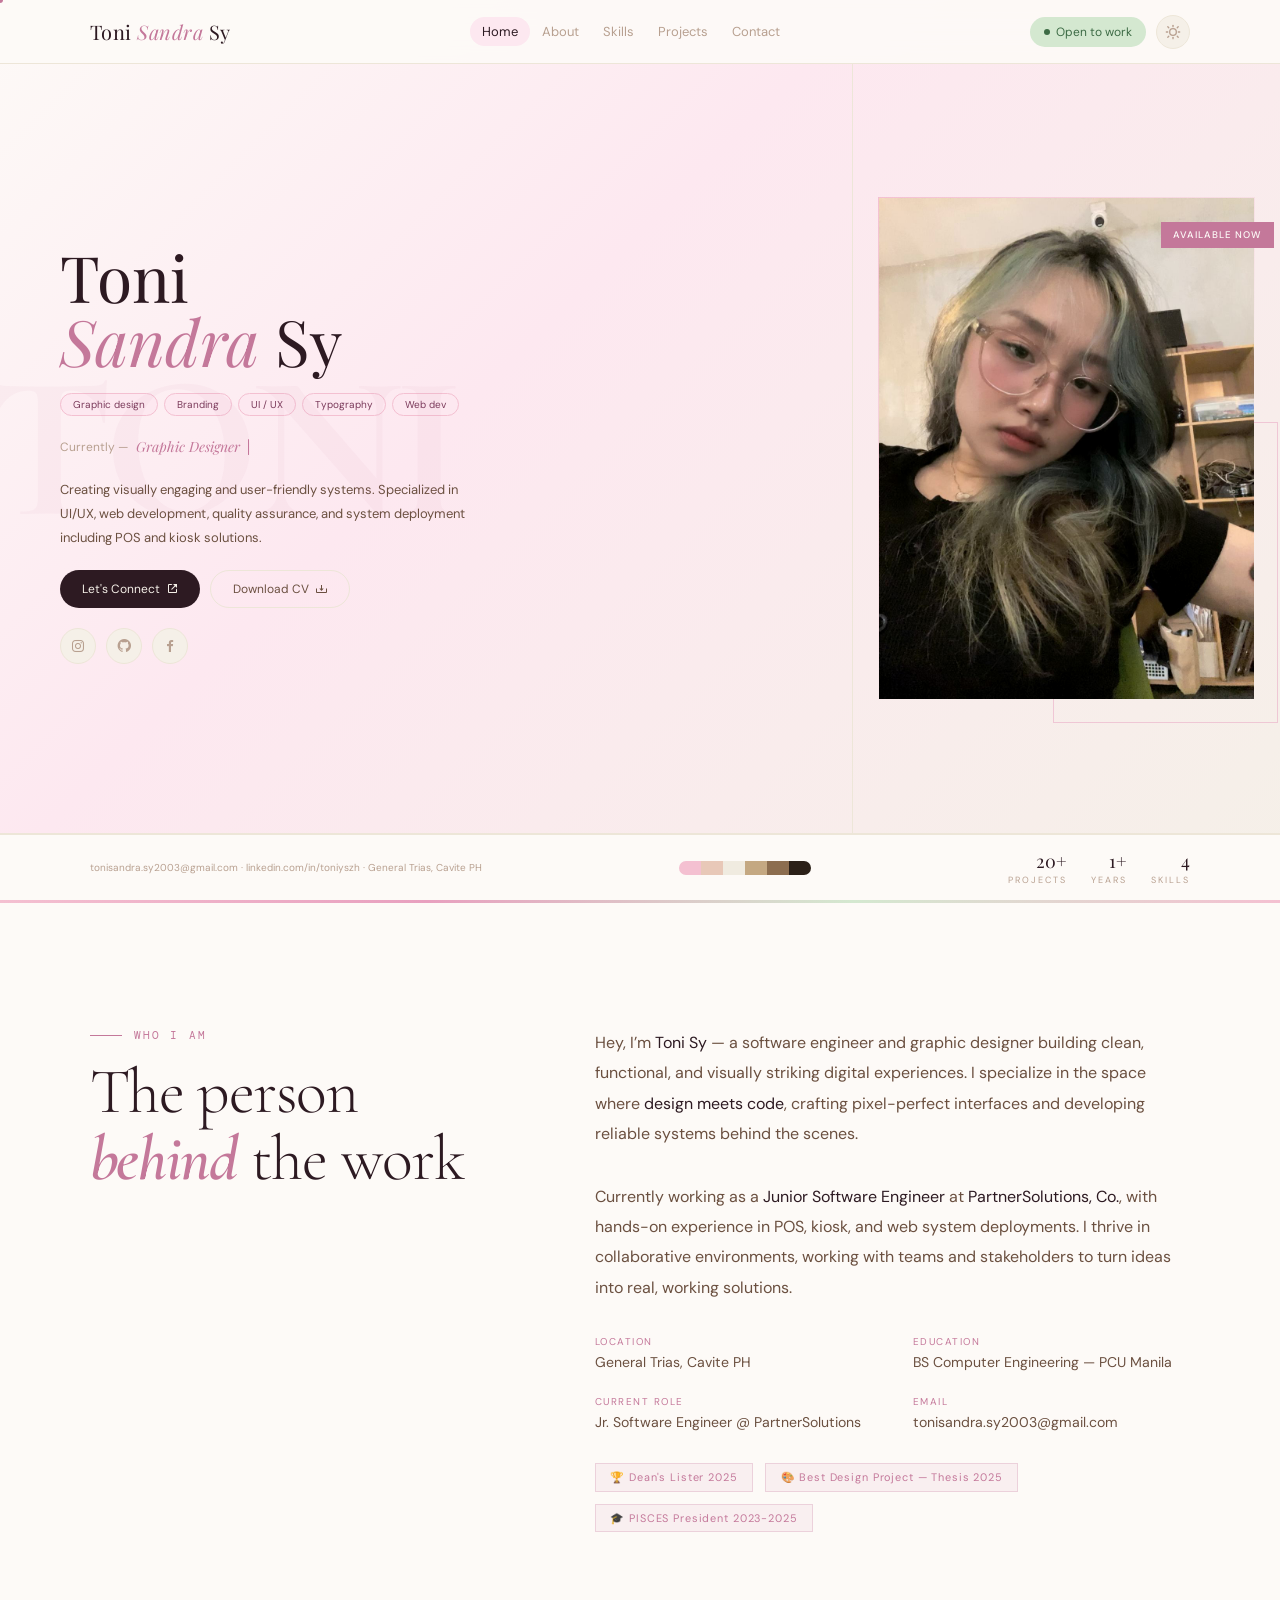
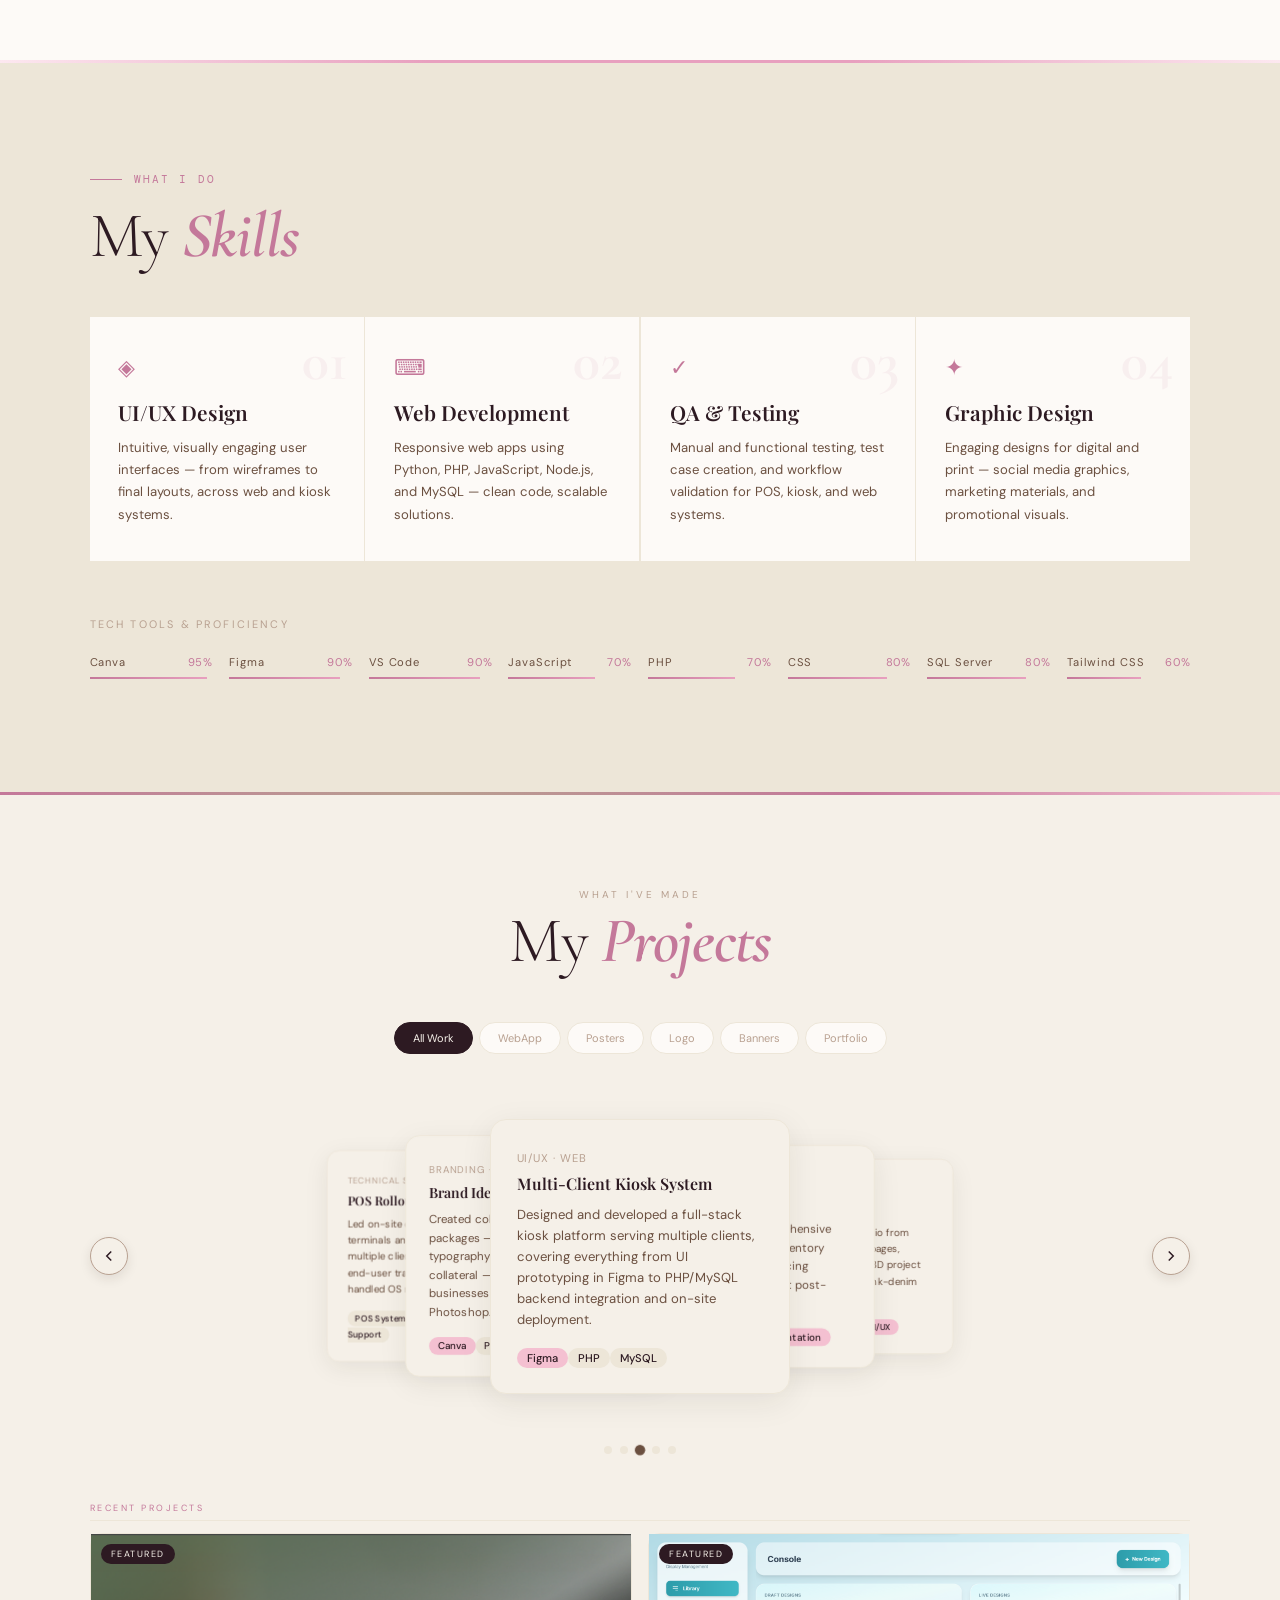
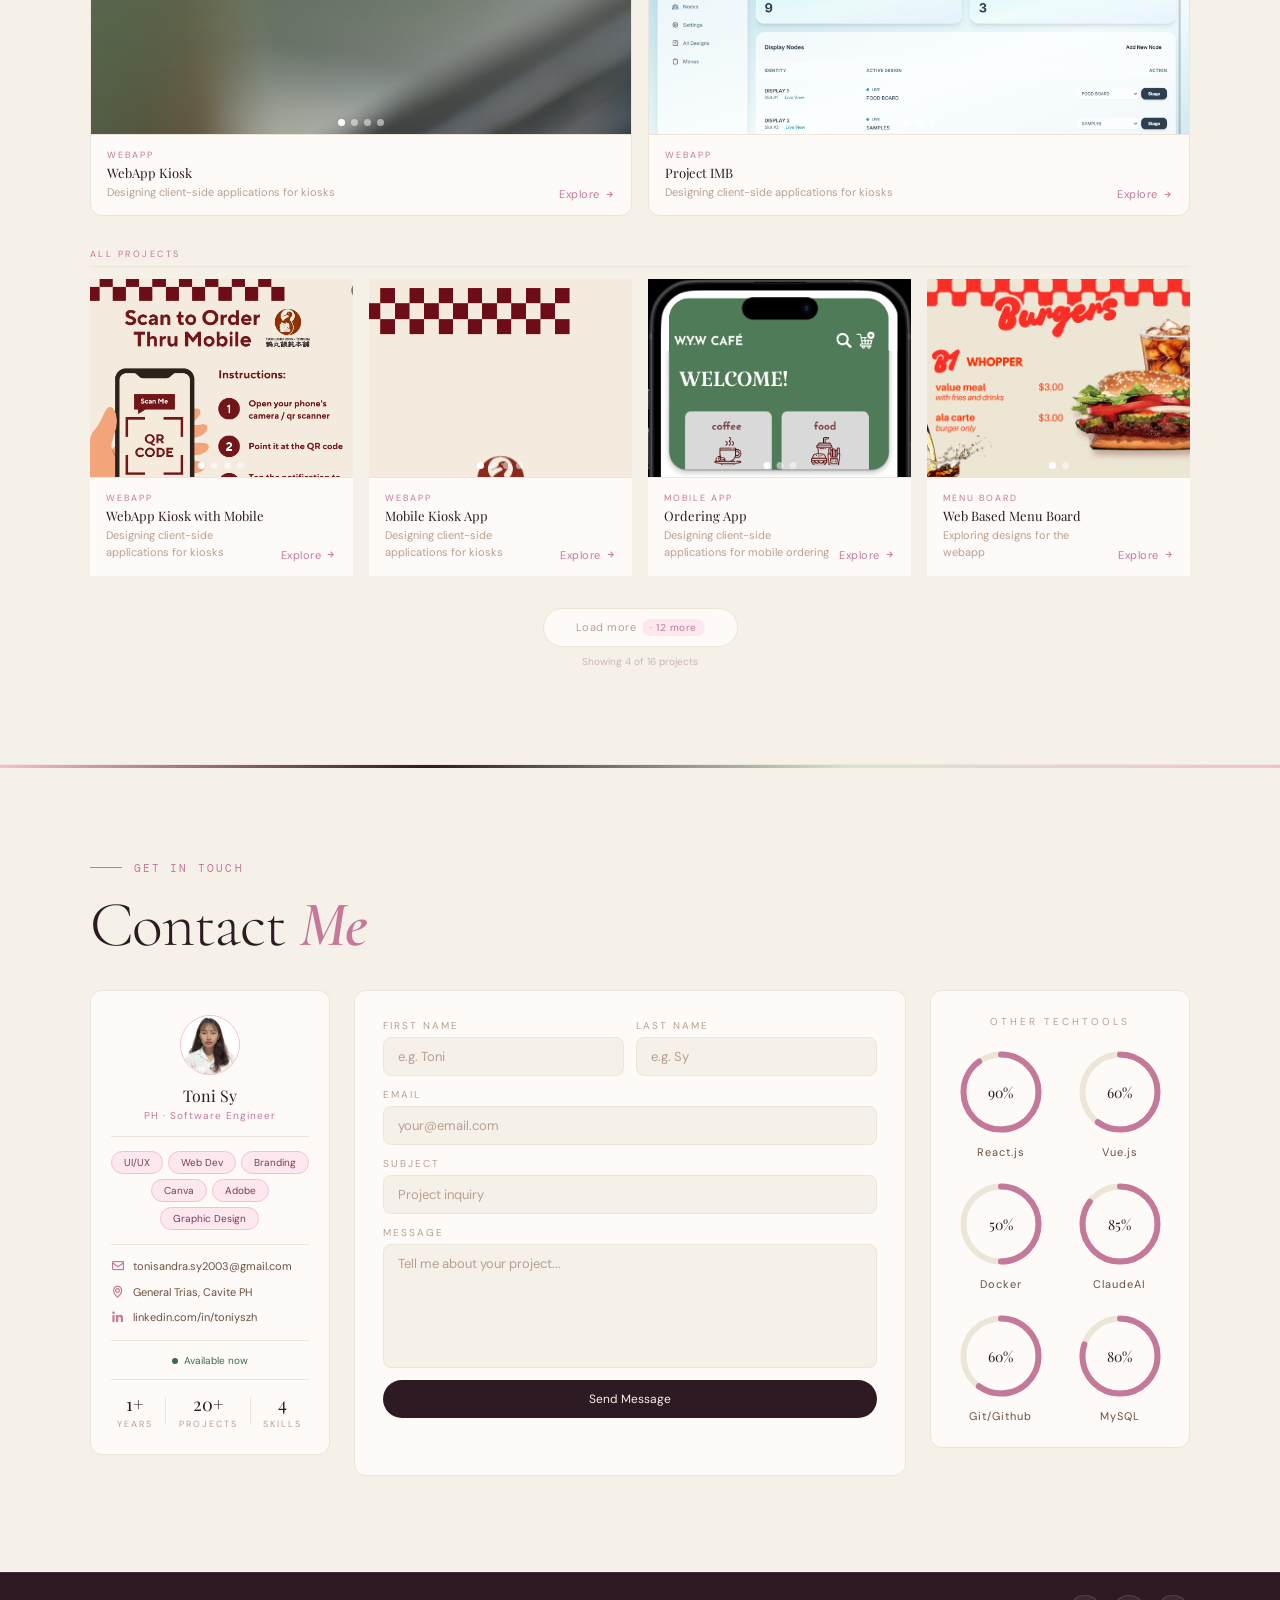
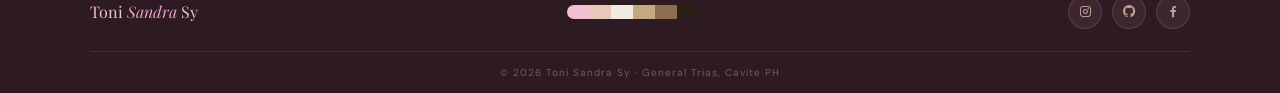
==== commit 8b73af81: "changes" ====
--- a/info.html
+++ b/info.html
@@ -4,7 +4,7 @@
     <meta charset="UTF-8" />
     <meta name="viewport" content="width=device-width, initial-scale=1.0" />
     <title>Toni Sandra Sy — Portfolio</title>
-    <link rel="stylesheet" href="style.css" />
+    <link rel="stylesheet" href="css/site.css" />
     <link
       href="https://fonts.googleapis.com/css2?family=Cormorant+Garamond:ital,wght@0,300;0,400;0,600;0,700;1,300;1,400;1,600&family=DM+Mono:wght@300;400;500&family=Outfit:wght@300;400;500&display=swap"
       rel="stylesheet"
@@ -1163,7 +1163,11 @@
 
         <!-- Form -->
         <div class="contact-form-wrap">
-          <form action="https://formspree.io/f/mwvagaey" method="POST">
+          <form
+            id="contactForm"
+            action="https://formspree.io/f/mwvagaey"
+            method="POST"
+          >
             <div class="form-row">
               <div class="form-group">
                 <label>First Name</label>
@@ -1211,6 +1215,8 @@
             </div>
 
             <button
+              id="contactSubmit"
+              type="submit"
               type="submit"
               class="btn-dark"
               style="
@@ -1222,6 +1228,7 @@
             >
               Send Message
             </button>
+            <p id="contactFormStatus" class="form-status" role="status" aria-live="polite"></p>
           </form>
         </div>
 
@@ -1372,6 +1379,6 @@
       src="https://cdn.jsdelivr.net/npm/swiper@10/swiper-bundle.min.js"
       defer
     ></script>
-    <script src="script.js" defer></script>
+    <script src="js/site.js" defer></script>
   </body>
 </html>
--- a/css/site.css
+++ b/css/site.css
@@ -0,0 +1,1615 @@
+@import url('https://fonts.googleapis.com/css2?family=Playfair+Display:ital,wght@0,400;0,500;1,400;1,500&family=DM+Sans:wght@300;400;500&display=swap');
+
+/* ════════════════════════════════════════════
+   RESET & BASE
+════════════════════════════════════════════ */
+*, *::before, *::after { box-sizing: border-box; margin: 0; padding: 0; }
+html { scroll-behavior: smooth; }
+a { text-decoration: none; color: inherit; }
+img { display: block; max-width: 100%; }
+
+/* ════════════════════════════════════════════
+   CSS VARIABLES
+════════════════════════════════════════════ */
+:root {
+  --ww:      #fdfaf7;
+  --blush:   #fde8f0;
+  --rose:    #f4c0d1;
+  --petal:   #e8a0bf;
+  --mauve:   #c4789a;
+  --drose:   #2d1a22;
+  --linen:   #f5f0e8;
+  --parch:   #ede6d8;
+  --tan:     #b8a090;
+  --bark:    #6b5040;
+  --soil:    #1e1410;
+  --sage:    #d4e8d0;
+  --sage-dk: #3d6b45;
+
+  --serif:        'Playfair Display', Georgia, serif;
+  --sans:         'DM Sans', sans-serif;
+  --font-display: 'Cormorant Garamond', serif;
+  --font-mono:    'DM Mono', monospace;
+
+  --radius:    12px;
+  --radius-sm: 8px;
+  --header-h:  64px;
+}
+
+/* ── DARK MODE ── */
+html.dark {
+  --ww:      #1a1014;
+  --blush:   #2d1a22;
+  --rose:    #7a3050;
+  --petal:   #c4789a;
+  --mauve:   #e8a0bf;
+  --drose:   #f0e8ec;
+  --linen:   #211420;
+  --parch:   #2e1e28;
+  --tan:     #c4a090;
+  --bark:    #d4b8a8;
+  --soil:    #f0e0d8;
+  --sage:    #1a2e20;
+  --sage-dk: #6db87a;
+}
+
+body {
+  font-family: var(--sans);
+  background: var(--ww);
+  color: var(--drose);
+  overflow-x: hidden;
+}
+
+/* ════════════════════════════════════════════
+   SHARED ATOMS
+════════════════════════════════════════════ */
+.eyebrow {
+  font-size: 10px;
+  letter-spacing: 3px;
+  text-transform: uppercase;
+  color: var(--tan);
+  font-family: var(--sans);
+}
+
+.tag {
+  display: inline-block;
+  background: var(--blush);
+  color: #7a3a5a;
+  border: 0.5px solid var(--rose);
+  font-size: 10px;
+  padding: 4px 12px;
+  border-radius: 20px;
+  font-family: var(--sans);
+  white-space: nowrap;
+}
+
+.btn-dark {
+  display: inline-flex;
+  align-items: center;
+  gap: 6px;
+  background: var(--drose);
+  color: var(--linen);
+  font-size: 12px;
+  padding: 11px 22px;
+  border-radius: 30px;
+  font-family: var(--sans);
+  cursor: pointer;
+  transition: opacity .2s;
+  white-space: nowrap;
+}
+.btn-dark:hover { opacity: .85; }
+
+.btn-light {
+  display: inline-flex;
+  align-items: center;
+  gap: 6px;
+  background: transparent;
+  color: var(--bark);
+  font-size: 12px;
+  padding: 10px 22px;
+  border-radius: 30px;
+  border: 0.5px solid var(--parch);
+  font-family: var(--sans);
+  cursor: pointer;
+  transition: border-color .2s, color .2s;
+  white-space: nowrap;
+}
+.btn-light:hover { border-color: var(--mauve); color: var(--mauve); }
+
+.btn-pill-green {
+  display: inline-flex;
+  align-items: center;
+  gap: 6px;
+  background: var(--sage);
+  color: var(--sage-dk);
+  font-size: 12px;
+  padding: 7px 14px;
+  border-radius: 20px;
+  font-family: var(--sans);
+  white-space: nowrap;
+  transition: opacity .2s;
+}
+.btn-pill-green:hover { opacity: .85; }
+
+.pill-dot {
+  width: 6px; height: 6px;
+  border-radius: 50%;
+  background: var(--sage-dk);
+  display: inline-block;
+  flex-shrink: 0;
+  animation: pulse-dot 2s ease-in-out infinite;
+}
+@keyframes pulse-dot {
+  0%,100% { opacity:1; transform:scale(1); }
+  50%      { opacity:.5; transform:scale(1.3); }
+}
+
+.link-arrow {
+  display: inline-flex;
+  align-items: center;
+  gap: 4px;
+  font-size: 11px;
+  color: var(--mauve);
+  font-family: var(--sans);
+  border-bottom: 0.5px solid var(--rose);
+  padding-bottom: 1px;
+  transition: color .2s;
+}
+.link-arrow:hover { color: var(--drose); }
+
+.palette-strip { display: flex; border-radius: 20px; overflow: hidden; flex-shrink: 0; }
+.ps { width: 22px; height: 14px; }
+
+.section-title {
+  font-family: var(--serif);
+  font-size: clamp(2rem, 4vw, 2.8rem);
+  font-weight: 400;
+  color: var(--drose);
+  line-height: 1.15;
+  margin-top: 6px;
+}
+.section-title em { font-style: italic; color: var(--mauve); }
+
+h2.section-title {
+  font-family: var(--font-display);
+  font-size: clamp(2.2rem, 5vw, 4rem);
+  font-weight: 300;
+  line-height: 1.05;
+  letter-spacing: -0.02em;
+  color: var(--drose);
+}
+h2.section-title em { font-style: italic; font-weight: 600; color: var(--mauve); }
+
+/* ════════════════════════════════════════════
+   OVERLAY
+════════════════════════════════════════════ */
+.overlay {
+  display: none;
+  position: fixed;
+  inset: 0;
+  background: rgba(29,10,18,0.5);
+  z-index: 90;
+  opacity: 0;
+  transition: opacity .3s;
+}
+body.menu-open .overlay { display: block; opacity: 1; }
+
+/* ════════════════════════════════════════════
+   CUSTOM CURSOR (desktop only)
+════════════════════════════════════════════ */
+.cursor-dot {
+  position: fixed;
+  width: 6px; height: 6px;
+  background: var(--mauve);
+  border-radius: 50%;
+  pointer-events: none;
+  z-index: 9999;
+  transform: translate(-50%, -50%);
+}
+.cursor-ring {
+  position: fixed;
+  width: 34px; height: 34px;
+  border: 1.5px solid rgba(196,120,154,0.6);
+  border-radius: 50%;
+  pointer-events: none;
+  z-index: 9998;
+  transform: translate(-50%, -50%);
+  transition: width .25s, height .25s, border-color .25s;
+}
+.cursor-ring.expand { width: 54px; height: 54px; border-color: rgba(196,120,154,0.3); }
+
+/* ════════════════════════════════════════════
+   HEADER
+════════════════════════════════════════════ */
+header {
+  position: fixed;
+  top: 0; left: 0; right: 0;
+  z-index: 100;
+  background: rgba(253,250,247,0.94);
+  backdrop-filter: blur(16px);
+  -webkit-backdrop-filter: blur(16px);
+  border-bottom: 0.5px solid var(--parch);
+  padding: 0 7%;
+  height: var(--header-h);
+  display: flex;
+  align-items: center;
+  justify-content: space-between;
+  gap: 1rem;
+}
+html.dark header {
+  background: rgba(26,16,20,0.94);
+}
+
+.logo {
+  font-family: var(--serif);
+  font-size: 20px;
+  font-weight: 400;
+  color: var(--drose);
+  letter-spacing: .5px;
+  flex-shrink: 0;
+}
+.logo em { font-style: italic; color: var(--mauve); }
+
+.navlist {
+  display: flex;
+  list-style: none;
+  gap: 0;
+}
+.navlist li a {
+  font-size: 13px;
+  color: var(--tan);
+  padding: 6px 12px;
+  border-radius: 20px;
+  transition: color .2s, background .2s;
+  font-family: var(--sans);
+  display: block;
+}
+.navlist li a:hover,
+.navlist li a.active { color: var(--drose); background: var(--blush); }
+
+.right-header {
+  display: flex;
+  align-items: center;
+  gap: 10px;
+  flex-shrink: 0;
+}
+
+.header-theme-btn {
+  width: 34px; height: 34px;
+  border-radius: 50%;
+  background: var(--linen);
+  border: 0.5px solid var(--parch);
+  display: flex; align-items: center; justify-content: center;
+  cursor: pointer;
+  transition: background .2s, border-color .2s;
+  flex-shrink: 0;
+}
+.header-theme-btn:hover { background: var(--blush); border-color: var(--rose); }
+.header-theme-btn svg { width: 16px; height: 16px; stroke: var(--tan); fill: none; stroke-width: 2; }
+#icon-moon { display: none; }
+html.dark #icon-sun  { display: none; }
+html.dark #icon-moon { display: block; }
+
+.menu-icon {
+  width: 28px; height: 28px;
+  cursor: pointer;
+  display: none;
+  flex-direction: column;
+  justify-content: center;
+  gap: 5px;
+  position: relative;
+}
+.menu-icon::before,
+.menu-icon::after {
+  content: '';
+  display: block;
+  width: 100%;
+  height: 2px;
+  background: var(--drose);
+  border-radius: 2px;
+  transition: .3s;
+}
+.menu-icon .bar {
+  display: block;
+  width: 100%;
+  height: 2px;
+  background: var(--drose);
+  border-radius: 2px;
+  transition: opacity .3s;
+}
+.menu-icon.active::before { transform: rotate(45deg) translate(5px, 5px); }
+.menu-icon.active::after  { transform: rotate(-45deg) translate(5px, -5px); }
+.menu-icon.active .bar    { opacity: 0; }
+
+/* ════════════════════════════════════════════
+   HOME — DESKTOP (≥900px)
+════════════════════════════════════════════ */
+.home {
+  padding-top: var(--header-h);
+  min-height: 100vh;
+  display: flex;
+  flex-direction: column;
+  background: linear-gradient(135deg, var(--ww) 0%, var(--blush) 40%, var(--linen) 100%);
+}
+
+.home-inner {
+  flex: 1;
+  display: grid;
+  grid-template-columns: minmax(0, 2fr) minmax(0, 1fr);
+  border-bottom: 0.5px solid var(--parch);
+  min-height: 0;
+}
+
+/* LEFT */
+.home-left {
+  padding: 60px 7% 48px;
+  border-right: 0.5px solid var(--parch);
+  display: flex;
+  flex-direction: column;
+  gap: 20px;
+  justify-content: center;
+  position: relative;
+  overflow: hidden;
+}
+
+.hero-bg-text {
+  position: absolute;
+  font-family: var(--font-display);
+  font-size: clamp(8rem, 16vw, 20rem);
+  font-weight: 700;
+  color: rgba(196,120,154,0.05);
+  top: 50%; left: -2%;
+  transform: translateY(-50%);
+  white-space: nowrap;
+  pointer-events: none;
+  letter-spacing: -0.04em;
+  line-height: 1;
+  user-select: none;
+}
+
+.home-name {
+  font-family: var(--serif);
+  font-size: clamp(2.8rem, 5vw, 5rem);
+  font-weight: 400;
+  line-height: 1.0;
+  color: var(--drose);
+}
+.home-name em { font-style: italic; color: var(--mauve); }
+
+.home-tags { display: flex; flex-wrap: wrap; gap: 6px; }
+
+.home-type {
+  display: flex;
+  align-items: center;
+  gap: 8px;
+  font-size: 12px;
+  color: var(--tan);
+  font-family: var(--sans);
+  min-height: 22px;
+}
+.type-label { flex-shrink: 0; }
+.type-text {
+  font-family: var(--serif);
+  font-size: 14px;
+  color: var(--mauve);
+  font-style: italic;
+}
+.cursor {
+  display: inline-block;
+  width: 1.5px; height: 16px;
+  background: var(--mauve);
+  border-radius: 1px;
+  vertical-align: middle;
+  animation: blink .7s step-end infinite;
+}
+@keyframes blink { 0%,100%{opacity:1} 50%{opacity:0} }
+
+.home-bio {
+  font-size: 13px;
+  color: var(--bark);
+  line-height: 1.85;
+  max-width: 420px;
+}
+
+.home-btns { display: flex; gap: 10px; flex-wrap: wrap; }
+
+.social-media { display: flex; gap: 10px; }
+.social-media a {
+  width: 36px; height: 36px;
+  border-radius: 50%;
+  background: var(--linen);
+  border: 0.5px solid var(--parch);
+  display: flex; align-items: center; justify-content: center;
+  font-size: 16px;
+  color: var(--tan);
+  transition: background .2s, color .2s, border-color .2s;
+}
+.social-media a:hover { background: var(--blush); border-color: var(--rose); color: var(--drose); }
+
+/* RIGHT — hero image */
+.hero-right {
+  display: flex;
+  align-items: center;
+  justify-content: center;
+  padding: 40px 6%;
+  overflow: hidden;
+}
+
+.hero-img-wrap {
+  position: relative;
+  width: 100%;
+  max-width: 380px;
+}
+.hero-img-wrap::before {
+  content: '';
+  position: absolute;
+  inset: -1px;
+  background: linear-gradient(135deg, var(--rose) 0%, transparent 60%);
+  z-index: -1;
+}
+.hero-img-wrap::after {
+  content: '';
+  position: absolute;
+  bottom: -1.5rem; right: -1.5rem;
+  width: 60%; height: 60%;
+  border: 1px solid var(--petal);
+  z-index: -2;
+  opacity: 0.5;
+}
+.hero-img-wrap img {
+  width: 100%;
+  aspect-ratio: 3/4;
+  object-fit: cover;
+  display: block;
+  filter: grayscale(10%) contrast(1.02) saturate(0.95);
+}
+
+.hero-badge {
+  position: absolute;
+  top: 1.5rem; right: -1.2rem;
+  background: var(--mauve);
+  color: var(--ww);
+  font-family: var(--sans);
+  font-size: 0.6rem;
+  letter-spacing: 0.1em;
+  text-transform: uppercase;
+  padding: 0.4rem 0.8rem;
+  font-weight: 500;
+  white-space: nowrap;
+}
+
+.hero-img-entrance { animation: imgIn 1.2s cubic-bezier(0.4,0,0.2,1) 0.5s forwards; opacity: 0; }
+@keyframes imgIn { from{opacity:0;transform:scale(1.04)} to{opacity:1;transform:scale(1)} }
+
+/* Home footer strip */
+.home-foot {
+  padding: 14px 7%;
+  background: var(--ww);
+  display: flex;
+  align-items: center;
+  justify-content: space-between;
+  gap: 16px;
+  border-top: 0.5px solid var(--parch);
+  flex-wrap: wrap;
+}
+.home-foot-contact { font-size: 10px; color: var(--tan); font-family: var(--sans); }
+.home-stats { display: flex; gap: 24px; flex-shrink: 0; }
+.hstat { text-align: right; }
+.hstat-val { font-family: var(--serif); font-size: 18px; color: var(--drose); }
+.hstat-key { font-size: 9px; letter-spacing: 2px; text-transform: uppercase; color: var(--tan); font-family: var(--sans); margin-top: 1px; }
+
+/* ════════════════════════════════════════════
+   ABOUT
+════════════════════════════════════════════ */
+#about {
+  padding: 8rem 7%;
+  display: grid;
+  grid-template-columns: 1fr 1.4fr;
+  gap: 5rem;
+  align-items: start;
+  background: var(--ww);
+  position: relative;
+}
+#about::before {
+  content: '';
+  position: absolute;
+  top: 0; left: 0; right: 0;
+  height: 3px;
+  background: linear-gradient(90deg, var(--rose), var(--petal), var(--sage), var(--rose));
+}
+
+.section-label {
+  font-family: var(--font-mono, monospace);
+  font-size: 0.68rem;
+  letter-spacing: 0.2em;
+  text-transform: uppercase;
+  color: var(--mauve);
+  margin-bottom: 1rem;
+  display: flex; align-items: center; gap: 0.75rem;
+}
+.section-label::before {
+  content: '';
+  width: 2rem; height: 1px;
+  background: var(--mauve);
+  display: inline-block;
+  flex-shrink: 0;
+}
+
+.about-bio {
+  font-size: 1rem;
+  line-height: 1.9;
+  color: var(--bark);
+  margin-bottom: 2rem;
+}
+.about-bio strong { color: var(--drose); font-weight: 400; }
+
+.about-grid {
+  display: grid;
+  grid-template-columns: 1fr 1fr;
+  gap: 1.5rem 2.5rem;
+  margin-top: 2rem;
+}
+.about-item-label {
+  font-size: 0.62rem;
+  letter-spacing: 0.15em;
+  text-transform: uppercase;
+  color: var(--mauve);
+  margin-bottom: 0.3rem;
+  font-family: var(--sans);
+}
+.about-item-value { font-size: 0.88rem; color: var(--bark); }
+
+.awards-row {
+  display: flex; flex-wrap: wrap; gap: 0.75rem;
+  margin-top: 2rem;
+}
+.award-tag {
+  background: rgba(196,120,154,0.08);
+  border: 1px solid rgba(196,120,154,0.25);
+  color: var(--mauve);
+  font-size: 0.68rem;
+  letter-spacing: 0.08em;
+  padding: 0.4rem 0.9rem;
+  font-family: var(--sans);
+}
+
+/* ════════════════════════════════════════════
+   SKILLS / SERVICES
+════════════════════════════════════════════ */
+#services {
+  padding: 7rem 7%;
+  background: var(--parch);
+  position: relative;
+}
+#services::before {
+  content: '';
+  position: absolute;
+  top: 0; left: 0; right: 0;
+  height: 3px;
+  background: linear-gradient(90deg, var(--blush), var(--petal), var(--petal), var(--blush));
+}
+
+.skills-header {
+  display: flex;
+  justify-content: space-between;
+  align-items: flex-end;
+  margin-bottom: 3rem;
+}
+
+.skills-grid {
+  display: grid;
+  grid-template-columns: repeat(4, 1fr);
+  gap: 1.5px;
+  background: var(--parch);
+}
+
+.skill-card {
+  background: var(--ww);
+  padding: 2.2rem 1.8rem;
+  position: relative;
+  overflow: hidden;
+  transition: all 0.4s ease;
+}
+.skill-card::before {
+  content: '';
+  position: absolute;
+  top: 0; left: 0;
+  width: 3px; height: 0;
+  background: var(--mauve);
+  transition: height 0.4s ease;
+}
+.skill-card:hover::before { height: 100%; }
+.skill-card:hover { background: rgba(196,120,154,0.05); }
+
+.skill-num {
+  font-family: var(--font-display);
+  font-size: 3.5rem;
+  font-weight: 700;
+  color: rgba(196,120,154,0.08);
+  position: absolute;
+  top: 1rem; right: 1rem;
+  line-height: 1;
+}
+.skill-icon {
+  font-size: 1.4rem;
+  margin-bottom: 1rem;
+  display: block;
+  color: var(--mauve);
+}
+.skill-name {
+  font-family: var(--serif);
+  font-size: 1.3rem;
+  font-weight: 600;
+  margin-bottom: 0.7rem;
+  color: var(--drose);
+}
+.skill-desc {
+  font-size: 0.82rem;
+  line-height: 1.7;
+  color: var(--bark);
+}
+
+.tools-section { margin-top: 3.5rem; }
+.tools-title {
+  font-size: 0.68rem;
+  letter-spacing: 0.2em;
+  text-transform: uppercase;
+  color: var(--tan);
+  margin-bottom: 1.5rem;
+  font-family: var(--sans);
+}
+.tools-list { display: flex; flex-wrap: wrap; gap: 1rem; }
+.tool-item {
+  display: flex; flex-direction: column; gap: 0.5rem;
+  min-width: 120px;
+  flex: 1 1 120px;
+}
+.tool-name {
+  font-size: 0.7rem;
+  letter-spacing: 0.08em;
+  color: var(--bark);
+  display: flex; justify-content: space-between;
+  font-family: var(--sans);
+}
+.tool-name span { color: var(--mauve); }
+.tool-bar { height: 2px; background: var(--parch); position: relative; }
+.tool-bar-fill {
+  position: absolute; top: 0; left: 0; height: 100%;
+  background: linear-gradient(90deg, var(--mauve), var(--petal));
+  width: 0;
+  transition: width 1.2s cubic-bezier(0.4,0,0.2,1);
+}
+
+/* ════════════════════════════════════════════
+   PORTFOLIO
+════════════════════════════════════════════ */
+.portfolio {
+  padding: 6rem 7%;
+  background: var(--linen);
+  border-top: 0.5px solid var(--parch);
+  position: relative;
+}
+.portfolio::before {
+  content: '';
+  position: absolute;
+  top: 0; left: 0; right: 0;
+  height: 3px;
+  background: linear-gradient(90deg, var(--mauve), var(--tan), var(--mauve), var(--rose));
+}
+.portfolio-header {
+  display: flex;
+  align-items: center;
+  margin-bottom: 3rem;
+  flex-direction: column;
+}
+
+.sect-label {
+  font-size: 9px;
+  letter-spacing: 2.5px;
+  text-transform: uppercase;
+  color: var(--mauve);
+  font-family: var(--sans);
+  margin-bottom: 12px;
+  padding-bottom: 6px;
+  border-bottom: 0.5px solid var(--parch);
+}
+
+.portfolio-featured {
+  display: grid;
+  grid-template-columns: 1fr 1fr;
+  gap: 16px;
+  margin-bottom: 2rem;
+}
+
+.portfolio-featured .pbox {
+  border-radius: var(--radius);
+  border: 0.5px solid var(--parch);
+}
+
+.portfolio-featured .pbox-carousel {
+  aspect-ratio: unset;
+  height: 200px;
+}
+
+.feat-badge {
+  position: absolute;
+  top: 10px;
+  left: 10px;
+  background: var(--drose);
+  color: var(--linen);
+  font-size: 9px;
+  letter-spacing: 1.5px;
+  text-transform: uppercase;
+  padding: 4px 10px;
+  border-radius: 20px;
+  font-family: var(--sans);
+  z-index: 2;
+  pointer-events: none;
+}
+
+.filter-row {
+  display: flex;
+  gap: 6px;
+  flex-wrap: wrap;
+  margin-bottom: 2rem;
+  justify-content: center;
+}
+.filter-btn {
+  background: var(--ww);
+  border: 0.5px solid var(--parch);
+  padding: 8px 18px;
+  border-radius: 20px;
+  font-size: 11px;
+  color: var(--tan);
+  cursor: pointer;
+  font-family: var(--sans);
+  transition: all .2s;
+}
+.filter-btn:hover, .filter-btn.active {
+  background: var(--drose);
+  border-color: var(--drose);
+  color: var(--linen);
+}
+
+.portfolio-gallery {
+  display: grid;
+  grid-template-columns: repeat(auto-fill, minmax(240px, 1fr));
+  gap: 16px;
+  align-items: start;
+}
+
+.pbox {
+  background: var(--ww);
+  display: flex;
+  flex-direction: column;
+  transition: background .2s;
+  position: relative;
+}
+.pbox:hover { background: var(--blush); }
+.pbox.hidden { display: none; }
+
+.pbox-carousel, .pbox-img {
+  width: 100%;
+  aspect-ratio: 4/3;
+  overflow: hidden;
+  position: relative;
+}
+.pbox-carousel img, .pbox-img img {
+  width: 100%; height: 100%;
+  object-fit: cover;
+  display: block;
+  transition: transform .4s ease;
+}
+.pbox:hover .pbox-img img,
+.pbox:hover .pbox-carousel img { transform: scale(1.05); }
+
+.pbox-slides { display: flex; transition: transform 0.5s ease; }
+.pbox-slide { min-width: 100%; }
+.pbox-slide img { width: 100%; height: 100%; object-fit: cover; }
+
+.pbox-dots {
+  position: absolute;
+  bottom: 8px; left: 50%;
+  transform: translateX(-50%);
+  display: flex; gap: 6px;
+}
+.pbox-dot {
+  width: 7px; height: 7px;
+  border-radius: 50%;
+  background: rgba(255,255,255,0.5);
+  cursor: pointer;
+  transition: background .3s;
+}
+.pbox-dot.active { background: #fff; }
+
+.pbox-gallery-anchor {
+    position: absolute;
+    top: 0; left: 0;
+    width: 1px; height: 1px;
+    opacity: 0;
+    pointer-events: none;
+    overflow: visible;
+}
+
+.pbox-gallery-group {
+    position: absolute;
+    width: 0;
+    height: 0;
+    overflow: hidden;
+    visibility: hidden;
+    pointer-events: none;
+}
+
+.pbox-info {
+  padding: 14px 16px;
+  display: flex;
+  justify-content: space-between;
+  align-items: flex-end;
+  gap: 8px;
+  border-top: 0.5px solid var(--parch);
+}
+.pbox-info > div:first-child { flex: 1; min-width: 0; }
+.pbox-cat { font-size: 9px; letter-spacing: 2px; text-transform: uppercase; color: var(--mauve); font-family: var(--sans); margin-bottom: 3px; }
+.pbox-name { font-family: var(--serif); font-size: 13px; color: var(--drose); font-weight: 400; }
+.pbox-desc {
+  font-size: 11px; color: var(--tan); line-height: 1.6; margin-top: 3px;
+  font-family: var(--sans);
+  display: -webkit-box;
+  -webkit-line-clamp: 2;
+  -webkit-box-orient: vertical;
+  overflow: hidden;
+}
+
+.pbox-explore-btn {
+    display: inline-flex;
+    align-items: center;
+    gap: 4px;
+    background: none;
+    border: none;
+    padding: 0;
+    font-family: var(--sans);
+    font-size: 11px;
+    color: var(--mauve);
+    cursor: pointer;
+    letter-spacing: 0.5px;
+    transition: color .2s, gap .2s;
+}
+
+.pbox-explore-btn:hover {
+    color: var(--drose);
+    gap: 8px;
+}
+
+.pbox-explore-btn:hover i {
+    transform: translateX(3px);
+}
+
+#customLB {
+    display: none;
+    position: fixed;
+    inset: 0;
+    z-index: 9999;
+    align-items: center;
+    justify-content: center;
+}
+#customLB.active { display: flex; }
+
+#customLB-bg {
+    position: absolute;
+    inset: 0;
+    background: rgba(0,0,0,0.92);
+}
+#customLB-img-wrap {
+    position: relative;
+    z-index: 1;
+    max-width: 90vw;
+    max-height: 90vh;
+    display: flex;
+    align-items: center;
+    justify-content: center;
+}
+#customLB-img {
+    max-width: 90vw;
+    max-height: 85vh;
+    object-fit: contain;
+    border-radius: 6px;
+}
+#customLB-close {
+    position: absolute;
+    top: 16px; right: 20px;
+    z-index: 2;
+    background: none;
+    border: none;
+    color: #fff;
+    font-size: 24px;
+    cursor: pointer;
+    line-height: 1;
+}
+#customLB-prev, #customLB-next {
+    position: absolute;
+    top: 50%; transform: translateY(-50%);
+    z-index: 2;
+    background: rgba(255,255,255,0.15);
+    border: none;
+    color: #fff;
+    font-size: 22px;
+    width: 44px; height: 44px;
+    border-radius: 50%;
+    cursor: pointer;
+    display: flex;
+    align-items: center;
+    justify-content: center;
+    transition: background .2s;
+}
+#customLB-prev:hover, #customLB-next:hover { background: rgba(255,255,255,0.3); }
+#customLB-prev { left: 16px; }
+#customLB-next { right: 16px; }
+#customLB-counter {
+    position: absolute;
+    bottom: 16px; left: 50%;
+    transform: translateX(-50%);
+    color: rgba(255,255,255,0.7);
+    font-size: 13px;
+    z-index: 2;
+}
+.pbox-link { font-size: 11px; flex-shrink: 0; }
+
+.load-more-wrap {
+  display: none;
+  flex-direction: column;
+  align-items: center;
+  gap: 8px;
+  margin-top: 2rem;
+}
+
+.load-more-btn {
+  background: var(--ww);
+  border: 0.5px solid var(--parch);
+  padding: 10px 32px;
+  border-radius: 20px;
+  font-size: 11px;
+  color: var(--tan);
+  cursor: pointer;
+  font-family: var(--sans);
+  letter-spacing: 0.5px;
+  transition: all .2s;
+  display: flex;
+  align-items: center;
+  gap: 6px;
+}
+
+.load-more-btn:hover {
+  background: var(--blush);
+  border-color: var(--rose);
+  color: var(--drose);
+}
+
+.load-more-count {
+  background: var(--blush);
+  color: var(--mauve);
+  font-size: 10px;
+  padding: 2px 8px;
+  border-radius: 20px;
+  font-family: var(--sans);
+}
+
+.load-more-note {
+  font-size: 10px;
+  color: var(--tan);
+  font-family: var(--sans);
+  opacity: 0.7;
+}
+
+.load-less-btn {
+  background: var(--ww);
+  border: 0.5px solid var(--parch);
+  padding: 10px 32px;
+  border-radius: 20px;
+  font-size: 11px;
+  color: var(--tan);
+  cursor: pointer;
+  font-family: var(--sans);
+  letter-spacing: 0.5px;
+  transition: all .2s;
+  display: flex;
+  align-items: center;
+  gap: 6px;
+}
+
+.load-less-btn:hover {
+  background: var(--blush);
+  border-color: var(--rose);
+  color: var(--drose);
+}
+
+@media (max-width: 768px) {
+  .load-more-wrap {
+    display: flex;
+  }
+}
+
+/* PROJECT CAROUSEL */
+.project-carousel-wrap {
+  position: relative;
+  width: 100%;
+  margin-bottom: 3rem;
+}
+.carousel-scene {
+  position: relative;
+  display: flex;
+  align-items: center;
+  justify-content: center;
+  width: 100%;
+  height: 340px;
+  perspective: 1000px;
+}
+.p6-card-container {
+  position: absolute;
+  width: 300px;
+  transition: transform .45s ease, opacity .45s ease;
+  transform:
+    translateX(calc(var(--offset) * 320px))
+    scale(calc(1 - var(--abs-offset) * 0.25))
+    translateZ(calc(var(--abs-offset) * -120px));
+  z-index: calc(10 - var(--abs-offset) * 10);
+}
+.p6-card {
+  background: var(--linen);
+  border: 1px solid var(--parch);
+  border-radius: 16px;
+  padding: 1.6rem;
+  box-shadow: 0 8px 32px rgba(43,32,24,0.08);
+}
+.p6-card h2 { font-size: 1rem; font-weight: 600; margin: 0.4rem 0 0.6rem; color: var(--drose); font-family: var(--serif); }
+.p6-card p { font-size: 0.82rem; line-height: 1.6; color: var(--bark); margin-bottom: 1rem; }
+.p6-card-tag { font-size: 0.7rem; letter-spacing: 0.08em; text-transform: uppercase; color: var(--tan); font-family: var(--sans); }
+.p6-pill { font-size: 0.7rem; padding: 3px 10px; border-radius: 99px; font-weight: 500; font-family: var(--sans); }
+.p6-pill.pink { background: var(--rose); color: var(--drose); }
+.p6-pill.blue { background: var(--parch); color: var(--drose); }
+
+.p6-nav {
+  position: absolute;
+  top: 50%; transform: translateY(-50%);
+  z-index: 20;
+  background: var(--linen);
+  border: 1px solid var(--tan);
+  border-radius: 50%;
+  width: 38px; height: 38px;
+  display: flex; align-items: center; justify-content: center;
+  cursor: pointer;
+  box-shadow: 0 4px 12px rgba(43,32,24,0.1);
+  transition: background .2s;
+}
+.p6-nav:hover { background: var(--parch); }
+.p6-nav.left { left: 0; }
+.p6-nav.right { right: 0; }
+.p6-nav svg { width: 18px; height: 18px; stroke: var(--drose); stroke-width: 2; fill: none; }
+.p6-dots { display: flex; justify-content: center; gap: 8px; margin-top: 1.2rem; }
+.p6-dot { width: 8px; height: 8px; border-radius: 50%; background: var(--parch); border: none; cursor: pointer; transition: background .3s, transform .3s; }
+.p6-dot.active { background: var(--bark); transform: scale(1.3); }
+
+/* ════════════════════════════════════════════
+   CONTACT
+════════════════════════════════════════════ */
+.contact {
+  padding: 6rem 7%;
+  background: var(--linen);
+  border-top: 0.5px solid var(--parch);
+  position: relative;
+}
+.contact::before {
+  content: '';
+  position: absolute;
+  top: 0; left: 0; right: 0;
+  height: 3px;
+  background: linear-gradient(90deg, var(--rose), var(--drose), var(--sage), var(--rose));
+}
+.contact-grid {
+  display: grid;
+  grid-template-columns: 240px 1fr 260px;
+  gap: 1.5rem;
+  align-items: start;
+  margin-top: 2rem;
+}
+
+/* contact card */
+.contact-card {
+  background: var(--ww);
+  border: 0.5px solid var(--parch);
+  border-radius: var(--radius);
+  padding: 24px 20px;
+  cursor: pointer;
+  transition: border-color .2s;
+}
+.contact-card:hover { border-color: var(--rose); }
+.cc-avatar { width: 60px; height: 60px; border-radius: 50%; background: var(--blush); border: 0.5px solid var(--rose); display: flex; align-items: center; justify-content: center; margin: 0 auto 10px; overflow: hidden; }
+.cc-avatar img { width: 100%; height: 100%; object-fit: cover; }
+.cc-name { text-align: center; font-family: var(--serif); font-size: 16px; color: var(--drose); }
+.cc-role { text-align: center; font-size: 10px; color: var(--mauve); letter-spacing: 1px; font-family: var(--sans); margin-top: 3px; }
+.cc-divider { height: 0.5px; background: var(--parch); margin: 14px 0; }
+.cc-tags { display: flex; flex-wrap: wrap; gap: 5px; justify-content: center; }
+.cc-links { display: flex; flex-direction: column; gap: 9px; }
+.cc-link { display: flex; align-items: flex-start; gap: 8px; font-size: 11px; color: var(--bark); font-family: var(--sans); line-height: 1.5; }
+.cc-link i { color: var(--mauve); font-size: 14px; flex-shrink: 0; margin-top: 1px; }
+.cc-status { display: flex; align-items: center; gap: 6px; justify-content: center; font-size: 10px; color: var(--sage-dk); font-family: var(--sans); }
+.cc-stats { display: flex; justify-content: space-around; align-items: center; margin-top: 12px; padding-top: 12px; border-top: 0.5px solid var(--parch); }
+.cc-stat { text-align: center; }
+.cc-stat-val { font-family: var(--serif); font-size: 18px; color: var(--drose); }
+.cc-stat-key { font-size: 9px; letter-spacing: 2px; text-transform: uppercase; color: var(--tan); font-family: var(--sans); margin-top: 2px; }
+.cc-stat-div { width: 0.5px; height: 28px; background: var(--parch); }
+
+/* BIZ CARD OVERLAY */
+.biz-overlay {
+  position: fixed; inset: 0; z-index: 999;
+  background: rgba(10,5,8,0.65);
+  backdrop-filter: blur(8px);
+  -webkit-backdrop-filter: blur(8px);
+  display: flex; align-items: center; justify-content: center;
+  opacity: 0; pointer-events: none;
+  transition: opacity 0.35s ease;
+  padding: 20px;
+}
+.biz-overlay.visible { opacity: 1; pointer-events: auto; }
+.biz-card {
+  position: relative;
+  width: 100%; max-width: 440px;
+  padding: 48px 42px;
+  border-radius: 20px;
+  box-shadow: 0 40px 80px rgba(0,0,0,0.6), inset 0 0 0 1px rgba(255,255,255,0.07);
+  overflow: hidden;
+  cursor: pointer;
+  background: #1e0e16;
+}
+.biz-card::after {
+  content: "";
+  position: absolute; inset: 0;
+  background-image: url("data:image/svg+xml,%3Csvg xmlns='http://www.w3.org/2000/svg' viewBox='0 0 200 200'%3E%3Cfilter id='n'%3E%3CfeTurbulence type='fractalNoise' baseFrequency='.8' numOctaves='4'/%3E%3C/filter%3E%3Crect width='100%25' height='100%25' filter='url(%23n)' opacity='.07'/%3E%3C/svg%3E");
+  mix-blend-mode: overlay;
+  pointer-events: none;
+  z-index: 0;
+}
+.biz-color-splash {
+  position: absolute;
+  top: -60px; right: -60px;
+  width: 200px; height: 200px;
+  background: radial-gradient(circle at 30% 30%, #f4c0d1, #c4a882 60%, transparent 70%);
+  opacity: 0.3;
+  filter: blur(55px);
+  pointer-events: none;
+  mix-blend-mode: screen;
+  z-index: 0;
+}
+.biz-name-block { position: relative; z-index: 1; }
+.biz-name-line { font-size: 48px; font-weight: 900; line-height: 0.95; letter-spacing: -1.5px; font-family: var(--sans); }
+.biz-name-line span {
+  display: block;
+  background: linear-gradient(120deg, #fde8f0, #f4c0d1, #c4a882, #fde8f0);
+  -webkit-background-clip: text;
+  -webkit-text-fill-color: transparent;
+  background-clip: text;
+}
+.biz-role { margin-top: 12px; font-size: 12px; letter-spacing: 4px; text-transform: uppercase; color: rgba(244,192,209,0.6); font-family: var(--sans); position: relative; z-index: 1; }
+.biz-divider { margin: 30px 0 16px; height: 1px; background: linear-gradient(to right, transparent, rgba(244,192,209,0.5), transparent); position: relative; z-index: 1; }
+.biz-accent-dot { width: 6px; height: 6px; margin: 0 auto 20px; border-radius: 50%; background: linear-gradient(135deg, #f4c0d1, #c4a882); opacity: 0.75; position: relative; z-index: 1; }
+.biz-info-new { display: grid; gap: 16px; position: relative; z-index: 1; }
+.biz-item { display: flex; align-items: center; gap: 14px; font-size: 13px; color: rgba(244,192,209,0.65); font-family: var(--sans); }
+.biz-icon { width: 14px; height: 14px; flex-shrink: 0; fill: none; stroke: url(#biz-accent-gradient); stroke-width: 1.5; stroke-linecap: round; stroke-linejoin: round; }
+.biz-watermark { position: absolute; bottom: -30px; right: -16px; font-size: 130px; font-weight: 900; font-family: var(--sans); letter-spacing: -8px; color: rgba(255,255,255,0.03); transform: rotate(-8deg); pointer-events: none; mix-blend-mode: overlay; z-index: 0; }
+
+/* form */
+.contact-form-wrap {
+  background: var(--ww);
+  border: 0.5px solid var(--parch);
+  border-radius: var(--radius);
+  padding: 28px;
+}
+.form-row { display: grid; grid-template-columns: 1fr 1fr; gap: 12px; }
+.form-group { display: flex; flex-direction: column; gap: 5px; margin-bottom: 12px; }
+.form-group label { font-size: 10px; letter-spacing: 2px; text-transform: uppercase; color: var(--tan); font-family: var(--sans); }
+.form-group input, .form-group textarea {
+  background: var(--linen);
+  border: 0.5px solid var(--parch);
+  border-radius: var(--radius-sm);
+  padding: 10px 14px;
+  font-size: 13px;
+  color: var(--drose);
+  font-family: var(--sans);
+  outline: none;
+  transition: border-color .2s;
+  width: 100%;
+  resize: none;
+}
+.form-group input:focus, .form-group textarea:focus { border-color: var(--mauve); }
+.form-group input::placeholder, .form-group textarea::placeholder { color: var(--tan); }
+.form-status { min-height: 1.4em; margin-top: 12px; font-size: 12px; color: var(--sage-dk); }
+.form-status.error { color: #a33f55; }
+
+/* skills circles */
+.skills-wrap {
+  background: var(--ww);
+  border: 0.5px solid var(--parch);
+  border-radius: var(--radius);
+  padding: 24px 20px;
+}
+.skills-circles { display: grid; grid-template-columns: 1fr 1fr; gap: 20px; }
+.skill-circle { display: flex; flex-direction: column; align-items: center; gap: 8px; }
+.sc-ring { position: relative; width: 90px; height: 90px; }
+.sc-ring svg { width: 100%; height: 100%; transform: rotate(-90deg); }
+.sc-bg { fill: none; stroke: var(--parch); stroke-width: 8; }
+.sc-fill { fill: none; stroke: var(--mauve); stroke-width: 8; stroke-linecap: round; stroke-dasharray: 314; stroke-dashoffset: 314; transition: stroke-dashoffset 1.2s ease .2s; }
+.sc-fill.animated { stroke-dashoffset: calc(314 - (314 * var(--pct) / 100)); }
+.sc-label { position: absolute; inset: 0; display: flex; align-items: center; justify-content: center; font-family: var(--serif); font-size: 14px; color: var(--drose); }
+.sc-name { font-size: 11px; color: var(--bark); font-family: var(--sans); letter-spacing: 1px; }
+
+/* ════════════════════════════════════════════
+   FOOTER
+════════════════════════════════════════════ */
+.site-footer {
+  background: var(--drose);
+  padding: 0 7%;
+  border-top: 0.5px solid rgba(244,192,209,0.1);
+}
+html.dark .site-footer { background: var(--linen); }
+.footer-inner {
+  padding: 22px 0;
+  display: flex;
+  align-items: center;
+  justify-content: space-between;
+  gap: 16px;
+  flex-wrap: wrap;
+  border-bottom: 0.5px solid rgba(244,192,209,0.1);
+}
+.footer-logo { font-family: var(--serif); font-size: 16px; color: var(--rose); font-weight: 400; }
+html.dark .footer-logo { color: var(--drose); }
+.footer-logo em { font-style: italic; color: var(--petal); }
+.footer-socials { display: flex; gap: 10px; }
+.footer-socials a {
+  width: 34px; height: 34px;
+  border-radius: 50%;
+  background: rgba(244,192,209,0.08);
+  border: 0.5px solid rgba(244,192,209,0.15);
+  display: flex; align-items: center; justify-content: center;
+  font-size: 15px; color: var(--tan);
+  transition: background .2s, color .2s;
+}
+.footer-socials a:hover { background: rgba(244,192,209,0.15); color: var(--rose); }
+.footer-copy { padding: 14px 0; font-size: 10px; color: rgba(184,160,144,0.5); font-family: var(--sans); letter-spacing: 1px; text-align: center; }
+
+/* SCROLL TOP */
+#scroll-top {
+  position: fixed; bottom: 24px; right: 24px;
+  width: 40px; height: 40px;
+  background: var(--drose); color: var(--rose);
+  border-radius: 50%;
+  display: none; align-items: center; justify-content: center;
+  font-size: 18px; cursor: pointer; z-index: 50;
+  transition: opacity .2s;
+  border: 0.5px solid rgba(244,192,209,0.2);
+}
+#scroll-top:hover { opacity: .8; }
+#scroll-top.show { display: flex; }
+
+/* REVEAL ANIMATIONS */
+.reveal { opacity: 0; transform: translateY(28px); transition: opacity .7s ease, transform .7s ease; }
+.reveal.visible { opacity: 1; transform: translateY(0); }
+.reveal-delay-1 { transition-delay: 0.15s; }
+.reveal-delay-2 { transition-delay: 0.3s; }
+.reveal-delay-3 { transition-delay: 0.45s; }
+
+@media (max-width: 560px) {
+  .portfolio-featured {
+    grid-template-columns: 1fr;
+  }
+}
+
+/* ════════════════════════════════════════════
+   RESPONSIVE — LARGE (≥1920px)
+════════════════════════════════════════════ */
+@media (min-width: 1920px) {
+  header { padding: 0 10%; }
+  .home-left { padding: 70px 10% 56px; }
+  .home-foot { padding: 16px 10%; }
+  #about, #services, .portfolio, .contact { padding-left: 10%; padding-right: 10%; }
+  .site-footer { padding: 0 10%; }
+  .portfolio-gallery { grid-template-columns: repeat(4, 1fr); }
+}
+
+/* ════════════════════════════════════════════
+   RESPONSIVE — STANDARD DESKTOP (1200–1919px)
+════════════════════════════════════════════ */
+@media (min-width: 1200px) and (max-width: 1919px) {
+  .portfolio-gallery { grid-template-columns: repeat(4, 1fr); }
+}
+
+/* ════════════════════════════════════════════
+   RESPONSIVE — SMALL DESKTOP / LARGE TABLET
+   (900px – 1199px)
+════════════════════════════════════════════ */
+@media (min-width: 900px) and (max-width: 1199px) {
+  header { padding: 0 5%; }
+  .home-left { padding: 48px 5% 40px; }
+  .home-foot { padding: 14px 5%; }
+  #about { padding: 6rem 5%; gap: 3rem; }
+  #services, .portfolio, .contact { padding-left: 5%; padding-right: 5%; }
+  .site-footer { padding: 0 5%; }
+
+  .home-name { font-size: clamp(2.4rem, 4vw, 3.6rem); }
+  .skills-grid { grid-template-columns: repeat(2, 1fr); }
+  .portfolio-gallery { grid-template-columns: repeat(3, 1fr); }
+  .contact-grid { grid-template-columns: 200px 1fr; }
+  .skills-wrap { grid-column: 2; grid-row: 1; }
+}
+
+/* ════════════════════════════════════════════
+   RESPONSIVE — TABLET (600px – 899px)
+════════════════════════════════════════════ */
+@media (max-width: 899px) {
+
+  /* ── HEADER ── */
+  header { padding: 0 5%; }
+  .navlist {
+    top: var(--header-h); left: 0; right: 0;
+    background: rgba(253,250,247,0.97);
+    backdrop-filter: blur(20px);
+    -webkit-backdrop-filter: blur(20px);
+    flex-direction: column;
+    padding: 0.8rem 0 1.2rem;
+    border-bottom: 0.5px solid var(--parch);
+    transform: translateY(-110%);
+    transition: transform .3s ease;
+    z-index: 99;
+    gap: 0;
+    box-shadow: 0 8px 24px rgba(29,10,18,0.1);
+  }
+  html.dark .navlist { background: rgba(26,16,20,0.97); }
+  .navlist.open { transform: translateY(0); position: fixed;}
+  .navlist li a { padding: 12px 6%; font-size: 15px; border-radius: 0; }
+  .menu-icon { display: flex; }
+
+  /* ── HOME — SINGLE COLUMN ── */
+  .home-inner {
+    grid-template-columns: 1fr;
+    grid-template-rows: auto auto;
+  }
+
+  .home-left {
+    padding: 44px 6% 36px;
+    border-right: none;
+    border-bottom: 0.5px solid var(--parch);
+    align-items: center;
+    text-align: center;
+    gap: 16px;
+    order: 1;
+  }
+
+  .hero-bg-text {
+    font-size: clamp(5rem, 22vw, 9rem);
+    left: 50%;
+    transform: translate(-50%, -50%);
+  }
+
+  .home-name { font-size: clamp(2.8rem, 9vw, 4rem); text-align: center; }
+  .home-tags { justify-content: center; }
+  .home-type { justify-content: center; }
+  .home-bio { text-align: center; max-width: 500px; }
+  .home-btns { justify-content: center; }
+  .social-media { justify-content: center; }
+
+  /* Image below text on mobile */
+  .hero-right {
+    order: 2;
+    padding: 32px 6% 36px;
+    justify-content: center;
+    background: linear-gradient(180deg, var(--blush) 0%, var(--ww) 100%);
+  }
+
+  .hero-img-wrap {
+    max-width: 280px;
+    width: 70vw;
+  }
+
+  .hero-img-wrap::after { display: none; }
+
+  .hero-badge {
+    right: -0.5rem;
+    top: 1rem;
+    font-size: 0.55rem;
+    padding: 0.35rem 0.6rem;
+  }
+
+  /* Home footer */
+  .home-foot {
+    padding: 16px 6%;
+    flex-direction: column;
+    align-items: center;
+    gap: 10px;
+    text-align: center;
+  }
+  .home-foot-contact { font-size: 9px; }
+  .home-stats { justify-content: center; gap: 20px; }
+  .hstat { text-align: center; }
+
+  /* ── ABOUT ── */
+  #about {
+    grid-template-columns: 1fr;
+    padding: 5rem 6%;
+    gap: 2rem;
+  }
+  .about-left { text-align: center; }
+  .about-left .section-label { justify-content: center; }
+  .about-grid { grid-template-columns: 1fr 1fr; gap: 1rem 1.5rem; }
+  .awards-row { justify-content: center; }
+  .about-bio { text-align: center; }
+
+  /* ── SKILLS ── */
+  #services { padding: 4.5rem 6%; }
+  .skills-header { flex-direction: column; align-items: flex-start; gap: 0.5rem; margin-bottom: 2rem; }
+  .skills-grid { grid-template-columns: 1fr 1fr; }
+  .tools-list { gap: 0.8rem; }
+  .tool-item { flex: 1 1 calc(50% - 0.8rem); min-width: 100px; }
+
+  /* ── PORTFOLIO ── */
+  .portfolio { padding: 4.5rem 6%; }
+  .project-carousel-wrap { display: none; }
+  .portfolio-gallery { grid-template-columns: repeat(2, 1fr); gap: 12px; }
+
+  /* ── CONTACT ── */
+  .contact { padding: 4.5rem 6%; }
+  .contact-grid { grid-template-columns: 1fr; gap: 1.2rem; }
+  .contact-card { max-width: 480px; margin: 0 auto; width: 100%; }
+  .skills-wrap { max-width: 480px; margin: 0 auto; width: 100%; }
+  .skills-circles { grid-template-columns: repeat(3, 1fr); gap: 16px; }
+  .form-row { grid-template-columns: 1fr 1fr; }
+
+  /* ── FOOTER ── */
+  .site-footer { padding: 0 6%; }
+  .footer-inner { flex-direction: column; align-items: center; text-align: center; gap: 12px; }
+}
+
+/* ════════════════════════════════════════════
+   RESPONSIVE — MOBILE (≤599px)
+════════════════════════════════════════════ */
+@media (max-width: 599px) {
+
+  :root { --header-h: 58px; }
+
+  header { padding: 0 5%; }
+  .logo { font-size: 16px; }
+  .btn-pill-green { font-size: 10px; padding: 5px 10px; gap: 5px; }
+
+  /* Home */
+  .home-left {
+    padding: 36px 5% 28px;
+    gap: 14px;
+  }
+
+  .home-name { font-size: clamp(2.4rem, 11vw, 3.2rem); }
+  .home-bio { font-size: 12.5px; }
+  .home-btns { flex-direction: column; gap: 8px; align-items: center; width: 100%; }
+  .btn-dark, .btn-light { width: 100%; max-width: 260px; justify-content: center; }
+
+  .hero-right { padding: 24px 5% 32px; }
+  .hero-img-wrap { max-width: 240px; width: 65vw; }
+
+  /* About */
+  #about { padding: 4rem 5%; }
+  h2.section-title { font-size: clamp(1.9rem, 8vw, 2.8rem); }
+  .about-grid { grid-template-columns: 1fr; gap: 1rem; }
+  .about-bio { font-size: 0.93rem; }
+
+  /* Skills */
+  #services { padding: 3.5rem 5%; }
+  .skills-grid { grid-template-columns: 1fr; }
+  .skill-card { border-left: 3px solid var(--rose); padding: 1.6rem 1.4rem; }
+  .skill-card::before { display: none; }
+  .tool-item { flex: 1 1 calc(50% - 0.5rem); }
+
+  /* Portfolio */
+  .portfolio { padding: 3.5rem 5%; }
+  .filter-row {
+    flex-wrap: nowrap;
+    overflow-x: auto;
+    justify-content: flex-start;
+    gap: 5px;
+    padding-bottom: 8px;
+    scrollbar-width: none;
+    -ms-overflow-style: none;
+  }
+  .filter-row::-webkit-scrollbar { display: none; }
+  .filter-btn { flex-shrink: 0; padding: 7px 14px; font-size: 10px; }
+  .portfolio-gallery { grid-template-columns: 1fr 1fr; gap: 10px; }
+  .pbox-info { padding: 10px 12px; flex-direction: column; gap: 4px; align-items: flex-start; }
+  .pbox-name { font-size: 12px; }
+  .pbox-desc { display: none; }
+  .pbox-link { display: none; }
+
+  /* Contact */
+  .contact { padding: 3.5rem 5%; }
+  .contact-form-wrap { padding: 20px 16px; }
+  .form-row { grid-template-columns: 1fr; }
+  .skills-circles { grid-template-columns: repeat(2, 1fr); gap: 14px; }
+  .sc-ring { width: 76px; height: 76px; }
+  .sc-label { font-size: 12px; }
+
+  /* Footer */
+  .site-footer { padding: 0 5%; }
+  .footer-copy { font-size: 9px; }
+
+  /* Biz card */
+  .biz-card { padding: 36px 28px; }
+  .biz-name-line { font-size: 36px; }
+}
+
+/* ════════════════════════════════════════════
+   RESPONSIVE — SMALL PHONES (≤400px)
+════════════════════════════════════════════ */
+@media (max-width: 400px) {
+  .home-name { font-size: clamp(2.1rem, 12vw, 2.8rem); }
+  .hero-img-wrap { max-width: 200px; width: 60vw; }
+  .portfolio-gallery { grid-template-columns: 1fr; }
+  .pbox-desc { display: block; }
+  .pbox-info { flex-direction: row; align-items: flex-end; }
+  .tool-item { flex: 1 1 100%; }
+  .skills-circles { grid-template-columns: repeat(2, 1fr); }
+  .sc-ring { width: 68px; height: 68px; }
+  .biz-card { padding: 28px 20px; }
+  .biz-name-line { font-size: 30px; }
+  #scroll-top { bottom: 14px; right: 14px; width: 36px; height: 36px; font-size: 15px; }
+}
+
+/* ════════════════════════════════════════════
+   RESPONSIVE — TINY (≤320px, Galaxy Fold etc)
+════════════════════════════════════════════ */
+@media (max-width: 320px) {
+  .logo { font-size: 13px; }
+  .btn-pill-green { font-size: 9px; padding: 4px 8px; }
+  .home-name { font-size: 1.9rem; }
+  h2.section-title { font-size: 1.7rem; }
+  .navlist li a { padding: 11px 5%; font-size: 14px; }
+  .sc-ring { width: 58px; height: 58px; }
+  .sc-label { font-size: 10px; }
+}
+
+/* ════════════════════════════════════════════
+   LANDSCAPE PHONES
+════════════════════════════════════════════ */
+@media (max-width: 899px) and (orientation: landscape) and (max-height: 520px) {
+  .home-inner { grid-template-columns: 1fr 1fr; }
+  .home-left {
+    order: 1;
+    border-right: 0.5px solid var(--parch);
+    border-bottom: none;
+    padding: 28px 5% 24px;
+    align-items: flex-start;
+    text-align: left;
+  }
+  .hero-right {
+    order: 2;
+    padding: 24px 4%;
+    background: none;
+  }
+  .home-name { text-align: left; font-size: clamp(1.8rem, 5vw, 2.8rem); }
+  .home-tags, .home-type, .home-btns, .social-media { justify-content: flex-start; }
+  .home-bio { text-align: left; max-width: 360px; font-size: 11.5px; }
+  .hero-img-wrap { max-width: 200px; }
+}
+
+/* ════════════════════════════════════════════
+   TOUCH DEVICES — Remove hover artifacts
+════════════════════════════════════════════ */
+@media (hover: none) and (pointer: coarse) {
+  .cursor-dot, .cursor-ring { display: none; }
+  .pbox:hover { background: var(--ww); }
+  .pbox:hover .pbox-img img,
+  .pbox:hover .pbox-carousel img { transform: none; }
+  .skill-card::before { display: none; }
+  .skill-card:hover { background: var(--ww); }
+}
+
+/* ════════════════════════════════════════════
+   DARK MODE — additional overrides
+════════════════════════════════════════════ */
+html.dark .navlist li a:hover,
+html.dark .navlist li a.active { color: var(--drose); background: var(--petal); }
+html.dark .tag { color: var(--petal); }
+html.dark .p6-card { background: var(--linen); border-color: var(--parch); }
